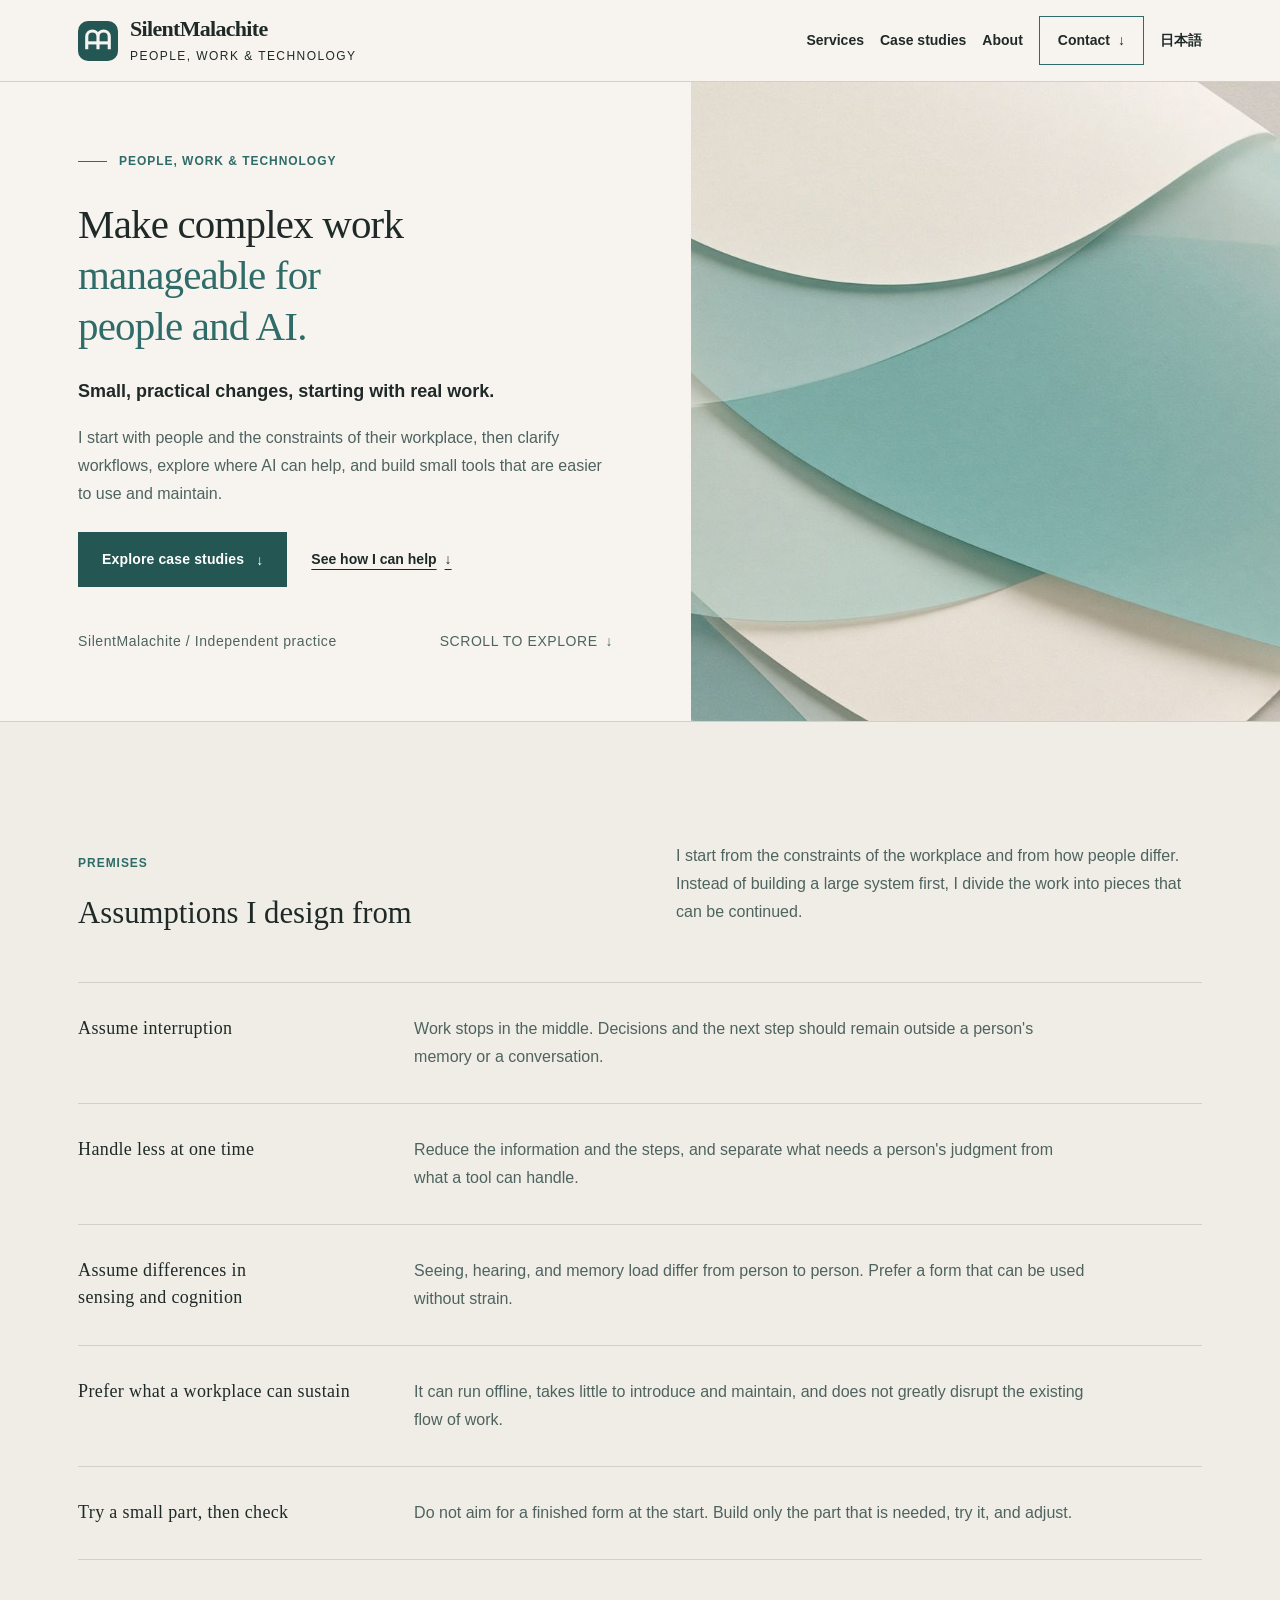
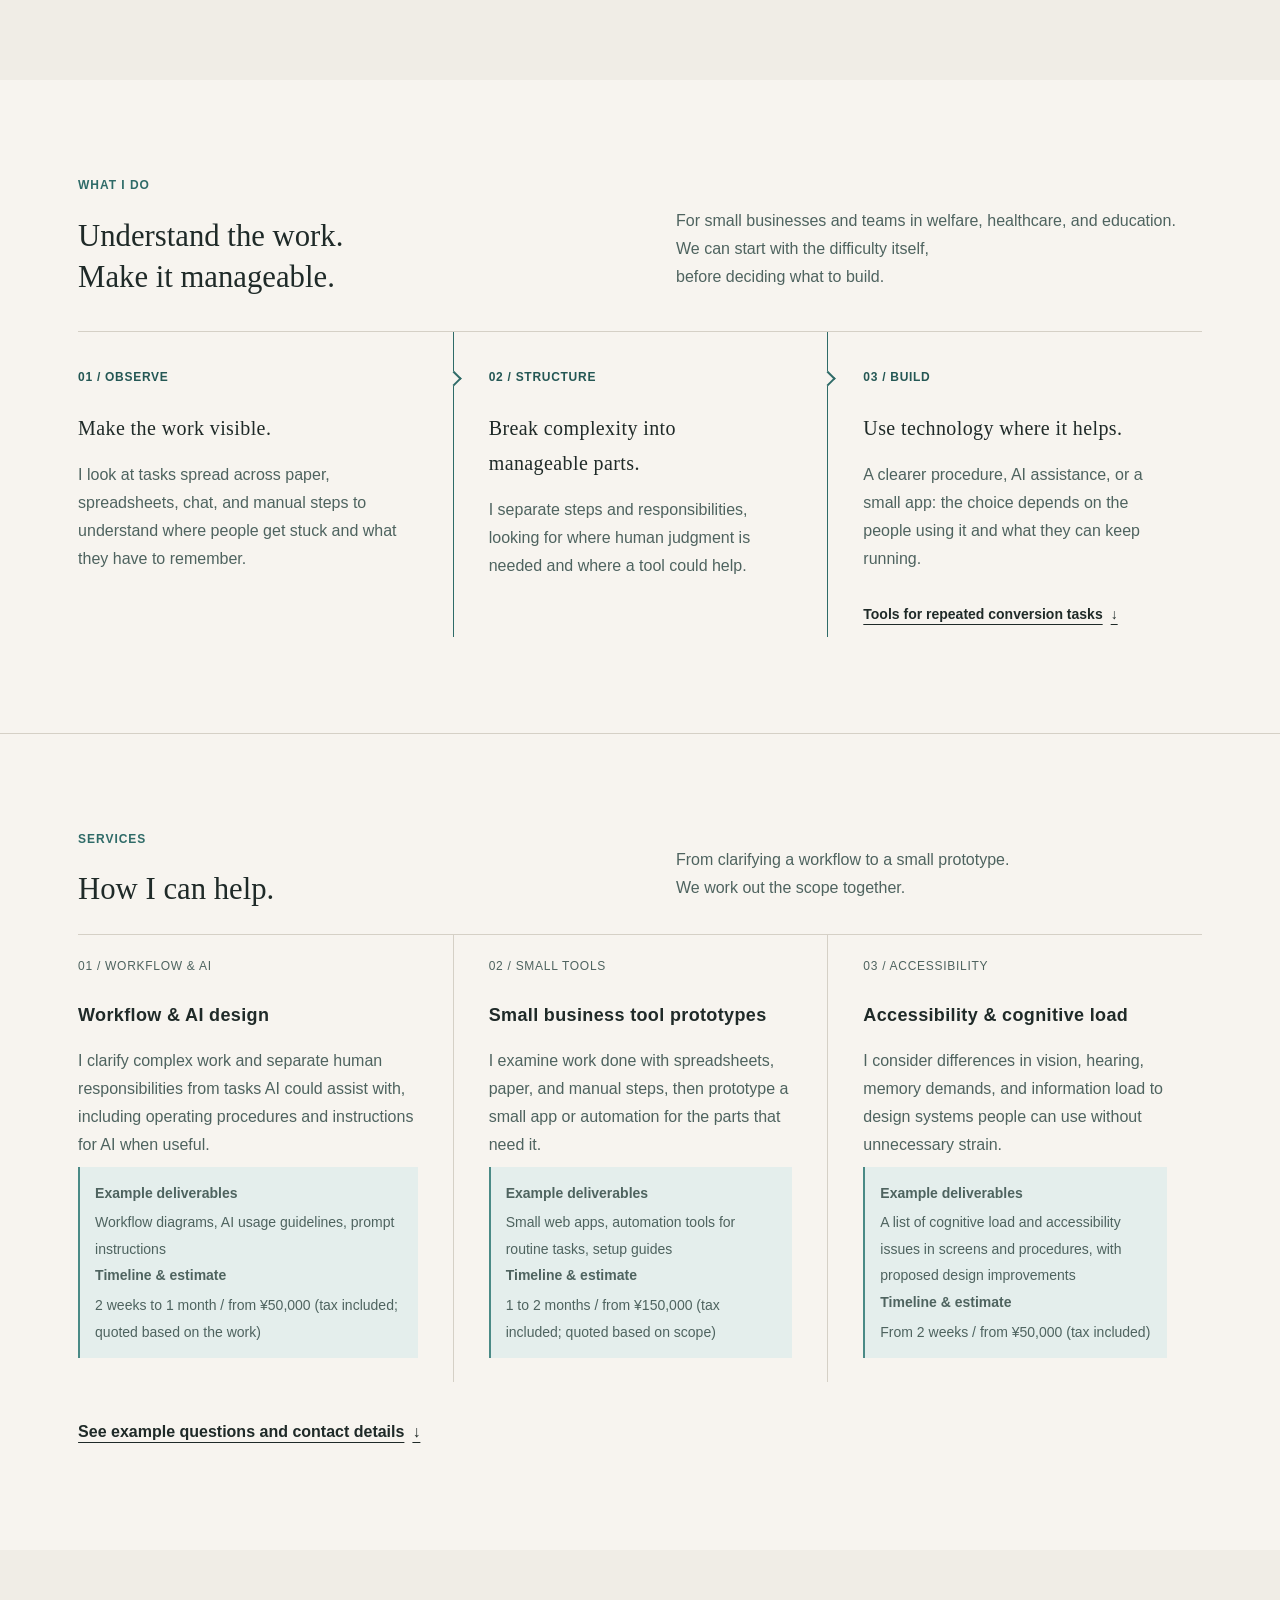
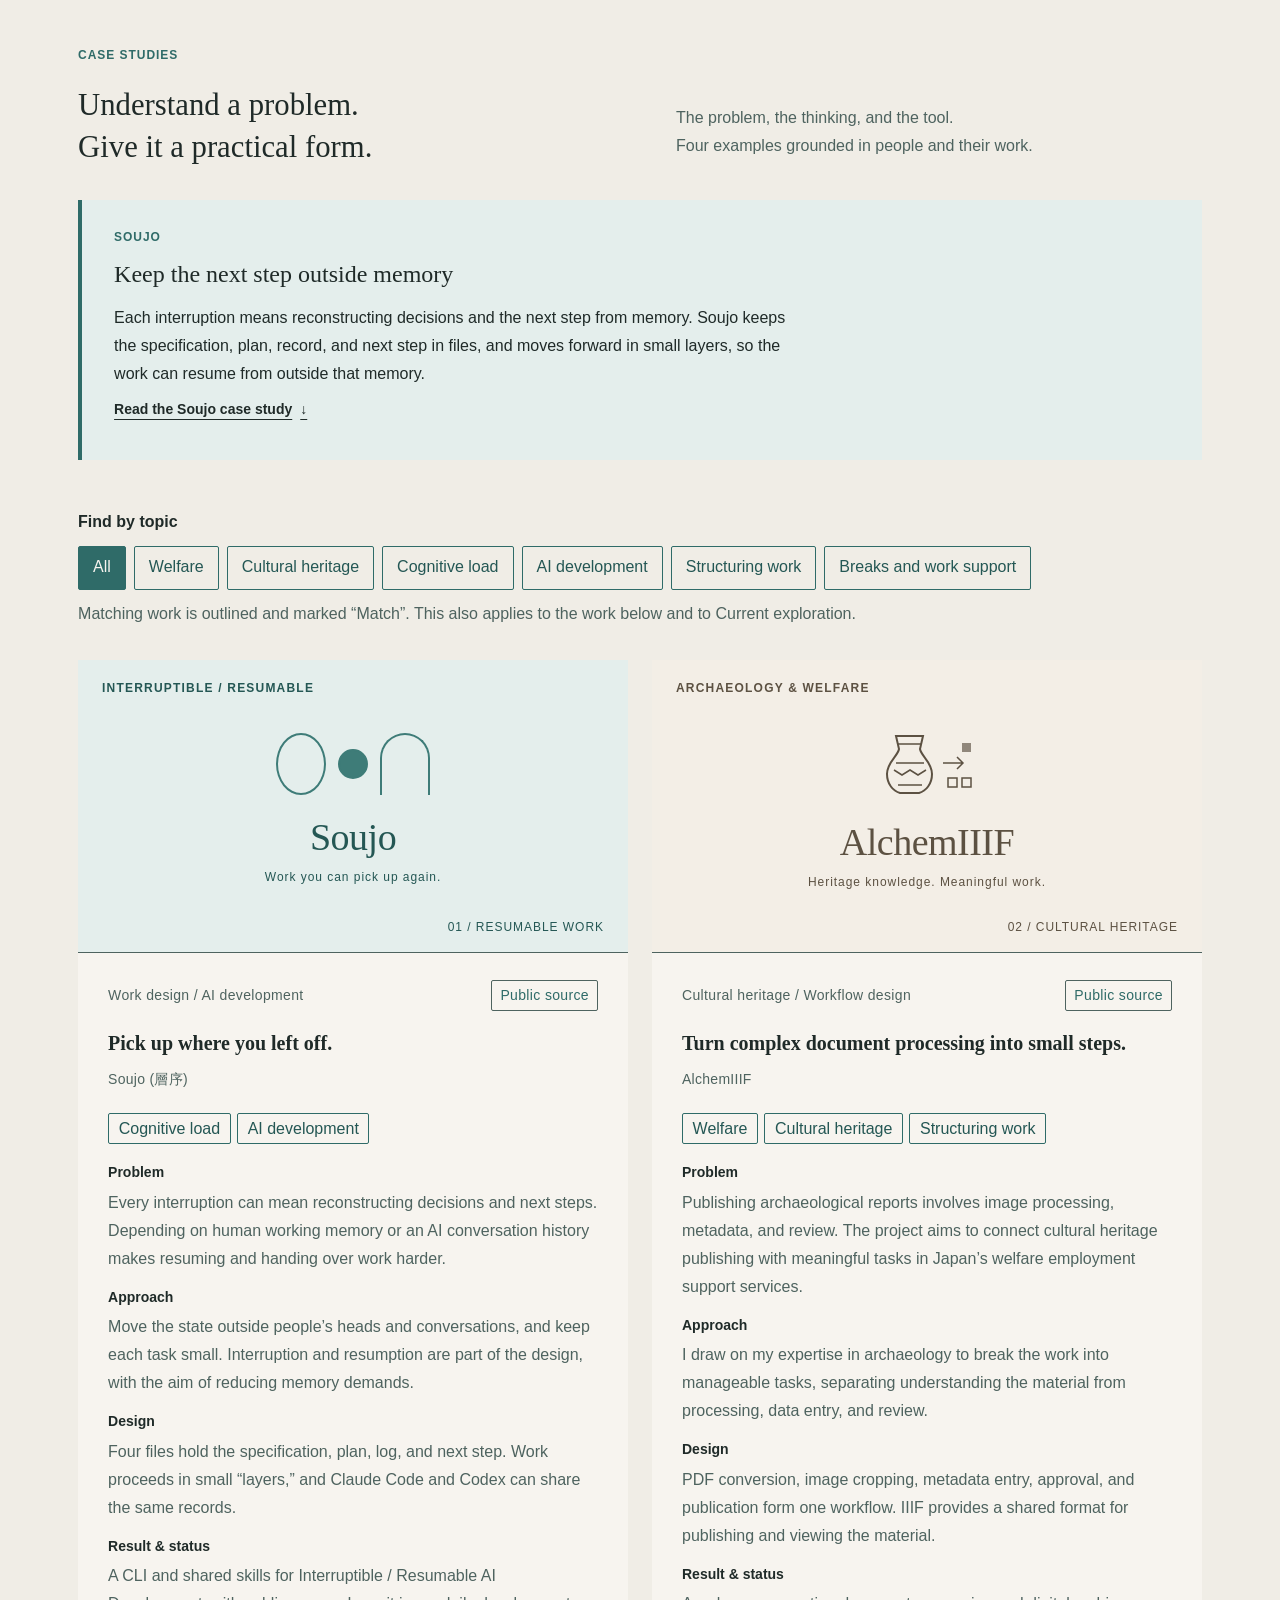
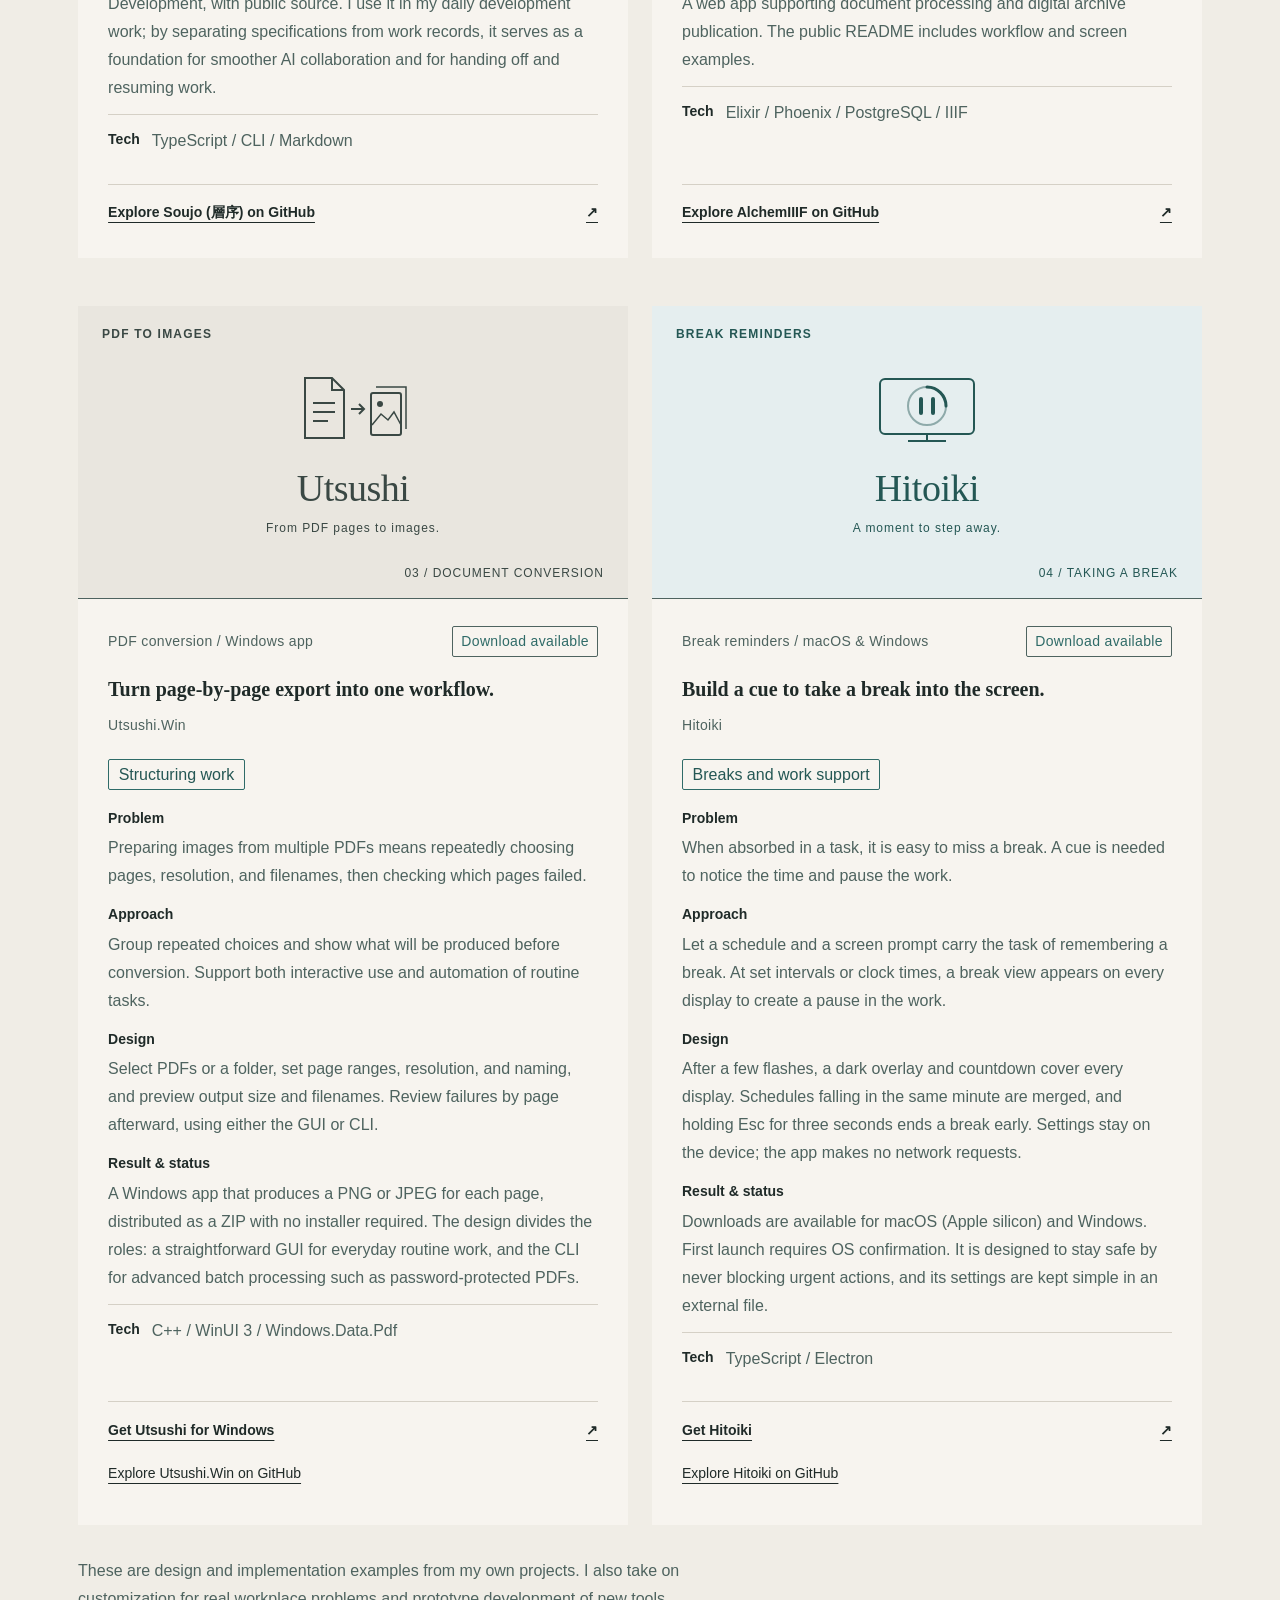
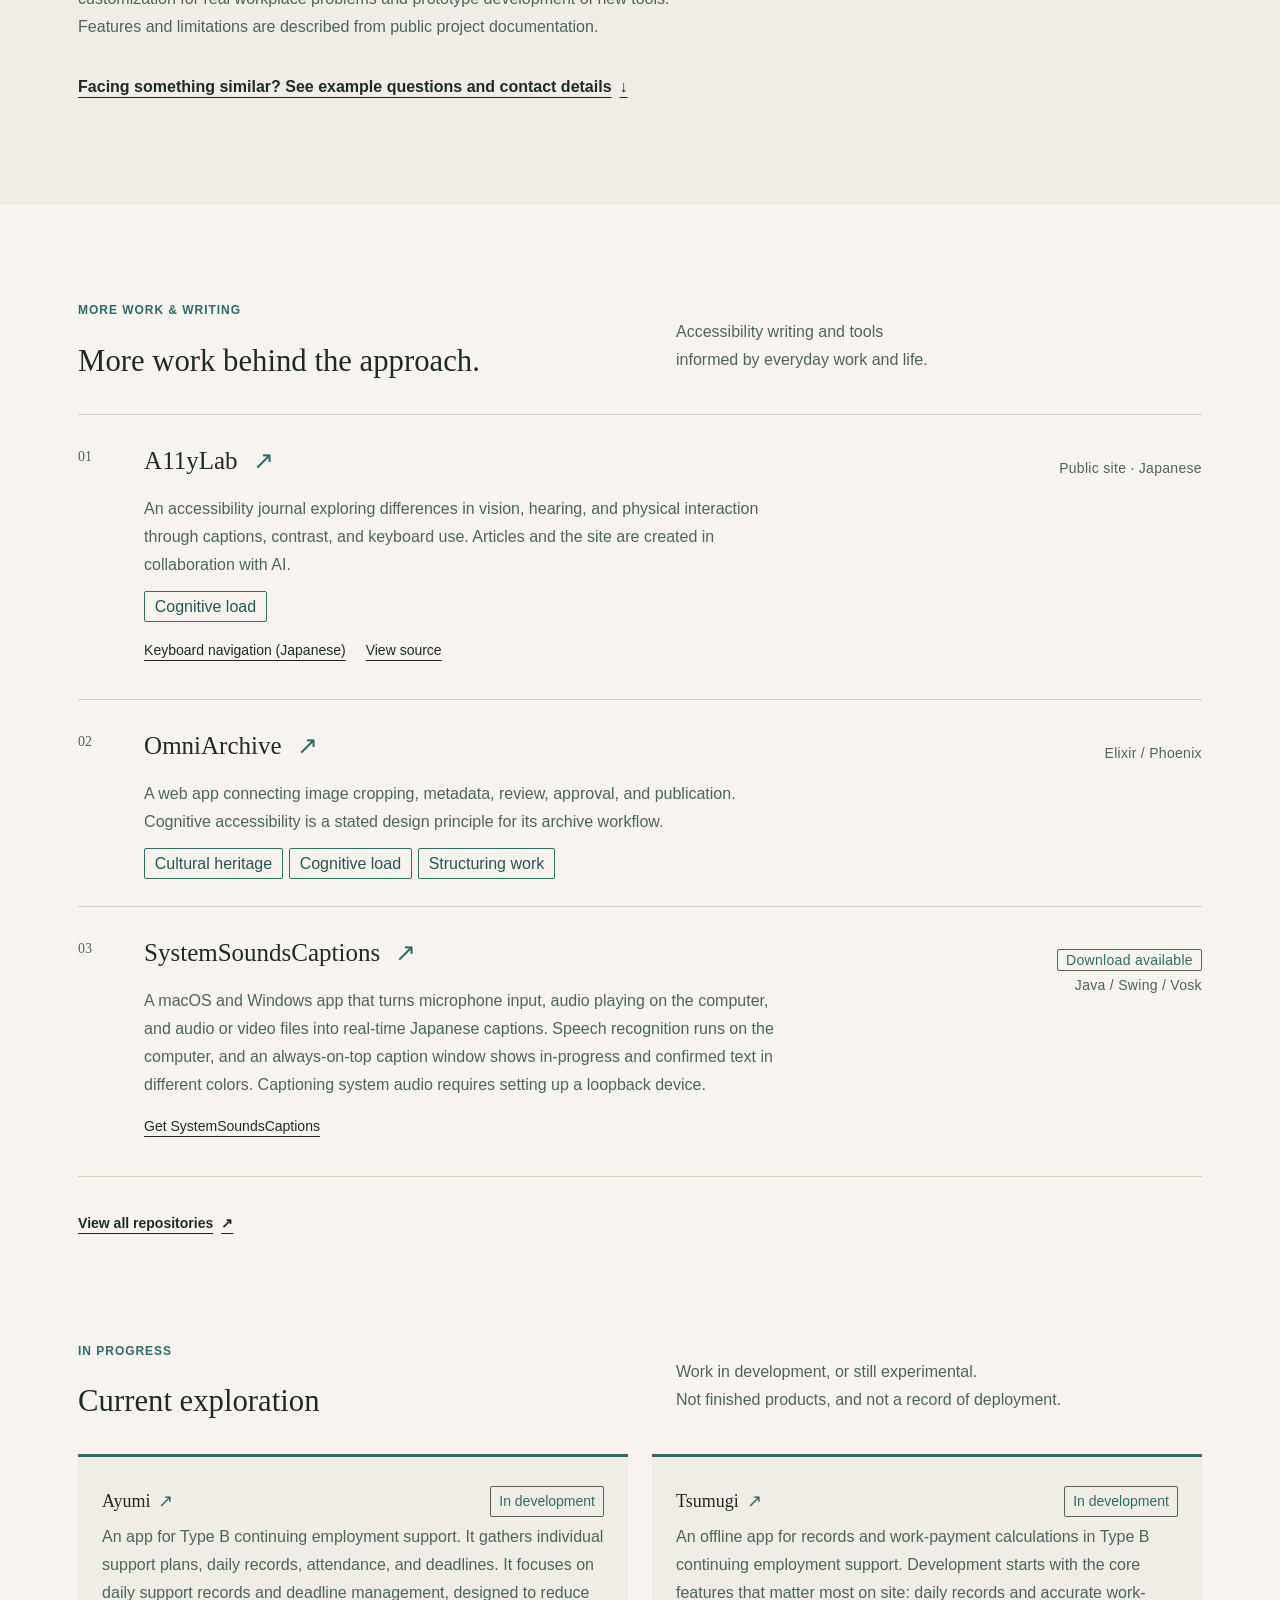
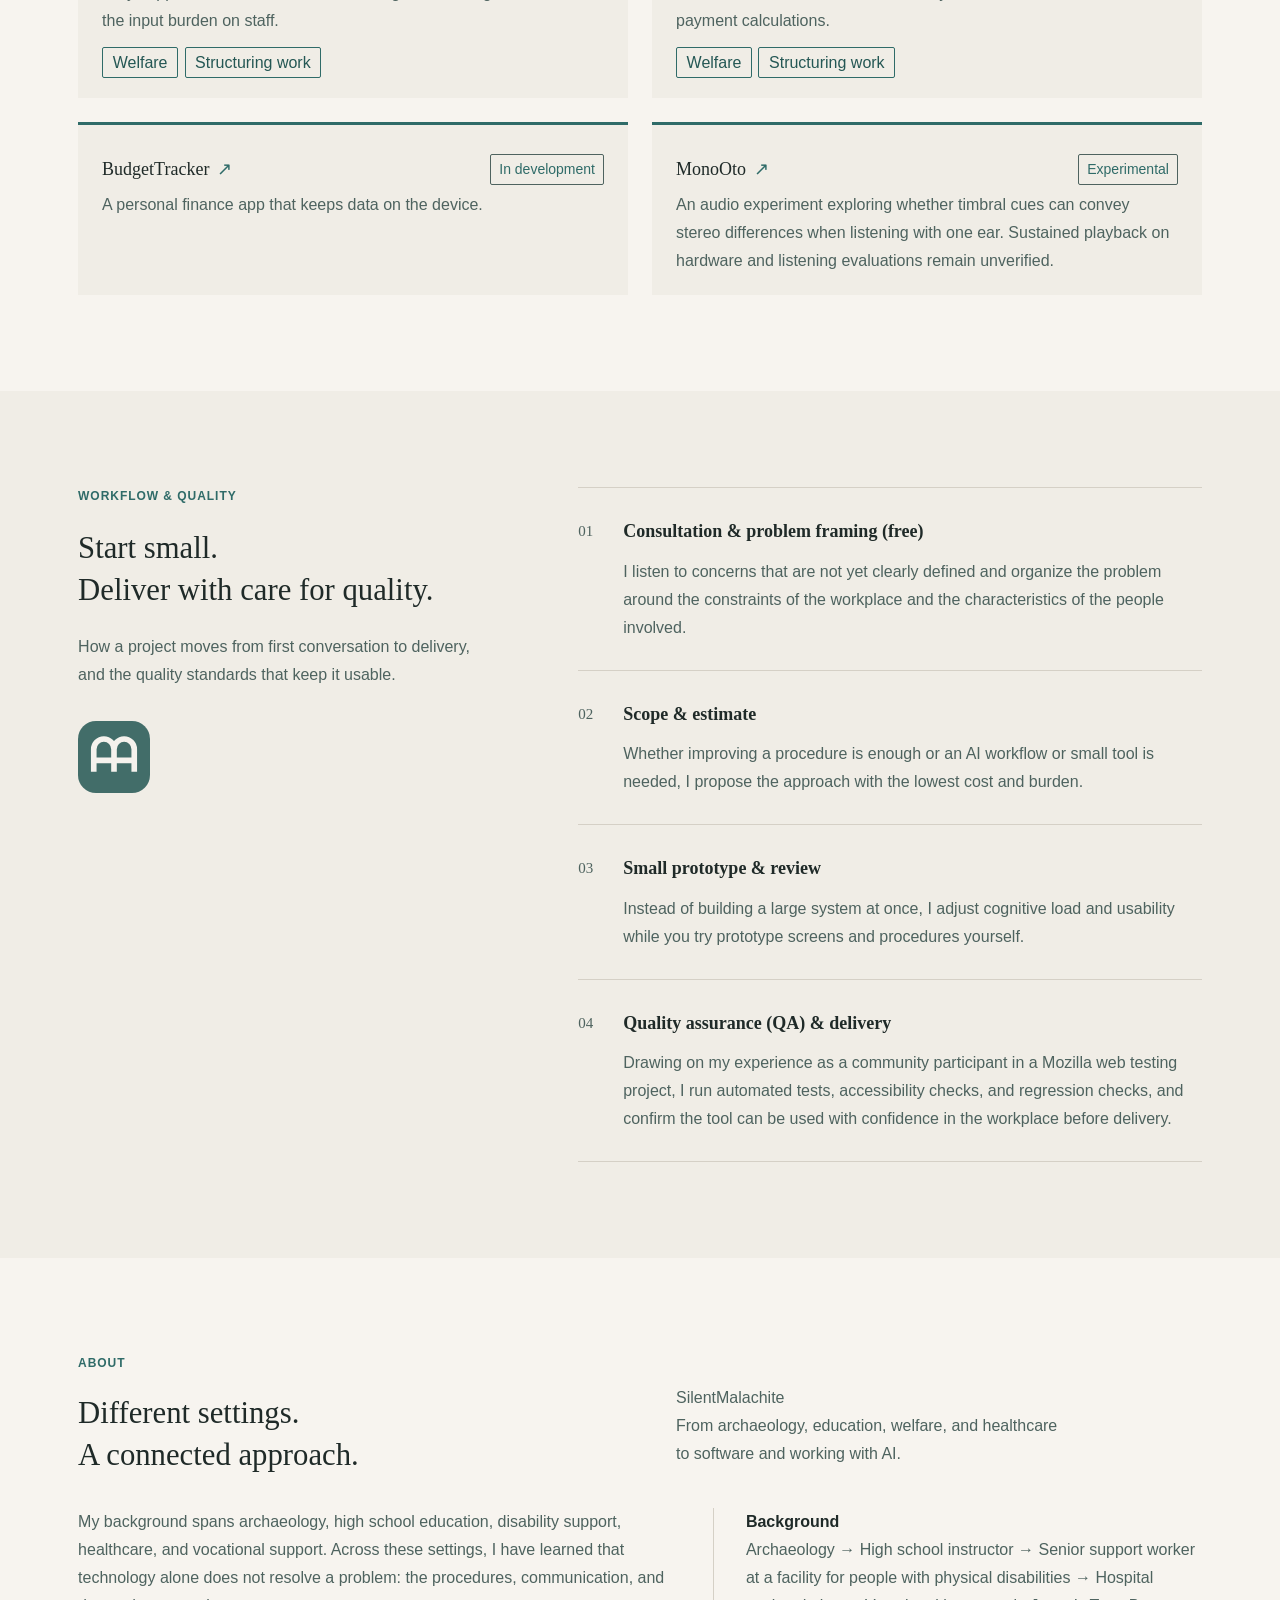
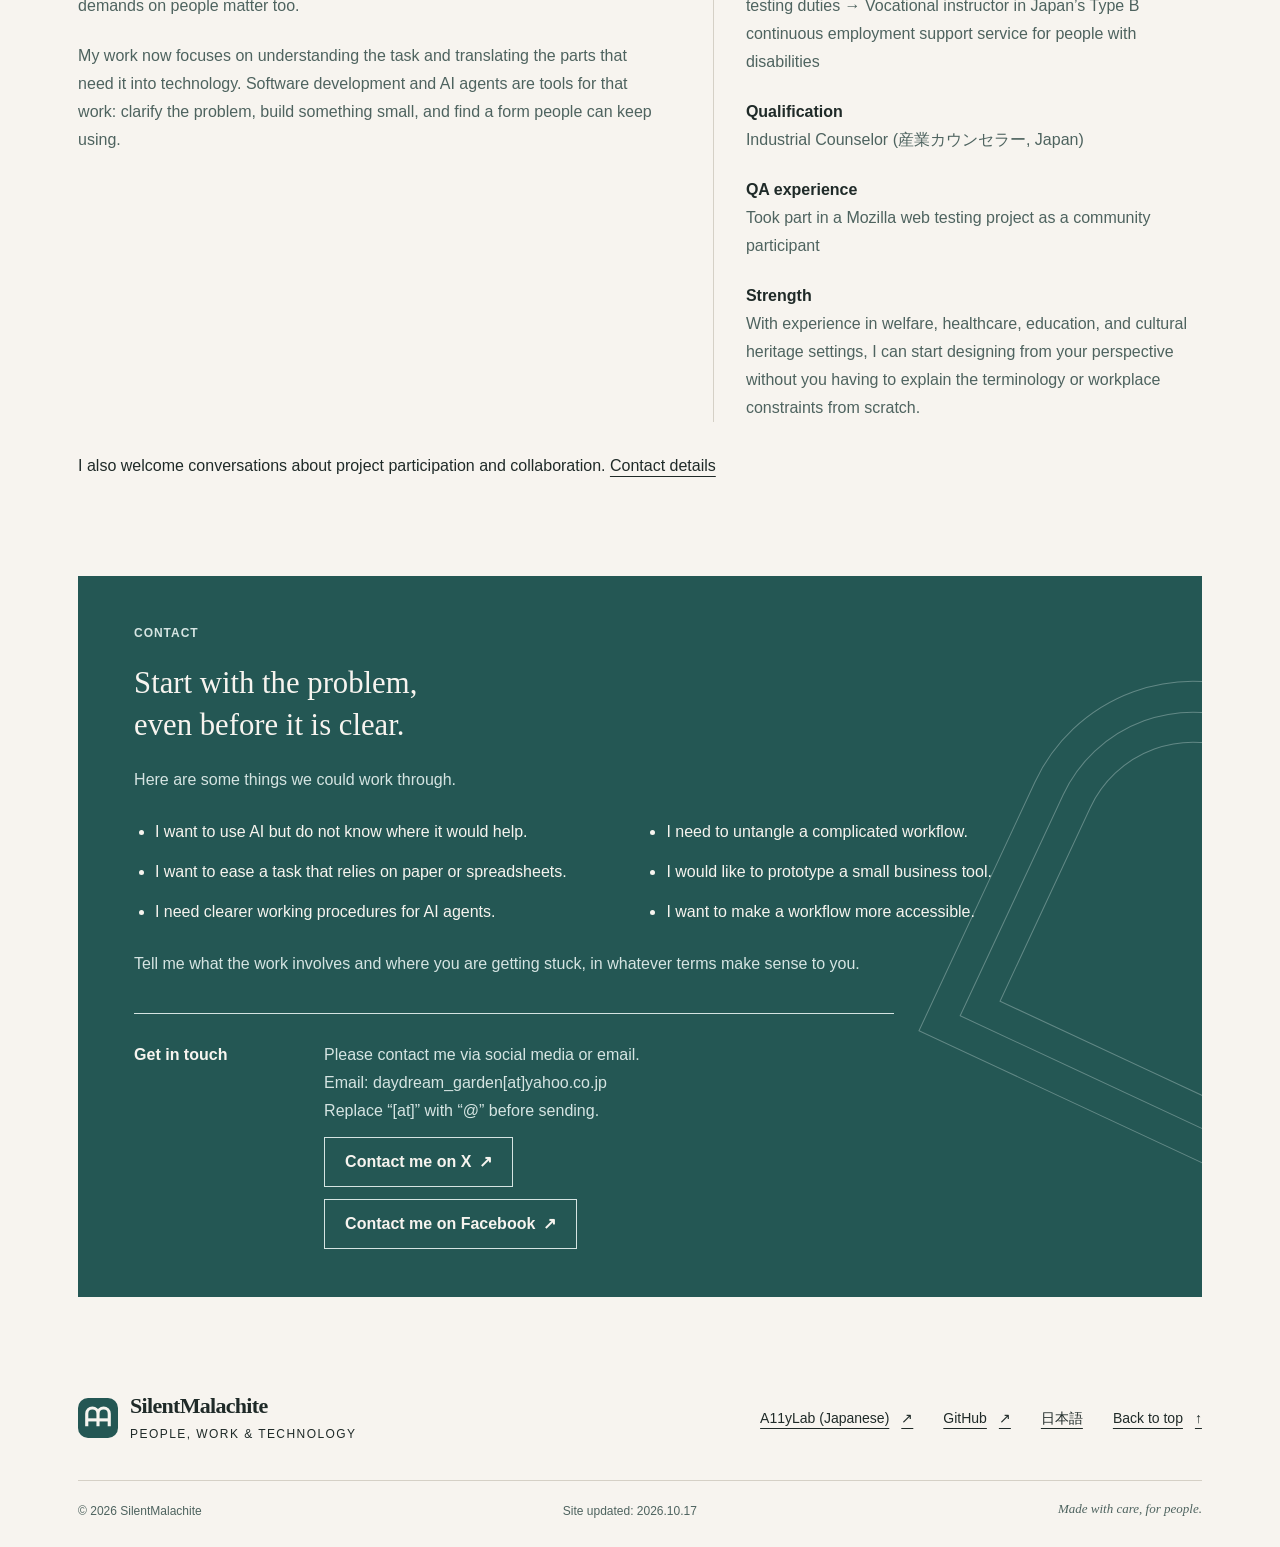
==== site/en/index.html @ 75adfb45 "refactor: Describe case study limits as scope and design choices - Reword Soujo, Utsushi.Win, Hitoik" ====
<!doctype html>
<html lang="en">
<head>
  <meta charset="utf-8">
  <meta name="viewport" content="width=device-width, initial-scale=1">
  <title>SilentMalachite | Workflow design, AI &amp; small software tools</title>
  <meta name="description" content="Making complex work manageable for people and AI. Workflow design, practical AI use, and small software prototypes, grounded in the people doing the work.">
  <meta name="theme-color" content="#2F6B68">
  <link rel="canonical" href="https://silentmalachite.github.io/Portfolio/en/">
  <link rel="alternate" hreflang="ja" href="https://silentmalachite.github.io/Portfolio/">
  <link rel="alternate" hreflang="en" href="https://silentmalachite.github.io/Portfolio/en/">
  <link rel="alternate" hreflang="x-default" href="https://silentmalachite.github.io/Portfolio/">
  <meta property="og:type" content="website">
  <meta property="og:locale" content="en_US">
  <meta property="og:title" content="SilentMalachite | Workflow design, AI &amp; small software tools">
  <meta property="og:description" content="Making complex work manageable for people and AI. Workflow design, practical AI use, and small software prototypes, grounded in the people doing the work.">
  <meta property="og:url" content="https://silentmalachite.github.io/Portfolio/en/">
  <meta property="og:image" content="https://silentmalachite.github.io/Portfolio/assets/ogp-en.png">
  <meta property="og:image:width" content="1200">
  <meta property="og:image:height" content="630">
  <meta property="og:image:alt" content="Make complex work manageable for people and AI. SilentMalachite and connected teal pathways.">
  <meta name="twitter:card" content="summary_large_image">
  <link rel="icon" type="image/svg+xml" href="../assets/favicon.svg">
  <link rel="stylesheet" href="../assets/styles.css?v=20261017-hero">
</head>
<body>
  <a class="skip-link" href="#main">Skip to main content</a>
  <header class="site-header" id="top">
    <a class="brand" href="#top" aria-label="SilentMalachite — back to top">
      <img src="../assets/favicon.svg" width="40" height="40" alt="">
      <span>SilentMalachite<span class="brand-caption">PEOPLE, WORK &amp; TECHNOLOGY</span></span>
    </a>
    <nav aria-label="Main navigation">
      <a href="#services">Services</a>
      <a href="#projects">Case studies</a>
      <a href="#about">About</a>
      <a class="nav-contact" href="#contact">Contact <span aria-hidden="true">↓</span></a>
      <a class="language-link" href="../index.html" lang="ja" hreflang="ja">日本語</a>
    </nav>
  </header>

  <main id="main">
    <section class="hero" aria-labelledby="hero-title">
      <div class="hero-content">
        <p class="eyebrow"><span class="small-line"></span> PEOPLE, WORK &amp; TECHNOLOGY</p>
        <h1 id="hero-title">Make complex work<br><span>manageable for<br>people and AI.</span></h1>
        <p class="hero-lead">Small, practical changes, starting with real work.</p>
        <p class="hero-description">I start with people and the constraints of their workplace, then clarify workflows, explore where AI can help, and build small tools that are easier to use and maintain.</p>
        <div class="hero-actions"><a class="button button-dark" href="#projects">Explore case studies <span aria-hidden="true">↓</span></a><a class="text-link" href="#services">See how I can help <span aria-hidden="true">↓</span></a></div>
        <div class="hero-bottom"><span>SilentMalachite / Independent practice</span><a href="#premises">SCROLL TO EXPLORE <span aria-hidden="true">↓</span></a></div>
      </div>
      <div class="hero-art">
        <picture>
          <source media="(max-width: 800px)" srcset="../assets/paper-2-mobile.jpg" width="1152" height="864">
          <img src="../assets/paper-2.jpg" width="1152" height="1728" alt="">
        </picture>
      </div>
    </section>

    <section class="premises section-wrap" id="premises" aria-labelledby="premises-title">
      <div class="section-intro">
        <div><p class="eyebrow">PREMISES</p><h2 id="premises-title">Assumptions I design from</h2></div>
        <p class="section-description">I start from the constraints of the workplace and from how people differ.<br>Instead of building a large system first, I divide the work into pieces that can be continued.</p>
      </div>
      <ul class="premise-list">
        <li><h3>Assume interruption</h3><p>Work stops in the middle. Decisions and the next step should remain outside a person's memory or a conversation.</p></li>
        <li><h3>Handle less at one time</h3><p>Reduce the information and the steps, and separate what needs a person's judgment from what a tool can handle.</p></li>
        <li><h3>Assume differences in sensing and cognition</h3><p>Seeing, hearing, and memory load differ from person to person. Prefer a form that can be used without strain.</p></li>
        <li><h3>Prefer what a workplace can sustain</h3><p>It can run offline, takes little to introduce and maintain, and does not greatly disrupt the existing flow of work.</p></li>
        <li><h3>Try a small part, then check</h3><p>Do not aim for a finished form at the start. Build only the part that is needed, try it, and adjust.</p></li>
      </ul>
    </section>

    <section class="strengths section-wrap" id="strengths" aria-labelledby="strengths-title">
      <div class="section-intro">
        <div><p class="eyebrow">WHAT I DO</p><h2 id="strengths-title">Understand the work.<br>Make it manageable.</h2></div>
        <p class="section-description">For small businesses and teams in welfare, healthcare, and education.<br>We can start with the difficulty itself,<br>before deciding what to build.</p>
      </div>
      <div class="strength-grid process-steps">
        <article><span class="item-number">01 / OBSERVE</span><h3>Make the work visible.</h3><p>I look at tasks spread across paper, spreadsheets, chat, and manual steps to understand where people get stuck and what they have to remember.</p></article>
        <article><span class="item-number">02 / STRUCTURE</span><h3>Break complexity into manageable parts.</h3><p>I separate steps and responsibilities, looking for where human judgment is needed and where a tool could help.</p></article>
        <article><span class="item-number">03 / BUILD</span><h3>Use technology where it helps.</h3><p>A clearer procedure, AI assistance, or a small app: the choice depends on the people using it and what they can keep running.</p><a class="text-link" href="#project-utsushi">Tools for repeated conversion tasks <span aria-hidden="true">↓</span></a></article>
      </div>
    </section>

    <section class="services strengths section-wrap" id="services" aria-labelledby="services-title">
      <div class="section-intro">
        <div><p class="eyebrow">SERVICES</p><h2 id="services-title">How I can help.</h2></div>
        <p class="section-description">From clarifying a workflow to a small prototype.<br>We work out the scope together.</p>
      </div>
      <div class="strength-grid">
        <article><span class="item-number">01 / WORKFLOW &amp; AI</span><h3>Workflow &amp; AI design</h3><p>I clarify complex work and separate human responsibilities from tasks AI could assist with, including operating procedures and instructions for AI when useful.</p><dl class="project-note"><div><dt>Example deliverables</dt><dd>Workflow diagrams, AI usage guidelines, prompt instructions</dd></div><div><dt>Timeline &amp; estimate</dt><dd>2 weeks to 1 month / from ¥50,000 (tax included; quoted based on the work)</dd></div></dl></article>
        <article><span class="item-number">02 / SMALL TOOLS</span><h3>Small business tool prototypes</h3><p>I examine work done with spreadsheets, paper, and manual steps, then prototype a small app or automation for the parts that need it.</p><dl class="project-note"><div><dt>Example deliverables</dt><dd>Small web apps, automation tools for routine tasks, setup guides</dd></div><div><dt>Timeline &amp; estimate</dt><dd>1 to 2 months / from ¥150,000 (tax included; quoted based on scope)</dd></div></dl></article>
        <article><span class="item-number">03 / ACCESSIBILITY</span><h3>Accessibility &amp; cognitive load</h3><p>I consider differences in vision, hearing, memory demands, and information load to design systems people can use without unnecessary strain.</p><dl class="project-note"><div><dt>Example deliverables</dt><dd>A list of cognitive load and accessibility issues in screens and procedures, with proposed design improvements</dd></div><div><dt>Timeline &amp; estimate</dt><dd>From 2 weeks / from ¥50,000 (tax included)</dd></div></dl></article>
      </div>
      <a class="text-link service-contact" href="#contact">See example questions and contact details <span aria-hidden="true">↓</span></a>
    </section>

    <section class="projects section-wrap" id="projects" aria-labelledby="projects-title">
      <div class="section-intro">
        <div><p class="eyebrow">CASE STUDIES</p><h2 id="projects-title">Understand a problem.<br>Give it a practical form.</h2></div>
        <p class="section-description">The problem, the thinking, and the tool.<br>Four examples grounded in people and their work.</p>
      </div>
      <aside class="soujo-feature" aria-labelledby="soujo-highlight-title">
        <p class="eyebrow">SOUJO</p>
        <h3 id="soujo-highlight-title">Keep the next step outside memory</h3>
        <p>Each interruption means reconstructing decisions and the next step from memory. Soujo keeps the specification, plan, record, and next step in files, and moves forward in small layers, so the work can resume from outside that memory.</p>
        <a class="text-link" href="#project-soujo">Read the Soujo case study <span aria-hidden="true">↓</span></a>
      </aside>
      <div class="project-filter" data-project-filter hidden>
        <p class="filter-label" id="filter-label">Find by topic</p>
        <div class="filter-controls" role="group" aria-labelledby="filter-label">
          <button type="button" aria-pressed="true" data-filter="all">All</button>
          <button type="button" aria-pressed="false" data-filter="welfare">Welfare</button>
          <button type="button" aria-pressed="false" data-filter="heritage">Cultural heritage</button>
          <button type="button" aria-pressed="false" data-filter="cognitive">Cognitive load</button>
          <button type="button" aria-pressed="false" data-filter="ai">AI development</button>
          <button type="button" aria-pressed="false" data-filter="workflow">Structuring work</button>
          <button type="button" aria-pressed="false" data-filter="break">Breaks and work support</button>
        </div>
        <p class="filter-note">Matching work is outlined and marked “Match”. This also applies to the work below and to Current exploration.</p>
        <p class="filter-status" data-filter-status aria-live="polite"></p>
      </div>
      <div class="project-grid">
        <article class="project-card" id="project-soujo" data-tags="cognitive ai">
          <div class="project-art art-a11y" aria-hidden="true">
            <span class="project-kicker">INTERRUPTIBLE / RESUMABLE</span>
            <div class="a11y-symbol"><span></span><span></span><span></span></div>
            <span class="project-wordmark">Soujo<span>Work you can pick up again.</span></span>
            <span class="art-corner">01 / RESUMABLE WORK</span>
          </div>
          <div class="project-body">
            <div class="project-meta"><span>Work design / AI development</span><span class="status">Public source</span></div>
            <h3>Pick up where you left off.</h3><p class="project-name">Soujo (層序)</p>
            <ul class="tag-list" aria-label="Topics"><li>Cognitive load</li><li>AI development</li></ul>
            <dl class="case-details">
              <div><dt>Problem</dt><dd>Every interruption can mean reconstructing decisions and next steps. Depending on human working memory or an AI conversation history makes resuming and handing over work harder.</dd></div>
              <div><dt>Approach</dt><dd>Move the state outside people’s heads and conversations, and keep each task small. Interruption and resumption are part of the design, with the aim of reducing memory demands.</dd></div>
              <div><dt>Design</dt><dd>Four files hold the specification, plan, log, and next step. Work proceeds in small “layers,” and Claude Code and Codex can share the same records.</dd></div>
              <div><dt>Result &amp; status</dt><dd>A CLI and shared skills for Interruptible / Resumable AI Development, with public source. I use it in my daily development work; by separating specifications from work records, it serves as a foundation for smoother AI collaboration and for handing off and resuming work.</dd></div>
              <div><dt>Tech</dt><dd>TypeScript / CLI / Markdown</dd></div>
            </dl>
            <a class="project-link" href="https://github.com/SilentMalachite/Soujo">Explore Soujo (層序) on GitHub <span aria-hidden="true">↗</span></a>

          </div>
        </article>

        <article class="project-card" id="project-alchemiiif" data-tags="welfare heritage workflow">
          <div class="project-art art-alchemiiif" aria-hidden="true">
            <span class="project-kicker">ARCHAEOLOGY &amp; WELFARE</span>
            <svg class="heritage-symbol" width="112" height="74" viewBox="0 0 112 74" fill="none">
              <path d="M25 9h27l-3 13c1 7 12 13 12 25 0 10-6 17-13 19H29c-7-2-13-9-13-19 0-12 11-18 12-25z" stroke="currentColor" stroke-width="2"/>
              <path d="M26 17h25M25 36h28M23 43l8 5 8-5 8 5 8-5M27 58h24" stroke="currentColor" stroke-width="1.5"/>
              <path d="M72 36h20m-6-6 6 6-6 6" stroke="currentColor" stroke-width="1.5"/>
              <rect x="77" y="51" width="9" height="9" stroke="currentColor" stroke-width="1.5"/>
              <rect x="91" y="51" width="9" height="9" stroke="currentColor" stroke-width="1.5"/>
              <rect x="91" y="16" width="9" height="9" fill="currentColor" opacity=".65"/>
            </svg>
            <span class="project-wordmark">AlchemIIIF<span>Heritage knowledge. Meaningful work.</span></span>
            <span class="art-corner">02 / CULTURAL HERITAGE</span>
          </div>
          <div class="project-body">
            <div class="project-meta"><span>Cultural heritage / Workflow design</span><span class="status">Public source</span></div>
            <h3>Turn complex document processing into small steps.</h3><p class="project-name">AlchemIIIF</p>
            <ul class="tag-list" aria-label="Topics"><li>Welfare</li><li>Cultural heritage</li><li>Structuring work</li></ul>
            <dl class="case-details">
              <div><dt>Problem</dt><dd>Publishing archaeological reports involves image processing, metadata, and review. The project aims to connect cultural heritage publishing with meaningful tasks in Japan’s welfare employment support services.</dd></div>
              <div><dt>Approach</dt><dd>I draw on my expertise in archaeology to break the work into manageable tasks, separating understanding the material from processing, data entry, and review.</dd></div>
              <div><dt>Design</dt><dd>PDF conversion, image cropping, metadata entry, approval, and publication form one workflow. IIIF provides a shared format for publishing and viewing the material.</dd></div>
              <div><dt>Result &amp; status</dt><dd>A web app supporting document processing and digital archive publication. The public README includes workflow and screen examples.</dd></div>
              <div><dt>Tech</dt><dd>Elixir / Phoenix / PostgreSQL / IIIF</dd></div>
            </dl>
            <a class="project-link" href="https://github.com/SilentMalachite/AlchemIIIF">Explore AlchemIIIF on GitHub <span aria-hidden="true">↗</span></a>

          </div>
        </article>

        <article class="project-card" id="project-utsushi" data-tags="workflow">
          <div class="project-art art-archive" aria-hidden="true">
            <span class="project-kicker">PDF TO IMAGES</span>
            <svg width="112" height="74" viewBox="0 0 112 74" fill="none"><path d="M8 5h27l12 12v48H8zM35 5v12h12M16 30h22M16 39h22M16 48h15" stroke="currentColor" stroke-width="2"/><path d="M54 36h13m-5-5 5 5-5 5" stroke="currentColor" stroke-width="2"/><rect x="74" y="20" width="30" height="42" rx="2" stroke="currentColor" stroke-width="2"/><path d="M79 14h30v42M75 52l9-11 7 6 6-8 7 13" stroke="currentColor" stroke-width="1.5"/><circle cx="83" cy="31" r="3" fill="currentColor"/></svg>
            <span class="project-wordmark">Utsushi<span>From PDF pages to images.</span></span>
            <span class="art-corner">03 / DOCUMENT CONVERSION</span>
          </div>
          <div class="project-body">
            <div class="project-meta"><span>PDF conversion / Windows app</span><span class="status">Download available</span></div>
            <h3>Turn page-by-page export into one workflow.</h3><p class="project-name">Utsushi.Win</p>
            <ul class="tag-list" aria-label="Topics"><li>Structuring work</li></ul>
            <dl class="case-details">
              <div><dt>Problem</dt><dd>Preparing images from multiple PDFs means repeatedly choosing pages, resolution, and filenames, then checking which pages failed.</dd></div>
              <div><dt>Approach</dt><dd>Group repeated choices and show what will be produced before conversion. Support both interactive use and automation of routine tasks.</dd></div>
              <div><dt>Design</dt><dd>Select PDFs or a folder, set page ranges, resolution, and naming, and preview output size and filenames. Review failures by page afterward, using either the GUI or CLI.</dd></div>
              <div><dt>Result &amp; status</dt><dd>A Windows app that produces a PNG or JPEG for each page, distributed as a ZIP with no installer required. The design divides the roles: a straightforward GUI for everyday routine work, and the CLI for advanced batch processing such as password-protected PDFs.</dd></div>
              <div><dt>Tech</dt><dd>C++ / WinUI 3 / Windows.Data.Pdf</dd></div>
            </dl>
            <a class="project-link" href="https://github.com/SilentMalachite/Utsushi.Win/releases">Get Utsushi for Windows <span aria-hidden="true">↗</span></a>
            <div class="project-sub-links"><a href="https://github.com/SilentMalachite/Utsushi.Win">Explore Utsushi.Win on GitHub</a></div>
          </div>
        </article>

        <article class="project-card" id="project-hitoiki" data-tags="break">
          <div class="project-art art-summary" id="project-katachi" aria-hidden="true">
            <span class="project-kicker">BREAK REMINDERS</span>
            <svg width="112" height="74" viewBox="0 0 112 74" fill="none"><rect x="9" y="6" width="94" height="55" rx="5" stroke="currentColor" stroke-width="2"/><path d="M56 61v7M37 68h38" stroke="currentColor" stroke-width="2"/><circle cx="56" cy="33" r="19" stroke="currentColor" stroke-width="2" opacity=".45"/><path d="M56 14a19 19 0 0 1 19 19" stroke="currentColor" stroke-width="3" stroke-linecap="round"/><path d="M50 26v14M62 26v14" stroke="currentColor" stroke-width="4" stroke-linecap="round"/></svg>
            <span class="project-wordmark">Hitoiki<span>A moment to step away.</span></span>
            <span class="art-corner">04 / TAKING A BREAK</span>
          </div>
          <div class="project-body">
            <div class="project-meta"><span>Break reminders / macOS &amp; Windows</span><span class="status">Download available</span></div>
            <h3>Build a cue to take a break into the screen.</h3><p class="project-name">Hitoiki</p>
            <ul class="tag-list" aria-label="Topics"><li>Breaks and work support</li></ul>
            <dl class="case-details">
              <div><dt>Problem</dt><dd>When absorbed in a task, it is easy to miss a break. A cue is needed to notice the time and pause the work.</dd></div>
              <div><dt>Approach</dt><dd>Let a schedule and a screen prompt carry the task of remembering a break. At set intervals or clock times, a break view appears on every display to create a pause in the work.</dd></div>
              <div><dt>Design</dt><dd>After a few flashes, a dark overlay and countdown cover every display. Schedules falling in the same minute are merged, and holding Esc for three seconds ends a break early. Settings stay on the device; the app makes no network requests.</dd></div>
              <div><dt>Result &amp; status</dt><dd>Downloads are available for macOS (Apple silicon) and Windows. First launch requires OS confirmation. It is designed to stay safe by never blocking urgent actions, and its settings are kept simple in an external file.</dd></div>
              <div><dt>Tech</dt><dd>TypeScript / Electron</dd></div>
            </dl>
            <a class="project-link" href="https://github.com/SilentMalachite/hitoiki/releases">Get Hitoiki <span aria-hidden="true">↗</span></a>
            <div class="project-sub-links"><a href="https://github.com/SilentMalachite/hitoiki">Explore Hitoiki on GitHub</a></div>
          </div>
        </article>
      </div>
      <p class="filter-empty" data-filter-empty="projects" hidden>No case studies match this topic.</p>
      <p class="case-context">These are design and implementation examples from my own projects. I also take on customization for real workplace problems and prototype development of new tools. Features and limitations are described from public project documentation.</p>
      <a class="text-link case-contact" href="#contact">Facing something similar? See example questions and contact details <span aria-hidden="true">↓</span></a>
    </section>

    <section class="engineering section-wrap" id="engineering" aria-labelledby="engineering-title">
      <div class="section-intro compact-intro"><div><p class="eyebrow">MORE WORK &amp; WRITING</p><h2 id="engineering-title">More work behind the approach.</h2></div><p class="section-description">Accessibility writing and tools<br>informed by everyday work and life.</p></div>
      <div class="engineering-list">
        <article id="project-a11ylab" data-tags="cognitive"><span class="engineering-number">01</span><div><h3><a href="https://silentmalachite.github.io/A11yLab/">A11yLab <span aria-hidden="true">↗</span></a></h3><p>An accessibility journal exploring differences in vision, hearing, and physical interaction through captions, contrast, and keyboard use. Articles and the site are created in collaboration with AI.</p><ul class="tag-list" aria-label="Topics"><li>Cognitive load</li></ul><div class="project-sub-links"><a href="https://silentmalachite.github.io/A11yLab/physical/2026-01-02-keyboard-nav/" hreflang="ja">Keyboard navigation (Japanese)</a><a href="https://github.com/SilentMalachite/A11yLab">View source</a></div></div><span class="tech-label">Public site · Japanese</span></article>
        <article id="project-omniarchive" data-tags="heritage cognitive workflow"><span class="engineering-number">02</span><div><h3><a href="https://github.com/SilentMalachite/OmniArchive">OmniArchive <span aria-hidden="true">↗</span></a></h3><p>A web app connecting image cropping, metadata, review, approval, and publication. Cognitive accessibility is a stated design principle for its archive workflow.</p><ul class="tag-list" aria-label="Topics"><li>Cultural heritage</li><li>Cognitive load</li><li>Structuring work</li></ul></div><span class="tech-label">Elixir / Phoenix</span></article>
        <article id="project-systemsoundscaptions"><span class="engineering-number" id="project-summarytalk">03</span><div><h3><a href="https://github.com/SilentMalachite/SystemSoundsCaptions">System<wbr>Sounds<wbr>Captions <span aria-hidden="true">↗</span></a></h3><p>A macOS and Windows app that turns microphone input, audio playing on the computer, and audio or video files into real-time Japanese captions. Speech recognition runs on the computer, and an always-on-top caption window shows in-progress and confirmed text in different colors. Captioning system audio requires setting up a loopback device.</p><div class="project-sub-links"><a href="https://github.com/SilentMalachite/SystemSoundsCaptions/releases">Get SystemSoundsCaptions</a></div></div><span class="tech-label"><span class="status">Download available</span><br>Java / Swing / Vosk</span></article>
      </div>
      <p class="filter-empty" data-filter-empty="engineering" hidden>No items match this topic.</p>
      <a class="text-link all-repos" href="https://github.com/SilentMalachite?tab=repositories">View all repositories <span aria-hidden="true">↗</span></a>
    </section>

    <section class="exploring section-wrap" id="exploring" aria-labelledby="exploring-title">
      <div class="section-intro compact-intro">
        <div><p class="eyebrow">IN PROGRESS</p><h2 id="exploring-title">Current exploration</h2></div>
        <p class="section-description">Work in development, or still experimental.<br>Not finished products, and not a record of deployment.</p>
      </div>
      <div class="exploring-list">
        <article data-tags="welfare workflow">
          <div class="exploring-heading"><h3><a href="https://github.com/SilentMalachite/Ayumi">Ayumi <span aria-hidden="true">↗</span></a></h3><span class="status">In development</span></div>
          <p>An app for Type B continuing employment support. It gathers individual support plans, daily records, attendance, and deadlines. It focuses on daily support records and deadline management, designed to reduce the input burden on staff.</p>
          <ul class="tag-list" aria-label="Topics"><li>Welfare</li><li>Structuring work</li></ul>
        </article>
        <article id="project-tsumugi" data-tags="welfare workflow">
          <div class="exploring-heading"><h3><a href="https://github.com/SilentMalachite/Tsumugi">Tsumugi <span aria-hidden="true">↗</span></a></h3><span class="status">In development</span></div>
          <p>An offline app for records and work-payment calculations in Type B continuing employment support. Development starts with the core features that matter most on site: daily records and accurate work-payment calculations.</p>
          <ul class="tag-list" aria-label="Topics"><li>Welfare</li><li>Structuring work</li></ul>
        </article>
        <article>
          <div class="exploring-heading"><h3><a href="https://github.com/SilentMalachite/BudgetTracker">BudgetTracker <span aria-hidden="true">↗</span></a></h3><span class="status">In development</span></div>
          <p>A personal finance app that keeps data on the device.</p>
        </article>
        <article>
          <div class="exploring-heading"><h3><a href="https://github.com/SilentMalachite/MonoOto">MonoOto <span aria-hidden="true">↗</span></a></h3><span class="status">Experimental</span></div>
          <p>An audio experiment exploring whether timbral cues can convey stereo differences when listening with one ear. Sustained playback on hardware and listening evaluations remain unverified.</p>
        </article>
      </div>
      <p class="filter-empty" data-filter-empty="exploring" hidden>No items match this topic.</p>
    </section>

    <section class="approach section-wrap" id="approach" aria-labelledby="approach-title">
      <div class="approach-heading"><p class="eyebrow">WORKFLOW &amp; QUALITY</p><h2 id="approach-title">Start small.<br>Deliver with care for quality.</h2><p>How a project moves from first conversation to delivery,<br>and the quality standards that keep it usable.</p><img src="../assets/favicon.svg" width="72" height="72" alt="" loading="lazy"></div>
      <div class="approach-list">
        <article><span>01</span><div><h3>Consultation &amp; problem framing (free)</h3><p>I listen to concerns that are not yet clearly defined and organize the problem around the constraints of the workplace and the characteristics of the people involved.</p></div></article>
        <article><span>02</span><div><h3>Scope &amp; estimate</h3><p>Whether improving a procedure is enough or an AI workflow or small tool is needed, I propose the approach with the lowest cost and burden.</p></div></article>
        <article><span>03</span><div><h3>Small prototype &amp; review</h3><p>Instead of building a large system at once, I adjust cognitive load and usability while you try prototype screens and procedures yourself.</p></div></article>
        <article><span>04</span><div><h3>Quality assurance (QA) &amp; delivery</h3><p>Drawing on my experience as a community participant in a Mozilla web testing project, I run automated tests, accessibility checks, and regression checks, and confirm the tool can be used with confidence in the workplace before delivery.</p></div></article>
      </div>
    </section>

    <section class="about section-wrap" id="about" aria-labelledby="about-title">
      <div class="section-intro">
        <div><p class="eyebrow">ABOUT</p><h2 id="about-title">Different settings.<br>A connected approach.</h2></div>
        <p class="section-description">SilentMalachite<br>From archaeology, education, welfare, and healthcare<br>to software and working with AI.</p>
      </div>
      <div class="about-story">
        <div><p>My background spans archaeology, high school education, disability support, healthcare, and vocational support. Across these settings, I have learned that technology alone does not resolve a problem: the procedures, communication, and demands on people matter too.</p><p>My work now focuses on understanding the task and translating the parts that need it into technology. Software development and AI agents are tools for that work: clarify the problem, build something small, and find a form people can keep using.</p></div>
        <div class="about-background"><p><strong>Background</strong><br>Archaeology → High school instructor → Senior support worker at a facility for people with physical disabilities → Hospital testing duties → Vocational instructor in Japan’s Type B continuous employment support service for people with disabilities</p><p><strong>Qualification</strong><br>Industrial Counselor (産業カウンセラー, Japan)</p><p><strong>QA experience</strong><br>Took part in a Mozilla web testing project as a community participant</p><p><strong>Strength</strong><br>With experience in welfare, healthcare, education, and cultural heritage settings, I can start designing from your perspective without you having to explain the terminology or workplace constraints from scratch.</p></div>
      </div>
      <p class="about-collaboration">I also welcome conversations about project participation and collaboration. <a href="#contact">Contact details</a></p>
    </section>

    <section class="recruiting section-wrap" id="contact" aria-labelledby="contact-title">
      <span id="recruiting" class="legacy-anchor" aria-hidden="true"></span>
      <div class="recruiting-panel">
        <p class="eyebrow">CONTACT</p>
        <h2 id="contact-title">Start with the problem,<br>even before it is clear.</h2>
        <p class="recruiting-lead">Here are some things we could work through.</p>
        <ul class="contact-examples"><li>I want to use AI but do not know where it would help.</li><li>I need to untangle a complicated workflow.</li><li>I want to ease a task that relies on paper or spreadsheets.</li><li>I would like to prototype a small business tool.</li><li>I need clearer working procedures for AI agents.</li><li>I want to make a workflow more accessible.</li></ul>
        <p>Tell me what the work involves and where you are getting stuck, in whatever terms make sense to you.</p>
        <div class="recruiting-contact">
          <span class="contact-label">Get in touch</span>
          <p>Please contact me via social media or email.<br>Email: daydream_garden[at]<wbr>yahoo.co.jp<br>Replace “[at]” with “@” before sending.</p>
          <a href="https://x.com/h_mosa">Contact me on X <span aria-hidden="true">↗</span></a>
          <a href="https://www.facebook.com/annaka.hiroshi">Contact me on Facebook <span aria-hidden="true">↗</span></a>
        </div>
        <div class="recruiting-decoration" aria-hidden="true"></div>
      </div>
    </section>
  </main>

  <footer class="site-footer section-wrap">
    <div class="footer-top"><a class="brand" href="#top"><img src="../assets/favicon.svg" width="40" height="40" alt=""><span>SilentMalachite<span class="brand-caption">PEOPLE, WORK &amp; TECHNOLOGY</span></span></a><div><a href="https://silentmalachite.github.io/A11yLab/" hreflang="ja">A11yLab (Japanese) <span aria-hidden="true">↗</span></a><a href="https://github.com/SilentMalachite">GitHub <span aria-hidden="true">↗</span></a><a class="language-link" href="../index.html" lang="ja" hreflang="ja">日本語</a><a href="#top">Back to top <span aria-hidden="true">↑</span></a></div></div>
    <div class="footer-bottom"><small>© 2026 SilentMalachite</small><small>Site updated: <time datetime="2026-10-17">2026.10.17</time></small><span>Made with care, for people.</span></div>
  </footer>
  <script src="../assets/filter.js?v=20261017-hero" defer></script>
</body>
</html>
---- site/assets/styles.css ----
@charset "UTF-8";
:root {
  --paper:#F7F4EF;
  --surface:#F0EDE6;
  --ink:#1F2A28;
  --muted:#4E635F;
  --accent:#2F6B68;
  --accent-strong:#245754;
  --accent-mid:#4A8A86;
  --accent-soft:#E4EEEC;
  --line:#D5D0C6;
  --focus:#8C5A0C;
  --focus-on-dark:#F3E6C8;
  --panel-text:#F7F4EF;
  --panel-muted:#D5E4E2;
  --accent-hover:#1E4A47;
  /* 旧名は上のパレットを指す。 */
  --green:var(--accent-strong);
  --green-hover:var(--accent-hover);
  --sage:var(--surface);
  --lime:var(--panel-muted);
  --serif:"Yu Mincho","Hiragino Mincho ProN","Noto Serif CJK JP",serif;
  --sans:-apple-system,BlinkMacSystemFont,"Hiragino Kaku Gothic ProN","Yu Gothic",Meiryo,sans-serif;
  --approach-bg:var(--surface);
  --approach-text:var(--muted);
  --hero-field:var(--surface);
  --space-3xs:0.25rem;
  --space-2xs:0.5rem;
  --space-xs:0.75rem;
  --space-sm:1rem;
  --space-md:1.5rem;
  --space-lg:2rem;
  --space-xl:3rem;
  --space-2xl:4.5rem;
  --space-3xl:6rem;
  --gutter:max(6.1vw,24px);
  --content-max:1400px;
  --text-xs:0.75rem;
  --text-sm:0.875rem;
  --text-md:1rem;
  --text-lg:1.125rem;
  --text-xl:1.25rem;
  --text-2xl:1.5rem;
  --h2:clamp(1.75rem,2.4vw,2.5rem);
  --h1:clamp(2rem,3.2vw,3.375rem);
  --leading-body:1.75;
  --leading-heading:1.5;
}

* {
  box-sizing:border-box;
}

html {
  scroll-padding-top:32px;
}

html:lang(en) {
  --serif:Georgia,"Times New Roman",serif;
}

@media(min-width:1600px) {
  :root {
    --gutter:max(calc((100vw - var(--content-max))/2),6vw);
  }
}

body {
  margin:0;
  background:var(--paper);
  color:var(--ink);
  font:var(--text-md)/var(--leading-body) var(--sans);
  -webkit-font-smoothing:antialiased;
  overflow-wrap:anywhere;
}

a {
  color:inherit;
  text-underline-offset:5px;
  text-decoration-thickness:1px;
}

a:hover {
  text-decoration-thickness:2px;
}

a:focus-visible {
  outline:3px solid var(--focus);
  outline-offset:6px;
  border-radius:2px;
}

.recruiting-panel a:focus-visible {
  outline-color:var(--focus-on-dark);
}

img {
  max-width:100%;
  height:auto;
  display:block;
}

h1,h2,h3,p {
  margin:0;
}

h1,h2,h3 {
  text-wrap:balance;
}

/* 日本語の見出しは語句の途中で改行しない。句読点と<wbr>で折り返し、収まらない場合だけ本文と同じく任意の位置で折り返す。 */
:lang(ja) :is(h1,h2,h3,.hero-lead) {
  word-break:keep-all;
  word-break:auto-phrase;
}

::selection {
  background:var(--accent-soft);
  color:var(--ink);
}

.skip-link {
  position:fixed;
  top:12px;
  left:16px;
  z-index:10;
  max-width:calc(100vw - 32px);
  background:var(--green);
  color:#fff;
  padding:12px 24px;
  white-space:normal;
  transform:translateY(-150%);
}

.skip-link:focus {
  transform:translateY(0);
}

.section-wrap {
  padding-left:var(--gutter);
  padding-right:var(--gutter);
}

.site-header {
  flex-wrap:wrap;
  padding-block:var(--space-sm);
  padding-inline:var(--gutter);
  display:flex;
  justify-content:space-between;
  align-items:center;
  gap:28px;
  border-bottom:1px solid var(--line);
}

.brand {
  display:inline-flex;
  align-items:center;
  gap:12px;
  text-decoration:none;
  font-family:Georgia,serif;
  font-size:1.375rem;
  font-weight:600;
  line-height:1.2;
  letter-spacing:-.7px;
  flex-shrink:1;
  max-width:100%;
  min-width:0;
}
.brand > span {
  min-width:0;
}

.brand img {
  flex-shrink:0;
}

.brand-caption {
  display:block;
  font:var(--text-xs)/1.5 var(--sans);
  letter-spacing:0.12em;
  margin-top:5px;
}

.site-header nav {
  display:flex;
  flex-wrap:wrap;
  align-items:center;
  gap:var(--space-sm);
  font-size:var(--text-sm);
  font-weight:600;
}

.site-header nav a {
  min-height:44px;
  display:inline-flex;
  align-items:center;
  text-decoration:none;
  white-space:normal;
}

.language-link {
  text-decoration:underline;
  text-underline-offset:5px;
}

:lang(en) .hero-lead {
  letter-spacing:0;
}

:lang(en) h1 {
  letter-spacing:-0.02em;
}

:lang(en) h2 {
  letter-spacing:0;
  line-height:1.35;
}

:lang(en) .eyebrow {
  letter-spacing:0.08em;
}

.site-header nav a:hover {
  color:var(--accent);
  text-decoration:underline;
}

.site-header nav .nav-contact {
  padding:11px 18px;
  border:1px solid var(--accent);
  gap:var(--space-2xs);
}

.nav-contact span {
  font-size:1em;
}

.hero {
  display:grid;
  grid-template-columns:minmax(0,1.08fr) minmax(0,0.92fr);
  min-height:640px;
  border-bottom:1px solid var(--line);
}

.hero-content {
  padding:70px var(--gutter) 26px;
  display:flex;
  align-items:flex-start;
  flex-direction:column;
}

.eyebrow {
  font-size:var(--text-xs);
  font-weight:600;
  line-height:1.6;
  letter-spacing:0.14em;
  color:var(--accent);
}

.hero .eyebrow {
  display:flex;
  gap:12px;
  align-items:center;
}

.small-line {
  width:29px;
  height:1px;
  background:var(--accent);
}

h1 {
  margin:27px 0 22px;
}

h1 span {
  color:var(--accent);
}

.hero-lead {
  font-size:var(--text-lg);
  font-weight:600;
  letter-spacing:0.01em;
  line-height:1.9;
}

.hero-description {
  font-size:var(--text-md);
  line-height:var(--leading-body);
  color:var(--muted);
  margin-top:16px;
}

.button {
  min-height:48px;
  display:inline-flex;
  align-items:center;
  justify-content:space-between;
  gap:12px;
  padding:15px 24px;
  text-decoration:none;
  font-size:var(--text-sm);
  font-weight:600;
  letter-spacing:0.01em;
}

.button-dark {
  background:var(--green);
  color:#fff;
  margin-top:28px;
}

.button-dark:hover {
  background:var(--green-hover);
  text-decoration:none;
}

.button span {
  font-size:1em;
  line-height:1;
}

.hero-bottom {
  margin-top:var(--space-lg);
  width:100%;
  display:flex;
  flex-wrap:wrap;
  align-items:center;
  justify-content:space-between;
  gap:var(--space-sm);
  font-size:var(--text-sm);
  color:var(--muted);
  letter-spacing:0.04em;
}

.hero-bottom a {
  text-decoration:none;
  display:flex;
  align-items:center;
  gap:var(--space-2xs);
  min-height:44px;
  min-width:0;
  font-size:var(--text-sm);
}

.hero-bottom a span {
  font-size:1em;
}

.hero-art {
  position:relative;
  background:var(--hero-field);
  overflow:hidden;
}

/* 幅800px以下は、表示範囲だけを切り出した軽い画像に替わる。どちらも枠いっぱいに置く。 */
.hero-art picture,
.hero-art img {
  position:absolute;
  inset:0;
  width:100%;
  height:100%;
  max-width:none;
  object-fit:cover;
  object-position:center 40%;
}

.premises {
  background:var(--surface);
  padding-block:calc(var(--space-3xl) + var(--space-md));
}

.premise-list {
  list-style:none;
  margin:var(--space-xl) 0 0;
  padding:0;
  border-top:1px solid var(--line);
}

.premise-list li {
  display:grid;
  grid-template-columns:minmax(0,18rem) minmax(0,42rem);
  gap:var(--space-sm) var(--space-xl);
  align-items:baseline;
  padding-block:var(--space-lg);
  border-bottom:1px solid var(--line);
}

.premise-list h3 {
  font-family:var(--serif);
  font-size:var(--text-lg);
  font-weight:500;
  letter-spacing:0.02em;
  line-height:var(--leading-heading);
}

.premise-list p {
  max-width:42rem;
  color:var(--muted);
}

.strengths {
  padding-block:var(--space-3xl);
}

.section-intro {
  display:flex;
  flex-wrap:wrap;
  justify-content:space-between;
  align-items:flex-end;
  gap:40px;
  margin-bottom:var(--space-lg);
}

.section-intro>div {
  min-width:0;
  flex:1 1 18rem;
}

.section-intro .eyebrow {
  margin-bottom:20px;
}

h2 {
  font:500 var(--h2)/var(--leading-heading) var(--serif);
  letter-spacing:0.02em;
}

.section-description {
  font-size:var(--text-md);
  line-height:var(--leading-body);
  color:var(--muted);
  padding-bottom:8px;
  min-width:0;
  flex:1 1 16rem;
  max-width:36rem;
}

.strength-grid {
  display:grid;
  grid-template-columns:repeat(3,minmax(0,1fr));
  border-top:1px solid var(--line);
}

.strength-grid article {
  padding:30px 35px 0 0;
}

.strength-grid article+article {
  border-left:1px solid var(--line);
  padding-left:35px;
}

.process-steps article {
  position:relative;
}

.process-steps .item-number {
  color:var(--accent-strong);
  font-weight:600;
}

.process-steps article+article {
  border-left-color:var(--accent);
}

.process-steps article+article::before {
  content:"";
  position:absolute;
  left:0;
  top:2.6rem;
  width:0.55rem;
  height:0.55rem;
  border-top:2px solid var(--accent);
  border-right:2px solid var(--accent);
  background:var(--paper);
  transform:translate(-50%,0) rotate(45deg);
}

.item-number {
  font-size:var(--text-xs);
  letter-spacing:0.06em;
  color:var(--muted);
}

.strength-grid h3 {
  letter-spacing:.02em;
  margin:21px 0 15px;
}

.strengths:not(.services) .strength-grid h3 {
  font-family:var(--serif);
  font-size:var(--text-xl);
  font-weight:500;
}

.services .strength-grid h3 {
  font-family:var(--sans);
  font-size:var(--text-lg);
  font-weight:600;
}

.strength-grid p {
  font-size:var(--text-md);
  color:var(--muted);
  line-height:var(--leading-body);
}

.text-link {
  display:inline-flex;
  align-items:center;
  gap:var(--space-2xs);
  font-size:var(--text-sm);
  font-weight:600;
  min-height:44px;
}

.strength-grid .text-link {
  margin-top:20px;
}

.text-link span {
  font-size:1em;
}

.projects {
  background:var(--sage);
  padding-block:var(--space-3xl);
}

.soujo-feature {
  background:var(--accent-soft);
  border-left:4px solid var(--accent);
  padding:28px 32px;
  margin-bottom:var(--space-xl);
}

.soujo-feature h3 {
  font:500 var(--text-2xl)/var(--leading-heading) var(--serif);
  margin:8px 0 12px;
}

.soujo-feature > p:not(.eyebrow) {
  max-width:42rem;
  line-height:var(--leading-body);
}

.project-filter {
  margin-bottom:var(--space-lg);
}

.filter-label {
  margin-bottom:10px;
  font-size:var(--text-md);
  font-weight:600;
}

.filter-controls {
  display:flex;
  flex-wrap:wrap;
  gap:8px;
}

.filter-controls button {
  appearance:none;
  min-height:44px;
  max-width:100%;
  padding:8px 14px;
  border:1px solid var(--accent);
  border-radius:2px;
  background:transparent;
  color:var(--accent-strong);
  font:inherit;
  font-size:1rem;
  line-height:1.4;
  white-space:normal;
  cursor:pointer;
}

.filter-controls button[aria-pressed="true"] {
  background:var(--accent);
  color:var(--panel-text);
}

.filter-controls button:focus-visible {
  outline:3px solid var(--focus);
  outline-offset:3px;
}

.filter-note,
.filter-status {
  margin-top:10px;
  color:var(--muted);
  line-height:var(--leading-body);
}

.filter-status:empty {
  margin-top:0;
}

.filter-empty {
  margin-top:var(--space-md);
}

.tag-list {
  display:flex;
  flex-wrap:wrap;
  gap:0.4rem;
  margin:0.75rem 0 0;
  padding:0;
  list-style:none;
}

.tag-list li {
  margin:0;
  padding:0.1rem 0.6rem;
  border:1px solid var(--accent);
  border-radius:2px;
  color:var(--accent-strong);
  font-size:1rem;
  line-height:1.6;
}

.project-name:has(+ .tag-list) {
  margin-bottom:10px;
}

.project-body .tag-list {
  margin-bottom:16px;
}

.project-grid {
  display:grid;
  grid-template-columns:repeat(2,minmax(0,1fr));
  gap:var(--space-xl) var(--space-md);
}

.project-card {
  min-width:0;
  background:var(--paper);
  display:flex;
  flex-direction:column;
  scroll-margin-top:32px;
}

/* 上下のラベル分の余白を確保し、副題が折り返しても図版内で重ならないようにする。 */
.project-art {
  min-height:292px;
  padding:52px 24px 44px;
  position:relative;
  overflow:hidden;
  display:flex;
  align-items:center;
  justify-content:center;
  flex-direction:column;
}

/* 図版内の文字も装飾として埋もれないよう12px以上にする。 */
.project-kicker {
  position:absolute;
  top:20px;
  left:24px;
  right:24px;
  font-size:var(--text-xs);
  letter-spacing:0.1em;
  line-height:1.4;
  font-weight:600;
}

.project-wordmark {
  font:38px/1.2 Georgia,serif;
  letter-spacing:-.5px;
  text-align:center;
  z-index:1;
  margin-top:19px;
}

.project-wordmark>span {
  display:block;
  font:var(--text-xs)/1.6 var(--sans);
  letter-spacing:0.08em;
  margin-top:8px;
}

.art-corner {
  position:absolute;
  bottom:16px;
  right:24px;
  font-size:var(--text-xs);
  letter-spacing:0.08em;
  line-height:1.4;
}

.art-a11y {
  background:#E4EEEC;
  color:#245754;
}

.a11y-symbol {
  display:flex;
  gap:9px;
  height:64px;
  align-items:center;
}

.a11y-symbol span {
  width:50px;
  height:62px;
  border:2px solid #3E7C78;
  border-radius:50%;
}

.a11y-symbol span:nth-child(2) {
  width:30px;
  height:30px;
  background:#3E7C78;
  margin:0 3px;
}

.a11y-symbol span:nth-child(3) {
  border-radius:32px 32px 0 0;
  border-bottom:0;
}

.art-summary {
  background:#E5EEEF;
  color:#245754;
}

.sound-symbol {
  height:64px;
  display:flex;
  align-items:center;
  gap:7px;
}

.sound-symbol span {
  display:block;
  width:4px;
  background:#3E7578;
  border-radius:4px;
  height:18px;
}

.sound-symbol span:nth-child(2n) {
  height:38px;
}

.sound-symbol span:nth-child(3n) {
  height:56px;
}

.sound-symbol b {
  font-weight:300;
  font-size:28px;
  margin:0 20px;
}

.sound-symbol i {
  width:54px;
  height:43px;
  border:2px solid #3E7578;
  border-radius:9px;
  position:relative;
}

.sound-symbol i:after {
  content:"";
  position:absolute;
  width:27px;
  height:8px;
  left:11px;
  top:12px;
  border-block:2px solid #3E7578;
}

.art-alchemiiif {
  background:#F3EEE6;
  color:#5C5142;
}

.heritage-symbol {
  width:112px;
  height:74px;
  color:#5C5142;
}

.art-archive {
  background:#E9E6DF;
  color:#3A4844;
}

.archive-symbol {
  display:flex;
  align-items:flex-end;
  gap:8px;
  height:64px;
}

.archive-symbol i {
  height:60px;
  width:23px;
  border:2px solid #4E605C;
  border-radius:3px;
  position:relative;
}

.archive-symbol i:after {
  content:"";
  width:11px;
  height:4px;
  border-block:1px solid #4E605C;
  position:absolute;
  left:4px;
  top:40px;
}

.archive-symbol i:nth-child(2) {
  height:54px;
}

.archive-symbol i:last-child {
  transform:rotate(-16deg);
  transform-origin:bottom left;
  margin-left:12px;
  background:#D5E4E2;
}

.project-body {
  padding:27px 30px 30px;
  display:flex;
  flex-direction:column;
  flex:1;
  border-top:1px solid var(--muted);
}

.project-meta {
  display:flex;
  justify-content:space-between;
  flex-wrap:wrap;
  gap:10px;
  align-items:center;
  font-size:var(--text-sm);
  letter-spacing:.025em;
  color:var(--muted);
  margin-bottom:16px;
}

.status {
  font-size:var(--text-sm);
  max-width:100%;
  padding:2px 8px;
  border:1px solid var(--muted);
  border-radius:2px;
  white-space:normal;
  font-weight:400;
  line-height:1.8;
  color:var(--accent);
}

.project-body h3 {
  font:600 var(--text-xl)/1.6 var(--serif);
}

.project-name {
  font-size:var(--text-sm);
  color:var(--muted);
  letter-spacing:0.02em;
  margin:8px 0 20px;
}

.project-body>p:not(.project-name) {
  font-size:13px;
  line-height:2.05;
  color:var(--muted);
  margin-bottom:12px;
}

.project-note {
  margin:8px 0 24px;
  padding:13px 15px;
  border-left:2px solid var(--accent-mid);
  background:var(--accent-soft);
  font-size:14px;
  line-height:1.9;
  color:var(--muted);
}

.project-note dt {
  font-weight:650;
  margin-bottom:3px;
}

.project-note dd {
  margin:0;
}

.project-link {
  display:flex;
  justify-content:space-between;
  align-items:center;
  gap:14px;
  font-size:var(--text-sm);
  font-weight:600;
  padding:15px 0 3px;
  border-top:1px solid var(--line);
  margin-top:auto;
  min-height:44px;
}

.project-link>span {
  font-size:1em;
  flex-shrink:0;
}

.project-sub-links {
  display:flex;
  gap:20px;
  flex-wrap:wrap;
  font-size:var(--text-sm);
  padding-top:6px;
}

.project-sub-links a {
  display:inline-flex;
  align-items:center;
  min-height:44px;
}

.engineering {
  padding-block:var(--space-3xl);
}

.engineering-list {
  border-top:1px solid var(--line);
}

.engineering-list article {
  display:grid;
  grid-template-columns:42px minmax(0,1fr) 245px;
  gap:24px;
  border-bottom:1px solid var(--line);
  padding:27px 0;
}

.engineering-number {
  font-family:Georgia,serif;
  font-size:14px;
  color:var(--muted);
  margin-top:3px;
}

.engineering-list article > div {
  min-width:0;
}

.engineering-list h3 {
  font:25px/1.5 Georgia,serif;
  margin-bottom:8px;
  text-wrap:wrap;
}

.engineering-list h3 a {
  display:inline-block;
  max-width:100%;
  text-decoration:none;
  min-height:44px;
  line-height:1.4;
}

.engineering-list h3 a:hover {
  text-decoration:underline;
}

.engineering-list h3 span {
  font-family:var(--sans);
  font-size:1em;
  color:var(--accent);
  margin-left:0.35em;
}

.engineering-list p {
  font-size:var(--text-md);
  color:var(--muted);
  max-width:40rem;
  line-height:var(--leading-body);
}

.tech-label {
  font-size:var(--text-sm);
  color:var(--muted);
  letter-spacing:.3px;
  text-align:right;
  margin-top:14px;
}

.related-work {
  display:grid;
  grid-template-columns:170px 1fr 1fr;
  gap:38px;
  margin-top:42px;
}

.related-work .eyebrow {
  margin-top:6px;
  font-size:var(--text-xs);
  letter-spacing:0.08em;
}

.related-work h3 {
  font-size:15px;
  font-weight:500;
  margin-bottom:7px;
  display:flex;
  align-items:center;
  gap:13px;
  flex-wrap:wrap;
}

.related-work h3 a {
  min-height:44px;
  display:inline-flex;
  align-items:center;
  gap:9px;
}

.related-work p {
  font-size:12px;
  color:var(--muted);
  line-height:1.9;
}

.all-repos {
  margin-top:25px;
}

.exploring {
  padding-block:var(--space-3xl);
}

/* 同じ背景のセクションが続く箇所は、上下の余白が二重にならないようにする。 */
.engineering + .exploring,
.about + .recruiting {
  padding-top:0;
}

.exploring-list {
  display:grid;
  grid-template-columns:1fr 1fr;
  gap:var(--space-md);
}

.exploring-list article {
  min-width:0;
  background:var(--surface);
  border-top:3px solid var(--accent);
  padding:22px 24px 20px;
}

.exploring-heading {
  display:flex;
  flex-wrap:wrap;
  align-items:center;
  justify-content:space-between;
  gap:8px 16px;
}

.exploring-list h3 {
  font:500 var(--text-lg)/var(--leading-heading) var(--serif);
}

.exploring-list h3 a {
  display:inline-flex;
  align-items:center;
  gap:0.5rem;
  min-height:44px;
  text-decoration:none;
}

.exploring-list h3 a:hover {
  text-decoration:underline;
}

.exploring-list h3 span {
  color:var(--accent);
}

.exploring-list p {
  color:var(--muted);
  line-height:var(--leading-body);
}

/* 分野を選ぶと、該当する項目を枠・背景・「該当」の印で示す。該当しない項目も隠さない。
   各項目の display や背景より後に置き、複合セレクタで上書きする。 */
.project-card.is-highlighted,
.engineering-list article.is-highlighted,
.exploring-list article.is-highlighted {
  position:relative;
  background:var(--accent-soft);
  outline:3px solid var(--accent-strong);
}

.engineering-list article.is-highlighted {
  outline-offset:12px;
  box-shadow:0 0 0 12px var(--accent-soft);
  border-bottom-color:transparent;
}

.is-highlighted::before {
  content:"該当";
  position:absolute;
  top:0;
  right:16px;
  z-index:2;
  transform:translateY(-50%);
  padding:2px 10px;
  background:var(--accent-strong);
  color:var(--panel-text);
  font-size:var(--text-xs);
  font-weight:600;
  line-height:1.6;
  letter-spacing:0.04em;
}

:lang(en) .is-highlighted::before {
  content:"Match";
}

.engineering-list article.is-highlighted::before {
  top:-13px;
  right:0;
}

.tag-list li.is-current-tag {
  background:var(--accent-strong);
  border-color:var(--accent-strong);
  color:var(--panel-text);
  font-weight:600;
}

.approach {
  display:grid;
  grid-template-columns:1fr 1.45fr;
  gap:70px;
  padding-block:var(--space-3xl);
  background:var(--approach-bg);
}

.approach-heading h2 {
  margin:22px 0;
}

.approach-heading>p:not(.eyebrow) {
  font-size:var(--text-md);
  line-height:var(--leading-body);
  color:var(--muted);
}

.approach-heading img {
  margin-top:32px;
  opacity:.85;
}

.approach-list article {
  display:flex;
  gap:30px;
  padding:28px 0;
  border-top:1px solid var(--line);
}

.approach-list article:last-child {
  border-bottom:1px solid var(--line);
}

.approach-list article>span {
  flex:0 0 2ch;
  white-space:nowrap;
  font:15px/2 Georgia,serif;
  color:var(--muted);
}

.approach-list h3 {
  font-family:var(--serif);
  font-size:var(--text-lg);
  margin-bottom:10px;
  font-weight:600;
}

.approach-list p {
  font-size:var(--text-md);
  color:var(--approach-text);
  line-height:var(--leading-body);
}

.recruiting {
  padding-block:var(--space-3xl);
}

.recruiting-panel {
  background:var(--accent-strong);
  color:var(--panel-text);
  padding:48px 56px;
  position:relative;
  overflow:hidden;
}

.recruiting-panel>*:not(.recruiting-decoration) {
  position:relative;
  z-index:1;
}

.recruiting-panel .eyebrow {
  color:var(--panel-muted);
}

.recruiting-panel h2 {
  margin:20px 0;
}

.recruiting-panel>p:not(.eyebrow) {
  font-size:13px;
  line-height:2.1;
  color:var(--panel-muted);
}

.recruiting-panel .recruiting-lead {
  font-size:var(--text-md);
  margin-bottom:15px;
  color:var(--panel-text);
}

.recruiting-contact {
  border-top:1px solid var(--lime);
  margin-top:35px;
  padding-top:27px;
  display:grid;
  grid-template-columns:170px 1fr;
  gap:12px 20px;
  font-size:var(--text-md);
  max-width:760px;
}

.contact-label {
  font-size:var(--text-md);
  color:var(--panel-text);
  font-weight:600;
}

.recruiting-contact p {
  color:var(--panel-muted);
}

/* 相談の主導線なので、本文と同じ大きさの枠付きリンクにする。 */
.recruiting-contact a {
  grid-column:2;
  display:inline-flex;
  justify-self:start;
  align-items:center;
  min-height:48px;
  gap:var(--space-2xs);
  padding:10px 20px;
  border:1px solid var(--panel-muted);
  font-weight:600;
  text-decoration:none;
}

.recruiting-contact a:hover {
  background:var(--accent-hover);
  text-decoration:underline;
}

.recruiting-decoration {
  position:absolute;
  width:350px;
  height:450px;
  border:1px solid var(--panel-muted);
  border-radius:190px 190px 0 0;
  right:-145px;
  top:100px;
  transform:rotate(25deg);
  opacity:.35;
}

.recruiting-decoration:before,.recruiting-decoration:after {
  content:"";
  position:absolute;
  border:1px solid var(--panel-muted);
  inset:30px;
  border-radius:160px 160px 0 0;
}

.recruiting-decoration:after {
  inset:60px;
}

.site-footer {
  padding-bottom:25px;
}

.footer-top {
  display:flex;
  justify-content:space-between;
  align-items:center;
  gap:24px;
  padding-bottom:37px;
}

.footer-top>div {
  display:flex;
  gap:30px;
  font-size:var(--text-sm);
}

.footer-top>div a {
  display:inline-flex;
  align-items:center;
  gap:12px;
  min-height:44px;
}

.footer-bottom {
  border-top:1px solid var(--line);
  padding-top:20px;
  display:flex;
  justify-content:space-between;
  gap:20px;
  color:var(--muted);
  font-size:var(--text-xs);
}

.footer-bottom small {
  font-size:var(--text-xs);
}

.footer-bottom>span {
  font:italic 13px Georgia,serif;
}

/* 説明本文は画面幅にかかわらず16pxを保つ。 */
.hero-description,.section-description,.premise-list p,.strength-grid p,.soujo-feature>p:not(.eyebrow),.project-body>p:not(.project-name),.engineering-list p,.exploring-list p,.filter-note,.filter-status,.related-work p,.approach-list p,.approach-heading>p:not(.eyebrow),.recruiting-panel>p:not(.eyebrow),.recruiting-contact p {
  font-size:var(--text-md);
  line-height:var(--leading-body);
}

/* V2: reuse the existing panels and grids for services, cases, and background. */
.hero-content h1 {
  font-family:var(--serif);
  font-weight:500;
  font-size:var(--h1);
  line-height:1.5;
  letter-spacing:-0.02em;
}
:lang(en) .hero-content h1 {
  font-size:var(--h1);
  line-height:1.25;
}
.hero-actions {
  display:flex;
  flex-wrap:wrap;
  align-items:center;
  gap:12px 24px;
  margin-top:24px;
}
.hero-actions .button {
  margin-top:0;
}
.hero-actions .text-link {
  font-size:var(--text-sm);
  gap:var(--space-2xs);
}
.services {
  border-top:1px solid var(--line);
}
.services .section-intro {
  margin-bottom:var(--space-md);
}
.services .strength-grid article {
  padding-top:var(--space-sm);
}
.service-contact {
  margin-top:28px;
  font-size:var(--text-md);
}
/* 事例を読み終えた位置から、相談例と連絡先へ進めるようにする。 */
.case-contact {
  margin-top:var(--space-md);
  font-size:var(--text-md);
}
:lang(ja) .case-contact {
  word-break:keep-all;
  word-break:auto-phrase;
}
.case-details {
  margin:0 0 28px;
  font-size:var(--text-md);
  color:var(--muted);
}
.case-details>div+div {
  margin-top:var(--space-xs);
}
.case-details>div:last-child {
  display:flex;
  flex-wrap:wrap;
  gap:var(--space-3xs) var(--space-xs);
  border-top:1px solid var(--line);
  margin-top:var(--space-xs);
  padding-top:var(--space-xs);
}
.case-details dt {
  color:var(--ink);
  font-size:var(--text-sm);
  font-weight:650;
  margin-bottom:4px;
}
.case-details dd {
  margin:0;
}
.case-context {
  margin-top:var(--space-lg);
  max-width:72ch;
  font-size:var(--text-md);
  color:var(--muted);
}
.about {
  padding-block:var(--space-3xl);
}
.about-story {
  display:grid;
  grid-template-columns:minmax(0,1.2fr) minmax(0,1fr);
  gap:48px;
  color:var(--muted);
}
.about-story p+p {
  margin-top:22px;
}
.about-background {
  border-left:1px solid var(--line);
  padding-left:32px;
}
.about-background strong {
  color:var(--ink);
}
.about-collaboration {
  margin-top:30px;
}
.contact-examples {
  display:grid;
  grid-template-columns:repeat(2,minmax(0,1fr));
  gap:var(--space-xs) var(--space-lg);
  padding-left:1.3em;
  margin-block:24px;
}
.legacy-anchor {
  display:block;
}

@media(max-width:1100px) {
  .site-header nav {
    gap:var(--space-sm);
  }
  .site-header nav .nav-contact {
    gap:var(--space-2xs);
  }
  .brand {
    font-size:1.375rem;
  }
  .hero-content {
    padding-top:48px;
  }
  .strength-grid article {
    padding-right:23px;
  }
  .strength-grid article+article {
    padding-left:23px;
  }
  .project-body {
    padding-inline:24px;
  }
  .project-body h3 {
    font-size:var(--text-xl);
  }
  .engineering-list article {
    grid-template-columns:32px minmax(0,1fr) 170px;
  }
  .related-work {
    grid-template-columns:125px 1fr 1fr;
    gap:25px;
  }
  .approach {
    gap:45px;
  }
}

@media(max-width:800px) {
  .about-story { grid-template-columns:1fr; gap:28px; }
  .about-background { border-left:0; border-top:1px solid var(--line); padding:24px 0 0; }
  .contact-examples { grid-template-columns:1fr; }
  .about {
    padding-block:var(--space-2xl);
  }
  .site-header {
    flex-wrap:wrap;
    justify-content:center;
    padding-block:var(--space-sm);
    padding-inline:var(--gutter);
    gap:17px;
  }
  .site-header nav {
    width:100%;
    justify-content:center;
    gap:var(--space-sm);
    font-size:var(--text-sm);
  }
  .hero {
    grid-template-columns:1fr;
    min-height:0;
  }
  .hero-art {
    aspect-ratio:4 / 3;
    min-height:0;
  }
  .hero-content {
    padding-top:45px;
    padding-bottom:25px;
    padding-inline:var(--gutter);
  }
  .hero .small-line {
    width:16px;
  }
  h1 {
    margin-top:24px;
  }
  .hero-lead {
    font-size:var(--text-lg);
  }
  .desktop-break {
    display:none;
  }
  .section-wrap {
    padding-inline:var(--gutter);
  }
  .premises,.strengths,.projects,.engineering,.exploring,.approach,.about {
    padding-block:var(--space-2xl);
  }
  .premise-list li {
    gap:var(--space-sm) var(--space-lg);
    padding-block:var(--space-md);
  }
  .section-intro {
    gap:25px;
    margin-bottom:var(--space-lg);
  }
  .section-description {
    min-width:0;
  }
  .strength-grid article {
    padding-right:16px;
  }
  .strength-grid article+article {
    padding-left:16px;
  }
  .text-link {
    gap:var(--space-2xs);
  }
  .project-grid {
    gap:var(--space-xl) var(--space-md);
  }
  .project-art {
    min-height:230px;
  }
  .project-body {
    padding:22px 20px;
  }
  .project-meta {
    align-items:flex-start;
    flex-wrap:wrap;
    gap:6px;
  }
  .project-body h3 {
    font-size:var(--text-xl);
  }
  .project-wordmark {
    font-size:32px;
  }
  .project-kicker {
    left:20px;
    right:20px;
  }
  .project-link {
    font-size:var(--text-sm);
  }
  .exploring-list {
    grid-template-columns:1fr;
  }
  .engineering-list article {
    grid-template-columns:28px minmax(0,1fr);
    gap:5px 18px;
  }
  .tech-label {
    grid-column:2;
    text-align:left;
    margin-top:8px;
  }
  .related-work {
    grid-template-columns:1fr 1fr;
    gap:20px;
  }
  .related-work>.eyebrow {
    grid-column:1/-1;
  }
  .approach {
    grid-template-columns:1fr 1.45fr;
    gap:32px;
    padding-block:var(--space-2xl);
  }
  .approach-list article {
    gap:18px;
    padding-block:22px;
  }
  .recruiting {
    padding-block:var(--space-2xl);
  }
  .recruiting-panel {
    padding:32px 24px;
  }
  .recruiting-contact {
    grid-template-columns:1fr;
  }
  .recruiting-contact a {
    grid-column:1;
  }
  .footer-top {
    flex-wrap:wrap;
  }
  .footer-bottom {
    flex-wrap:wrap;
  }
  .footer-bottom>span {
    display:none;
  }
}

@media(max-width:600px) {
  .about { padding-block:var(--space-xl); }
  .site-header {
    justify-content:flex-start;
    padding-block:var(--space-sm);
    padding-inline:var(--gutter);
  }
  .brand {
    font-size:1.375rem;
  }
  .brand-caption {
    font-size:var(--text-xs);
    letter-spacing:0.12em;
  }
  .brand img {
    width:36px;
    height:36px;
  }
  .site-header nav {
    justify-content:space-between;
    gap:var(--space-sm);
    font-size:var(--text-sm);
  }
  .site-header nav .nav-contact {
    gap:var(--space-2xs);
  }
  .nav-contact span {
    font-size:1em;
  }
  .hero {
    grid-template-columns:1fr;
  }
  .hero-content {
    padding-top:38px;
    padding-bottom:26px;
    padding-inline:var(--gutter);
  }
  h1 {
    margin:25px 0 20px;
  }
  .hero-lead {
    font-size:var(--text-lg);
  }
  .hero-bottom {
    flex-direction:column;
    align-items:flex-start;
    gap:var(--space-2xs);
    font-size:var(--text-sm);
    letter-spacing:0.04em;
  }
  .hero-bottom a {
    font-size:var(--text-sm);
    min-height:44px;
    min-width:0;
  }
  .section-wrap {
    padding-inline:var(--gutter);
  }
  .section-intro {
    display:block;
  }
  .section-intro .eyebrow {
    margin-bottom:15px;
  }
  .section-description {
    margin-top:24px;
    min-width:0;
  }
  .strength-grid {
    grid-template-columns:1fr;
  }
  .strength-grid article,.strength-grid article+article {
    border-left:0;
    padding:24px 0;
  }
  .strength-grid article+article {
    border-top:1px solid var(--line);
  }
  .process-steps article+article {
    border-top-color:var(--accent);
  }
  .process-steps article+article::before {
    left:1.25rem;
    top:0;
    transform:translate(0,-50%) rotate(135deg);
  }
  .soujo-feature {
    padding:22px 20px;
  }
  .exploring-list {
    grid-template-columns:1fr;
  }
  .strength-grid article:last-child {
    padding-bottom:0;
  }
  .strength-grid h3 {
    margin:13px 0 12px;
  }
  .strength-grid .text-link {
    margin-top:12px;
  }
  .premises,.strengths,.projects,.engineering,.exploring,.approach,.about {
    padding-block:var(--space-xl);
  }
  .premise-list {
    margin-top:var(--space-lg);
  }
  .premise-list li {
    grid-template-columns:1fr;
    gap:var(--space-xs);
    padding-block:var(--space-md);
  }
  .project-grid {
    grid-template-columns:1fr;
    gap:var(--space-lg);
  }
  .project-art {
    min-height:252px;
  }
  .project-wordmark {
    font-size:36px;
  }
  .project-body {
    padding:24px;
  }
  .project-body h3 {
    font-size:var(--text-xl);
  }
  .project-meta {
    flex-wrap:wrap;
    font-size:var(--text-sm);
  }
  .project-note {
    font-size:14px;
  }
  .project-link {
    font-size:var(--text-sm);
  }
  .project-sub-links {
    font-size:var(--text-sm);
    gap:15px;
  }
  .engineering-list h3 {
    font-size:23px;
  }
  .related-work {
    grid-template-columns:1fr;
    gap:22px;
  }
  .related-work>.eyebrow {
    margin-bottom:0;
  }
  .approach {
    grid-template-columns:1fr;
    gap:32px;
    padding-block:var(--space-xl);
  }
  .approach-heading img {
    display:none;
  }
  .approach-heading h2 {
    margin:16px 0;
  }
  .recruiting {
    padding-block:var(--space-xl);
  }
  .recruiting-panel {
    padding:32px 24px;
  }
  .recruiting-contact {
    gap:12px;
    margin-top:28px;
  }
  .recruiting-contact a {
    padding-inline:16px;
  }
  .recruiting-decoration {
    opacity:.25;
  }
  .footer-top {
    gap:22px;
    padding-bottom:25px;
  }
  .footer-top>div {
    font-size:var(--text-sm);
    gap:22px;
    flex-wrap:wrap;
  }
  .footer-top .brand {
    font-size:1.375rem;
  }
  .footer-bottom {
    font-size:var(--text-xs);
    gap:10px;
    justify-content:flex-start;
  }
  .footer-bottom small {
    font-size:var(--text-xs);
  }
  .site-footer {
    padding-top:10px;
  }
}

@media(max-width:360px) {
  .site-header {
    padding-inline:var(--gutter);
  }
  .site-header nav {
    gap:var(--space-sm);
    font-size:var(--text-sm);
  }
  .site-header nav .nav-contact {
    gap:var(--space-2xs);
  }
  .section-wrap {
    padding-inline:var(--gutter);
  }
  .hero-content {
    padding-inline:var(--gutter);
  }
  .hero-bottom {
    gap:var(--space-2xs);
    letter-spacing:0.04em;
  }
  .project-body {
    padding-inline:20px;
  }
  .project-body h3 {
    font-size:var(--text-xl);
  }
  .project-meta {
    flex-wrap:wrap;
  }
  .recruiting-panel {
    padding-inline:24px;
  }
  .footer-top>div {
    gap:16px;
  }
}

/* メディアクエリ後も本文サイズの下限を維持する。 */
@media screen {
  .hero-description,.section-description,.premise-list p,.strength-grid p,.soujo-feature>p:not(.eyebrow),.project-body>p:not(.project-name),.engineering-list p,.exploring-list p,.filter-note,.filter-status,.related-work p,.approach-list p,.approach-heading>p:not(.eyebrow),.recruiting-panel>p:not(.eyebrow),.recruiting-contact p {
    font-size:var(--text-md);
    line-height:var(--leading-body);
  }
}

@media(prefers-reduced-motion:reduce) {
  *,*::before,*::after {
    scroll-behavior:auto!important;
    animation:none!important;
    transition:none!important;
  }
}

@media print {
  html { font-size:10pt; }
  .about-story,.contact-examples { display:block; }
  .about-background { border:0; padding:18px 0 0; }
  .case-details { font-size:10pt; }
  .case-details>div,.premise-list li,.strength-grid article,.approach-list article { break-inside:avoid; }
  .contact-examples { color:#111; }
  @page {
    margin:16mm;
  }
  body {
    font-size:10pt;
    background:#fff;
    color:#111;
  }
  .site-header {
    padding:0 0 16px;
    min-height:0;
  }
  .site-header nav,.skip-link,.hero-art,.hero-bottom,.project-art,.recruiting-decoration {
    display:none!important;
  }
  .section-wrap,.hero-content {
    padding:24px 0!important;
  }
  .hero {
    display:block;
    min-height:0;
  }
  .hero-content h1 {
    font-size:32pt;
  }
  .hero-description,.hero-lead {
    font-size:11pt;
  }
  .button {
    border:1px solid #333;
    color:#111;
    background:#fff;
    margin-top:15px;
  }
  .section-intro {
    margin-bottom:20px;
  }
  .strength-grid,.project-grid {
    display:block;
  }
  .strength-grid article,.strength-grid article+article {
    border:0;
    padding:10px 0;
  }
  .process-steps article+article::before {
    content:none;
  }
  .soujo-feature,
  .exploring-list article {
    break-inside:avoid;
  }
  .is-highlighted {
    outline:0!important;
    box-shadow:none!important;
  }
  .is-highlighted::before {
    content:none!important;
  }
  .tag-list li.is-current-tag {
    background:none;
    color:#111;
    font-weight:400;
  }
  .project-filter,
  .filter-empty {
    display:none!important;
  }
  .project-card {
    break-inside:avoid;
    margin-bottom:18px;
    border:1px solid #bbb;
  }
  .project-body {
    padding:16px;
  }
  .project-body>p:not(.project-name) {
    font-size:10pt;
  }
  .project-note {
    font-size:9pt;
  }
  .project-body h3 {
    font-size:16pt;
  }
  .premises,.projects,.approach {
    background:#fff;
  }
  .approach {
    display:block;
  }
  .approach-heading img {
    display:none;
  }
  .engineering-list article {
    grid-template-columns:25px 1fr;
    break-inside:avoid;
  }
  .tech-label {
    grid-column:2;
    text-align:left;
  }
  .related-work {
    display:block;
  }
  .related-work>div {
    margin-top:15px;
  }
  .recruiting-panel {
    background:#fff;
    color:#111;
    padding:20px;
    border:1px solid #999;
    break-inside:avoid;
  }
  .recruiting-panel h2 {
    font-size:24pt;
  }
  .recruiting-panel p,.recruiting-panel .eyebrow,.recruiting-panel .recruiting-lead,.contact-label {
    color:#111!important;
  }
  .recruiting-contact,
  .recruiting-contact a {
    border-color:#999;
  }
  .footer-top>div {
    display:none;
  }
  .footer-bottom {
    font-size:8pt;
  }
  a {
    color:#111;
    text-decoration:underline;
  }
  a[href^="https://"]::after {
    content:" (" attr(href) ")";
    font:8pt/1.5 var(--sans);
    word-break:break-all;
  }
  .brand::after {
    content:none!important;
  }
  .hero-description br {
    display:none;
  }
  .project-link {
    display:block;
  }
  h2,h3 {
    break-after:avoid;
  }
}
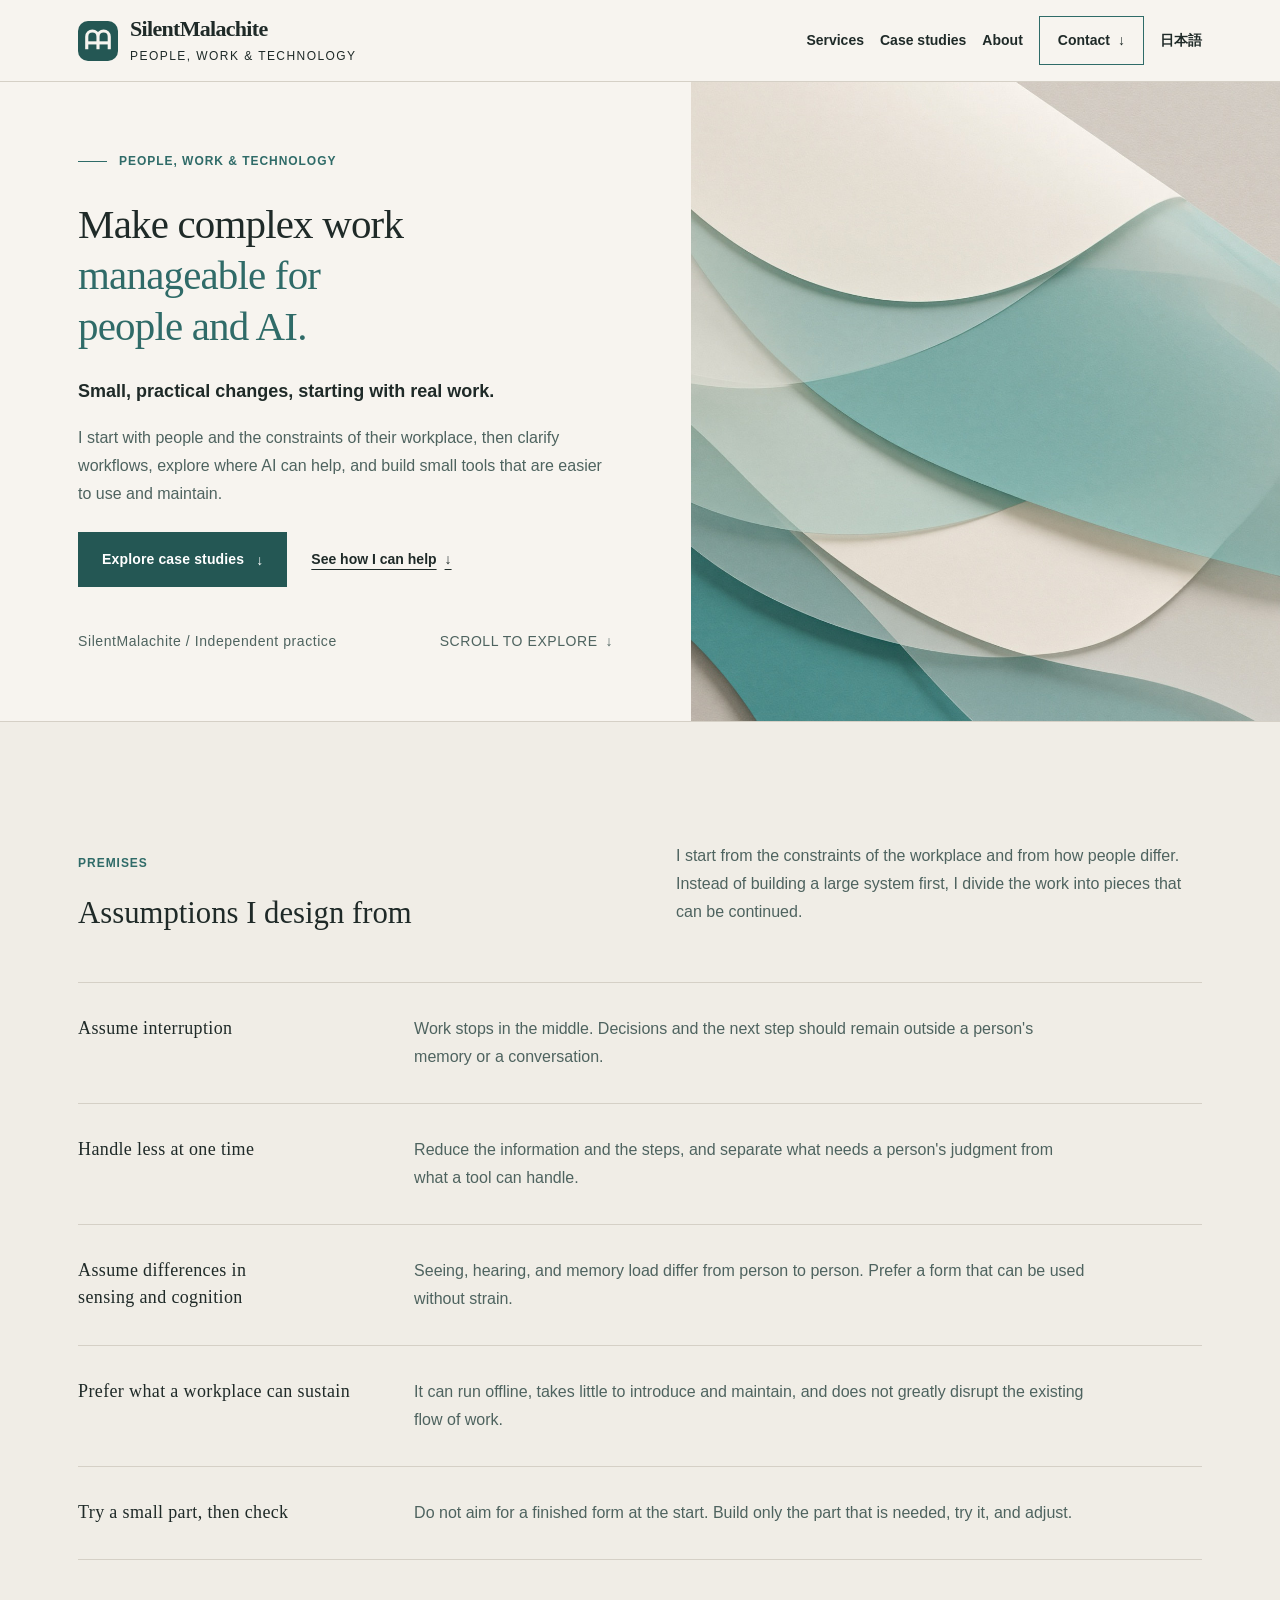
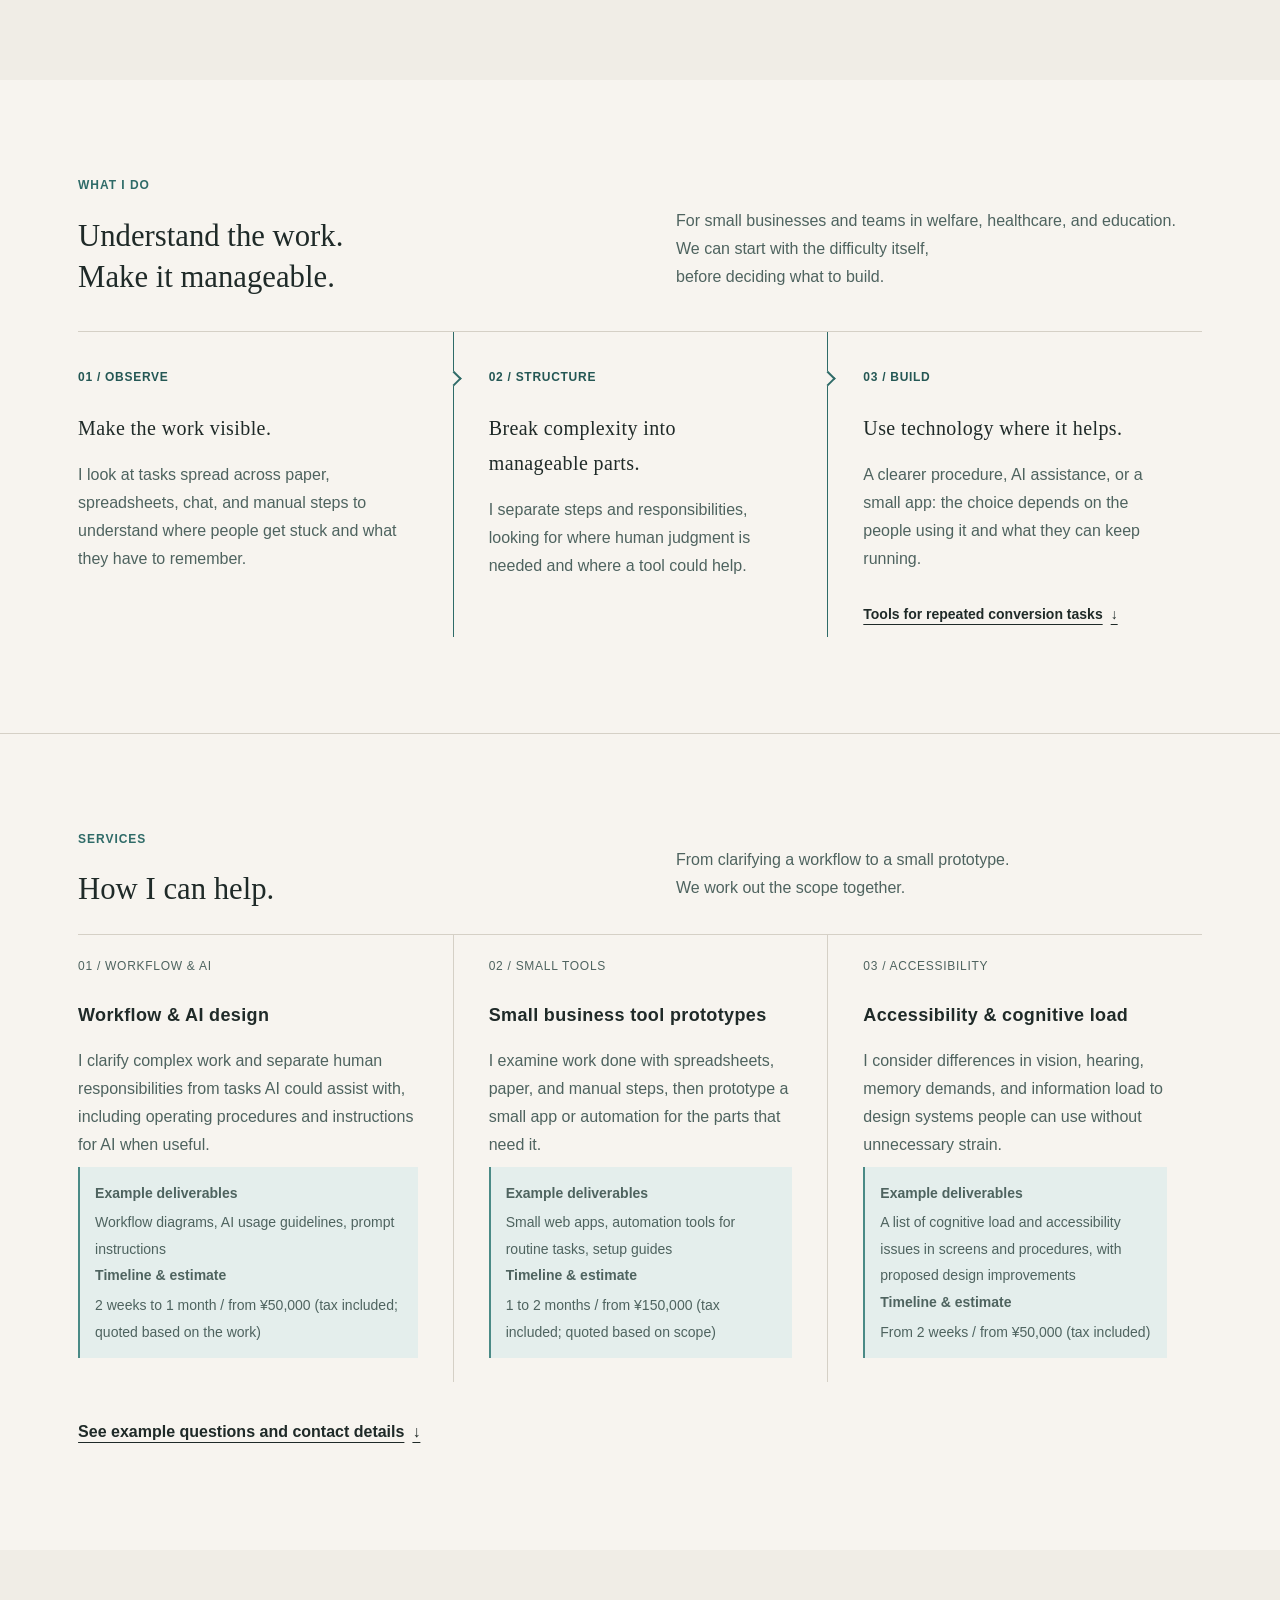
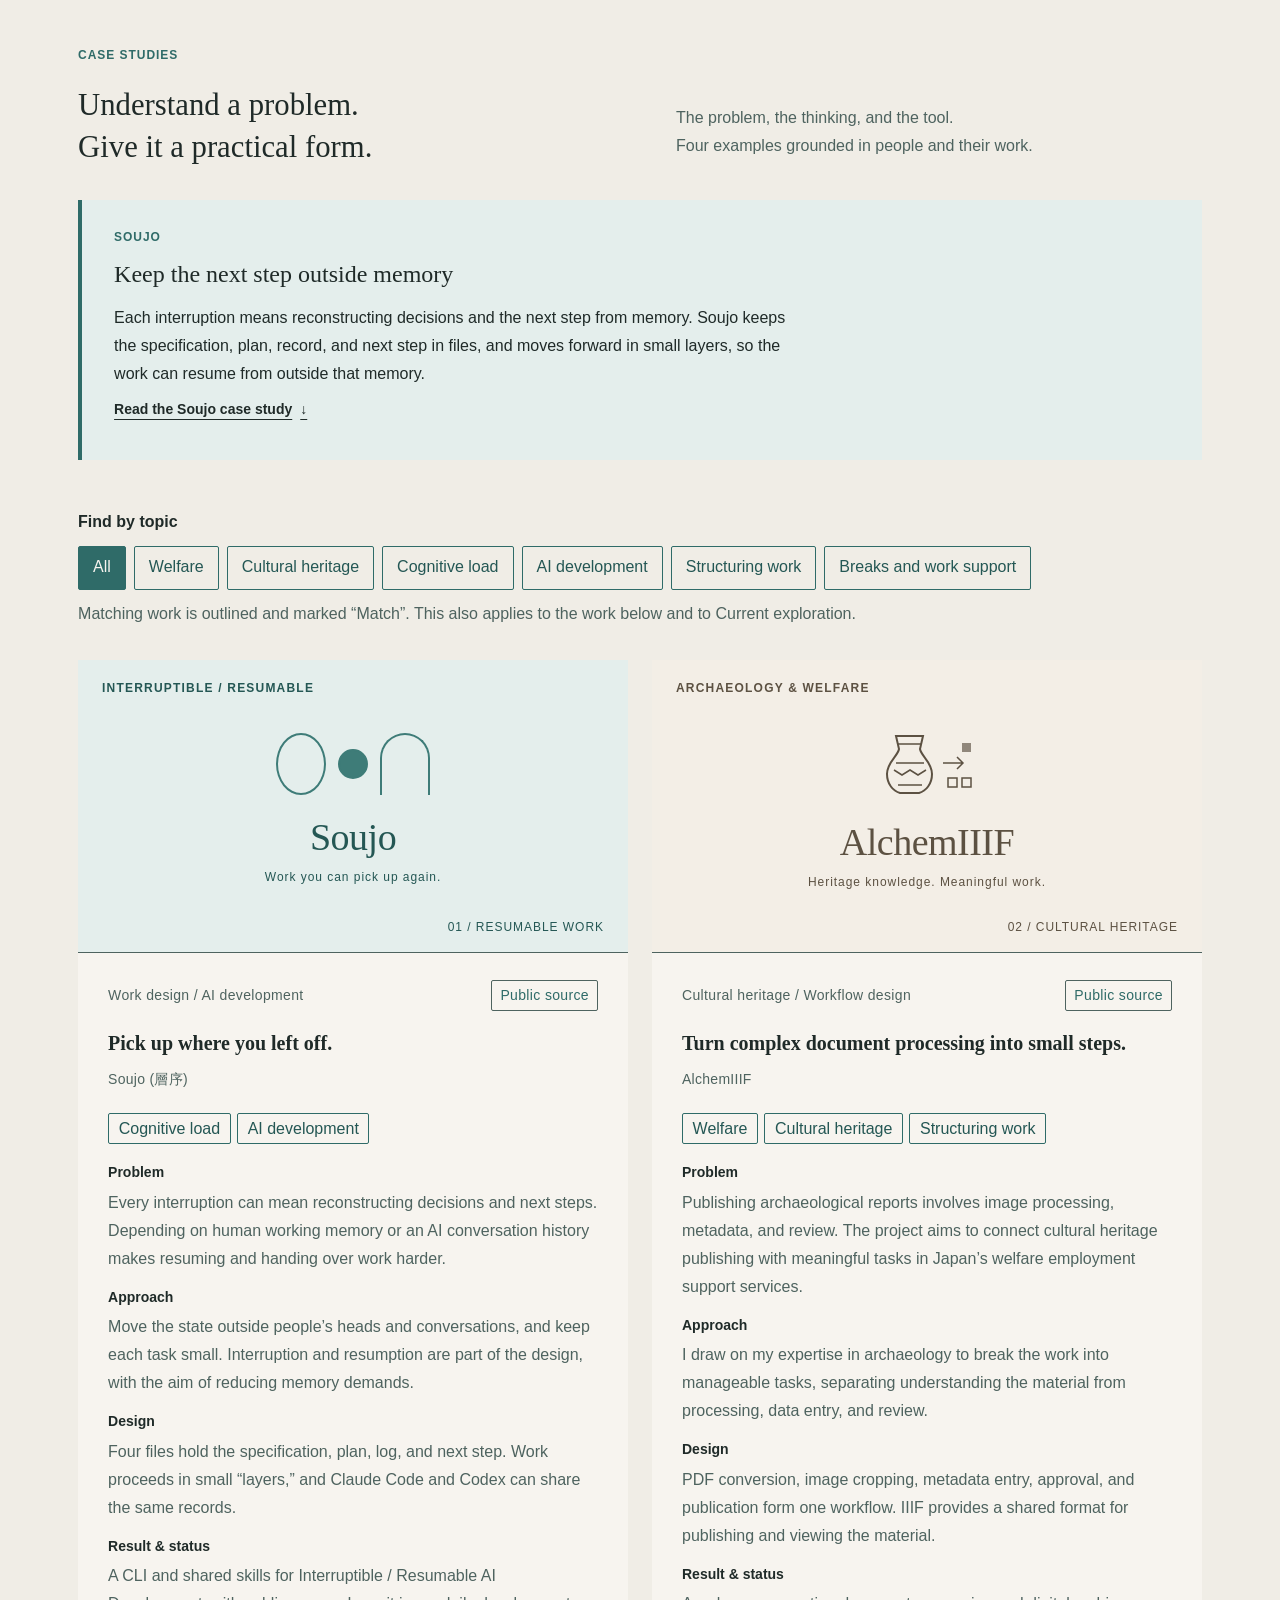
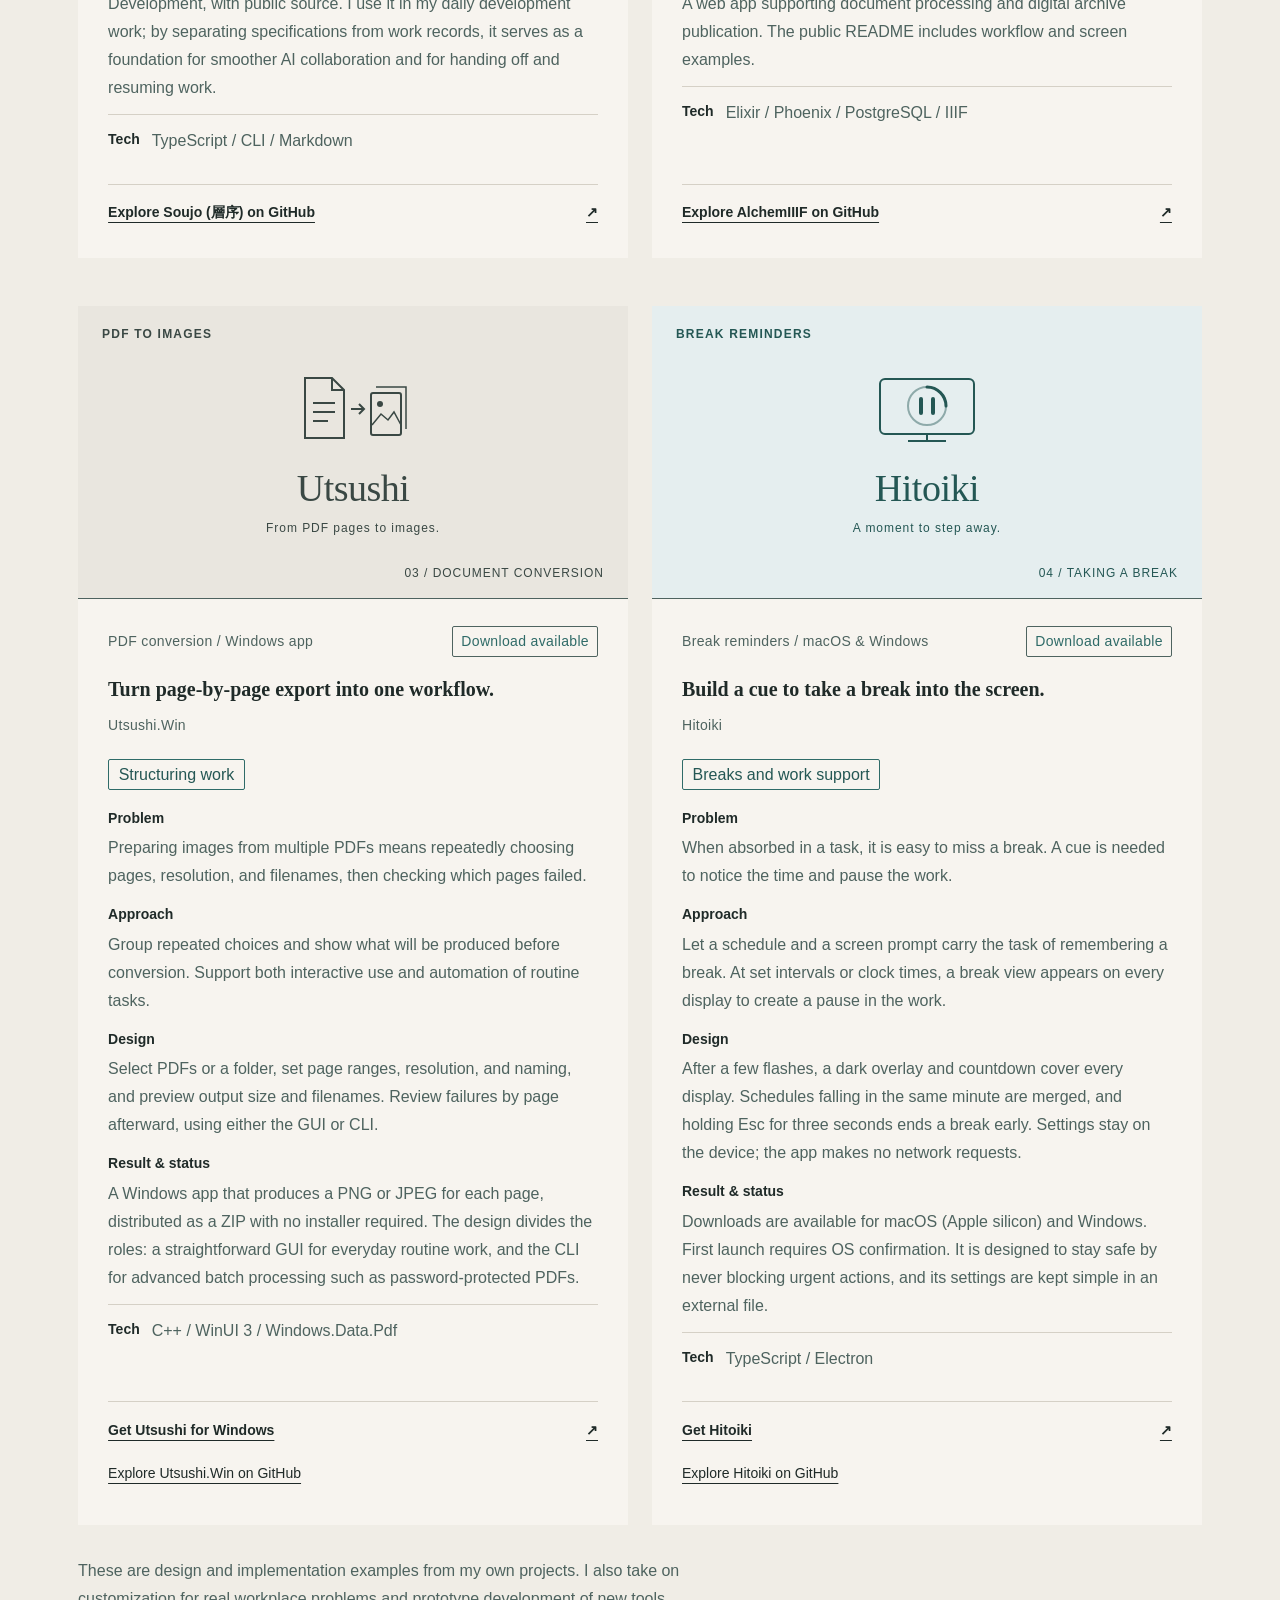
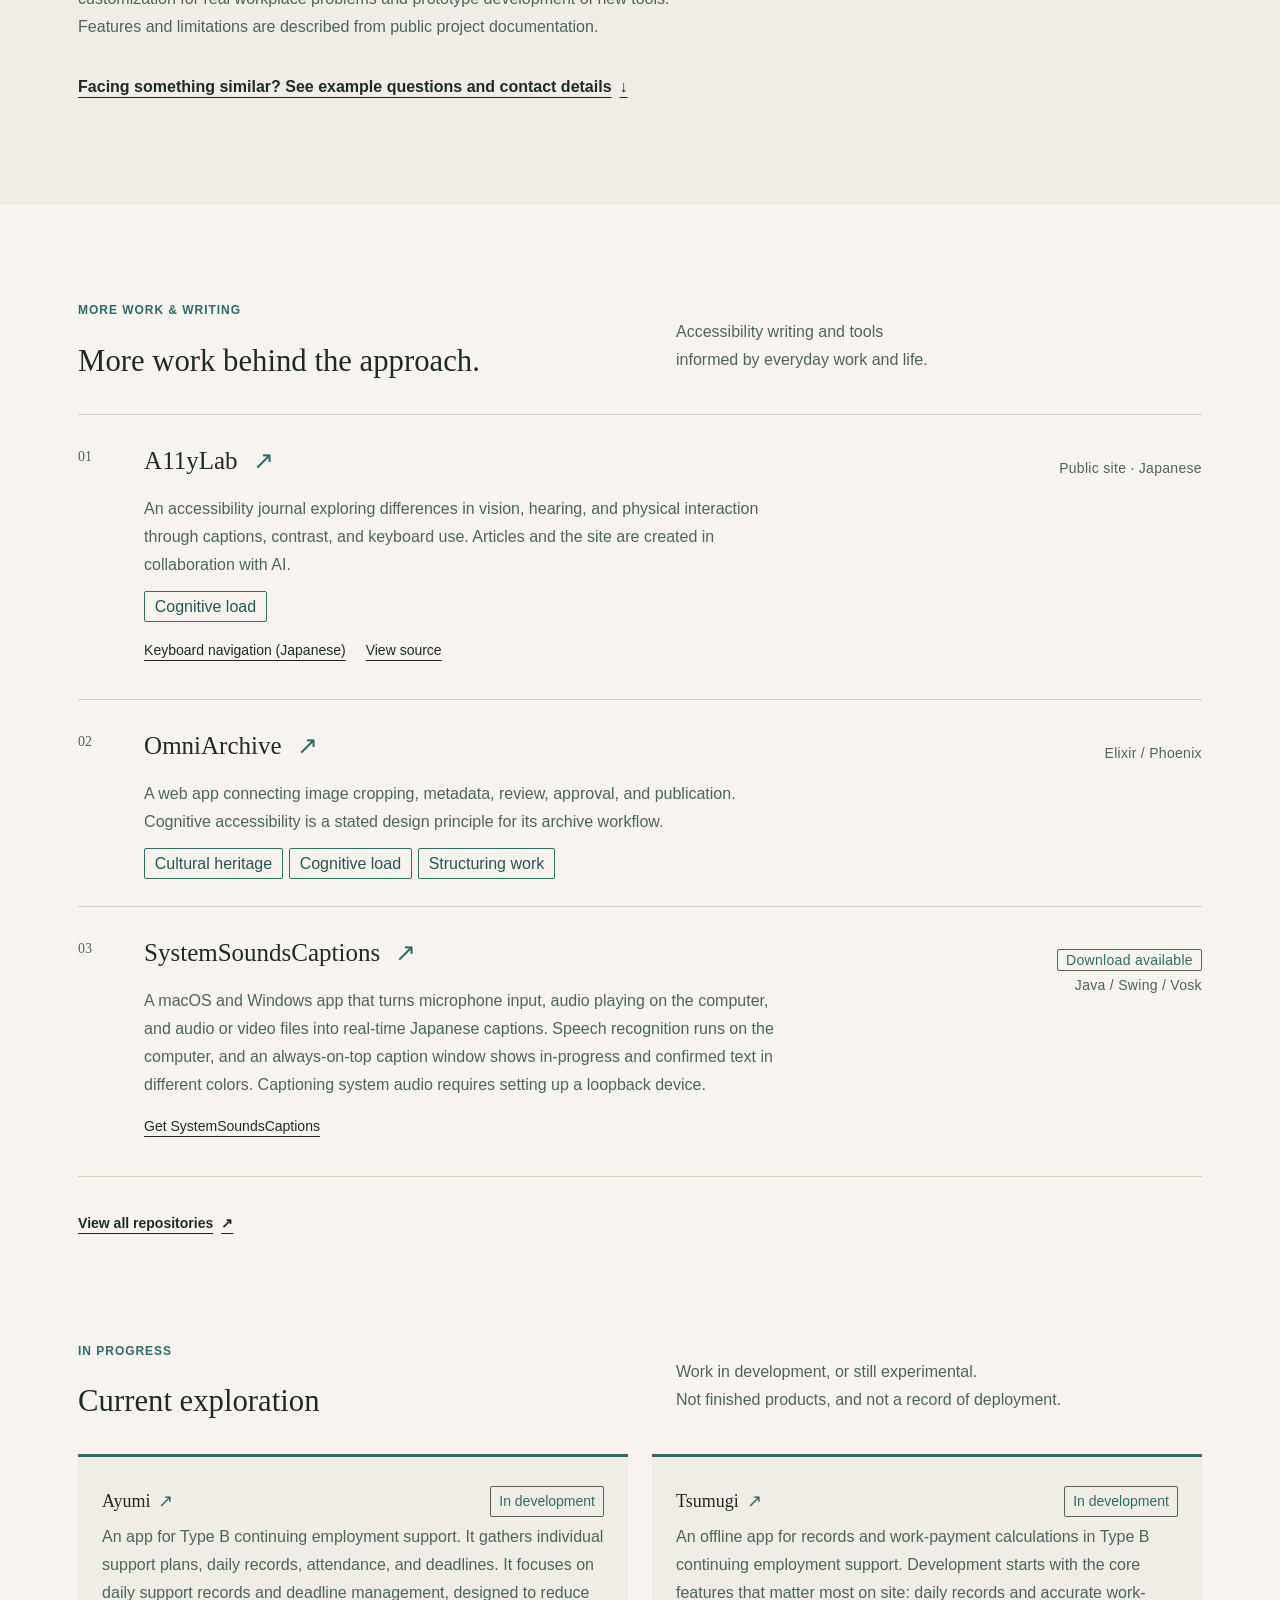
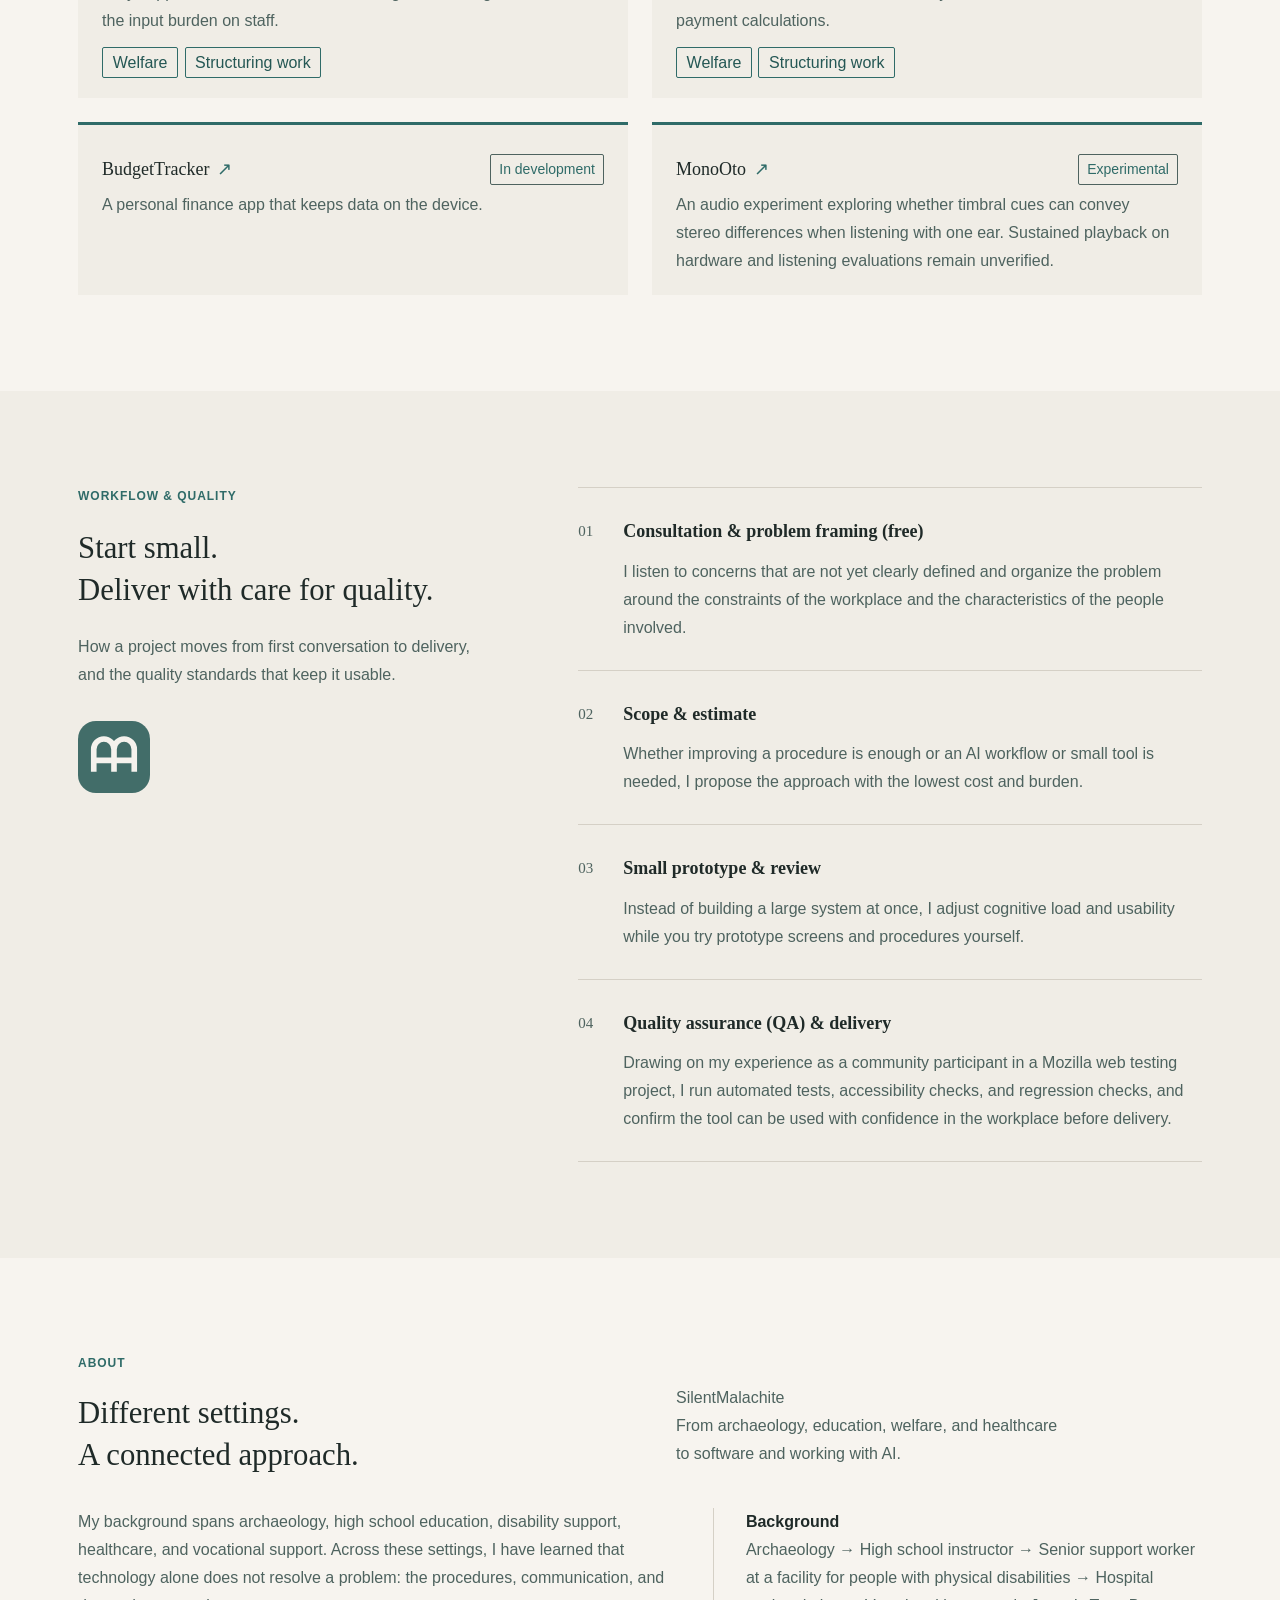
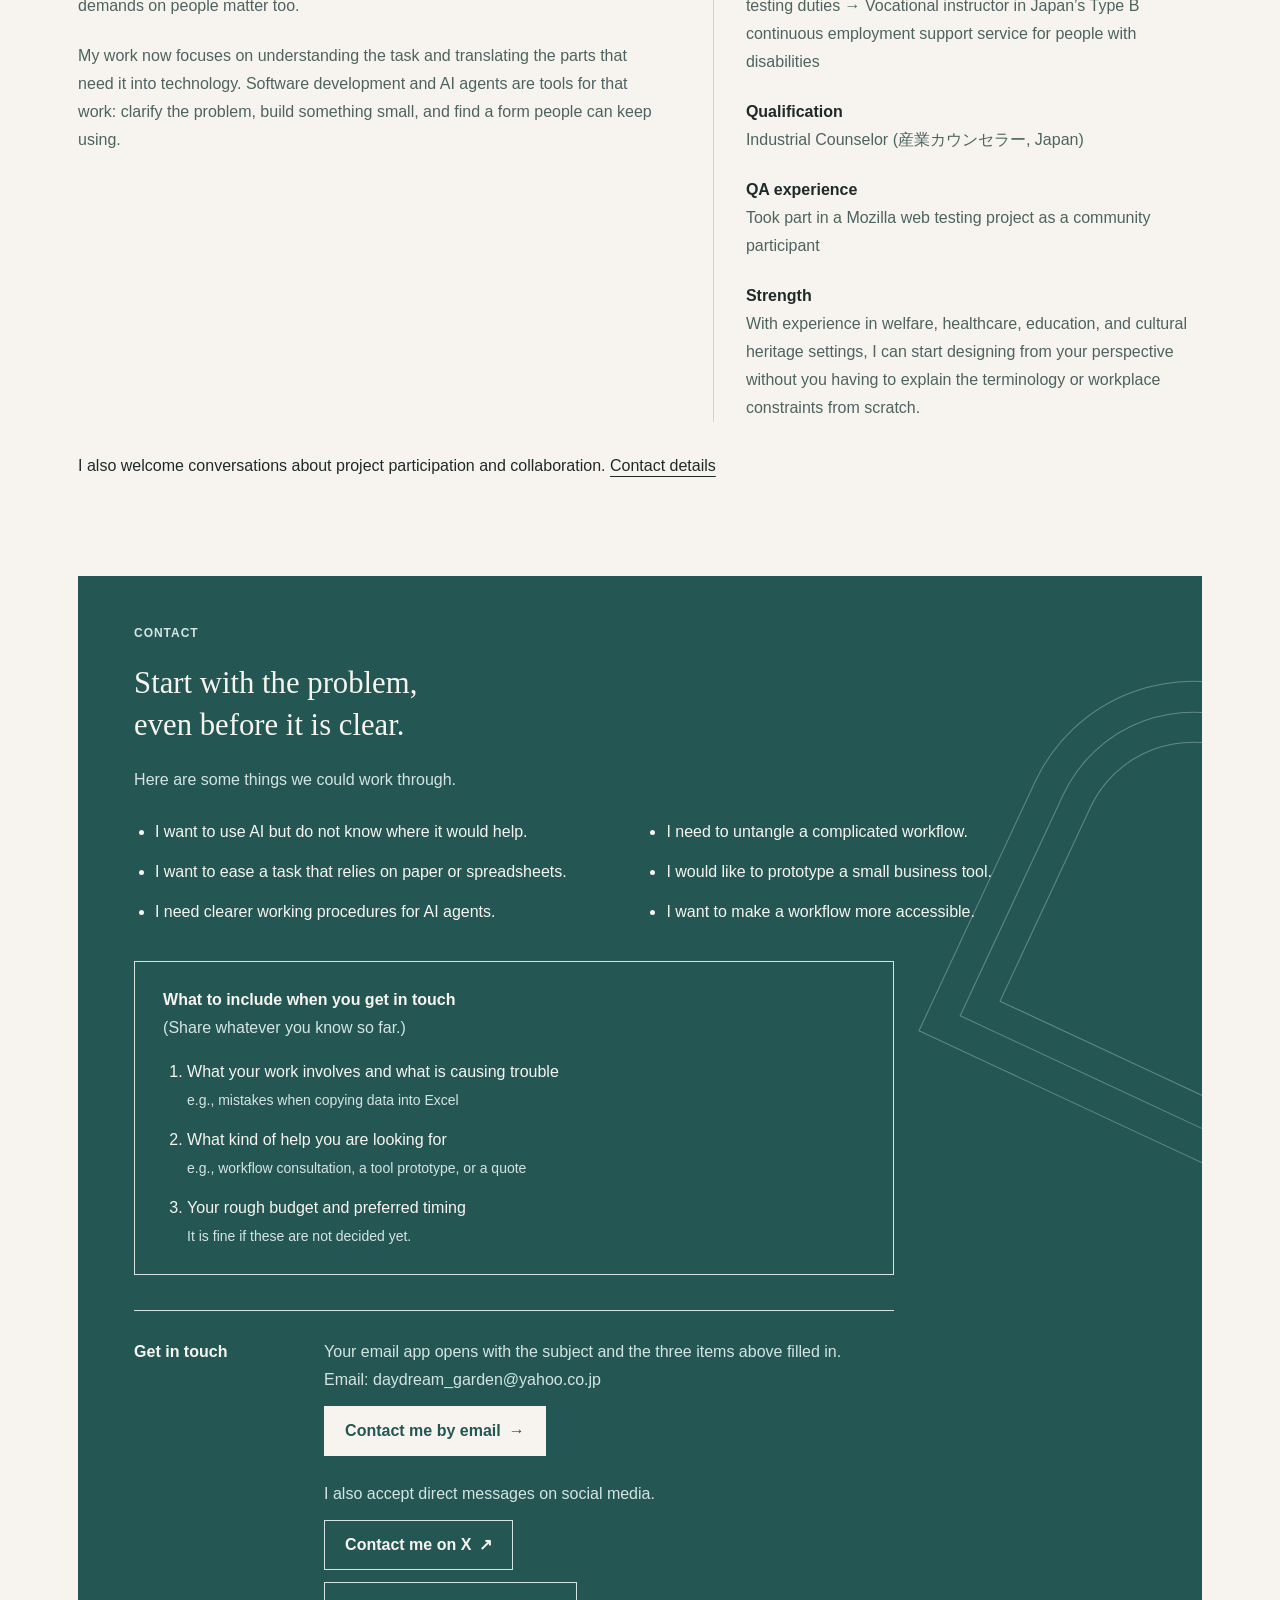
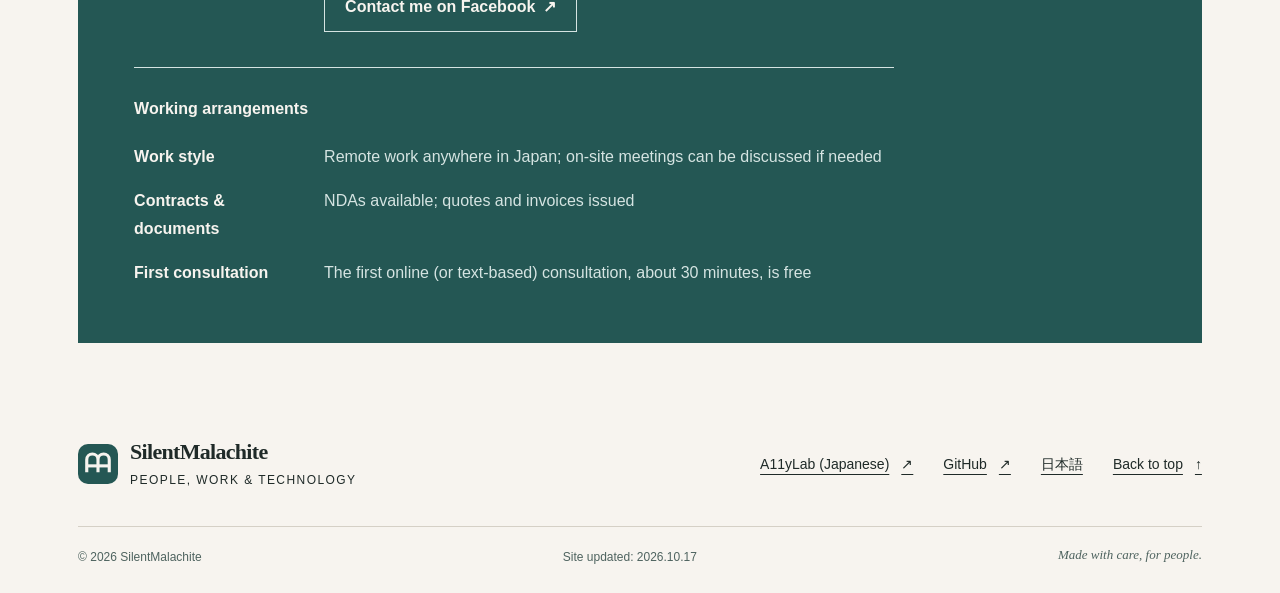
==== commit 68898dd1: "feat: Make contacting easier and state basic engagement terms - Add a three-item guide for what to i" ====
--- a/site/en/index.html
+++ b/site/en/index.html
@@ -21,7 +21,7 @@
   <meta property="og:image:alt" content="Make complex work manageable for people and AI. SilentMalachite and connected teal pathways.">
   <meta name="twitter:card" content="summary_large_image">
   <link rel="icon" type="image/svg+xml" href="../assets/favicon.svg">
-  <link rel="stylesheet" href="../assets/styles.css?v=20261017-hero">
+  <link rel="stylesheet" href="../assets/styles.css?v=20261017-contact">
 </head>
 <body>
   <a class="skip-link" href="#main">Skip to main content</a>
@@ -294,12 +294,30 @@
         <h2 id="contact-title">Start with the problem,<br>even before it is clear.</h2>
         <p class="recruiting-lead">Here are some things we could work through.</p>
         <ul class="contact-examples"><li>I want to use AI but do not know where it would help.</li><li>I need to untangle a complicated workflow.</li><li>I want to ease a task that relies on paper or spreadsheets.</li><li>I would like to prototype a small business tool.</li><li>I need clearer working procedures for AI agents.</li><li>I want to make a workflow more accessible.</li></ul>
-        <p>Tell me what the work involves and where you are getting stuck, in whatever terms make sense to you.</p>
+        <div class="contact-guide">
+          <h3>What to include when you get in touch<br><span>(Share whatever you know so far.)</span></h3>
+          <ol>
+            <li>What your work involves and what is causing trouble<br><span class="contact-example">e.g., mistakes when copying data into Excel</span></li>
+            <li>What kind of help you are looking for<br><span class="contact-example">e.g., workflow consultation, a tool prototype, or a quote</span></li>
+            <li>Your rough budget and preferred timing<br><span class="contact-example">It is fine if these are not decided yet.</span></li>
+          </ol>
+        </div>
         <div class="recruiting-contact">
           <span class="contact-label">Get in touch</span>
-          <p>Please contact me via social media or email.<br>Email: daydream_garden[at]<wbr>yahoo.co.jp<br>Replace “[at]” with “@” before sending.</p>
+          <p>Your email app opens with the subject and the three items above filled in.<br>Email: daydream_garden@<wbr>yahoo.co.jp</p>
+          <!-- TODO: Replace href with the form URL once it exists -->
+          <a class="contact-mail" href="mailto:daydream_garden@yahoo.co.jp?subject=Inquiry%20about%20workflow%20and%20development&amp;body=1.%20Current%20challenges:%0D%0A2.%20What%20you%20would%20like%20help%20with:%0D%0A3.%20Budget%20and%20timing:%0D%0A">Contact me by email <span aria-hidden="true">→</span></a>
+          <p class="contact-sns">I also accept direct messages on social media.</p>
           <a href="https://x.com/h_mosa">Contact me on X <span aria-hidden="true">↗</span></a>
           <a href="https://www.facebook.com/annaka.hiroshi">Contact me on Facebook <span aria-hidden="true">↗</span></a>
+        </div>
+        <div class="contact-terms">
+          <h3>Working arrangements</h3>
+          <dl>
+            <div><dt>Work style</dt><dd>Remote work anywhere in Japan; on-site meetings can be discussed if needed</dd></div>
+            <div><dt>Contracts &amp; documents</dt><dd>NDAs available; quotes and invoices issued</dd></div>
+            <div><dt>First consultation</dt><dd>The first online (or text-based) consultation, about 30 minutes, is free</dd></div>
+          </dl>
         </div>
         <div class="recruiting-decoration" aria-hidden="true"></div>
       </div>
--- a/site/assets/styles.css
+++ b/site/assets/styles.css
@@ -1269,6 +1269,86 @@
   text-decoration:underline;
 }
 
+/* メールを主な連絡手段とし、暗い面の上で明るいボタンにする。 */
+.recruiting-contact .contact-mail {
+  background:var(--panel-text);
+  border-color:var(--panel-text);
+  color:var(--accent-strong);
+}
+
+.recruiting-contact .contact-mail:hover {
+  background:#fff;
+  color:var(--accent-hover);
+}
+
+.recruiting-contact .contact-sns {
+  grid-column:2;
+  margin-top:12px;
+}
+
+/* 連絡前に伝える内容を先に示し、書き出しで迷わないようにする。 */
+.contact-guide {
+  margin-top:35px;
+  padding:24px 28px;
+  border:1px solid var(--panel-muted);
+  max-width:760px;
+}
+
+.contact-guide h3,.contact-terms h3 {
+  font-family:var(--sans);
+  font-size:var(--text-md);
+  font-weight:600;
+  color:var(--panel-text);
+}
+
+.contact-guide h3 span {
+  font-weight:400;
+  color:var(--panel-muted);
+}
+
+.contact-guide ol {
+  margin:16px 0 0;
+  padding-left:1.5em;
+  color:var(--panel-text);
+}
+
+.contact-guide li+li {
+  margin-top:12px;
+}
+
+.contact-example {
+  font-size:var(--text-sm);
+  color:var(--panel-muted);
+}
+
+.contact-terms {
+  border-top:1px solid var(--lime);
+  margin-top:35px;
+  padding-top:27px;
+  max-width:760px;
+}
+
+.contact-terms dl {
+  margin:12px 0 0;
+}
+
+.contact-terms dl>div {
+  display:grid;
+  grid-template-columns:170px 1fr;
+  gap:4px 20px;
+  padding-block:8px;
+}
+
+.contact-terms dt {
+  color:var(--panel-text);
+  font-weight:600;
+}
+
+.contact-terms dd {
+  margin:0;
+  color:var(--panel-muted);
+}
+
 .recruiting-decoration {
   position:absolute;
   width:350px;
@@ -1626,8 +1706,12 @@
   .recruiting-contact {
     grid-template-columns:1fr;
   }
-  .recruiting-contact a {
+  .recruiting-contact a,
+  .recruiting-contact .contact-sns {
     grid-column:1;
+  }
+  .contact-terms dl>div {
+    grid-template-columns:1fr;
   }
   .footer-top {
     flex-wrap:wrap;
@@ -1815,6 +1899,9 @@
   }
   .recruiting-contact a {
     padding-inline:16px;
+  }
+  .contact-guide {
+    padding:20px 18px;
   }
   .recruiting-decoration {
     opacity:.25;
@@ -2022,12 +2109,19 @@
   .recruiting-panel h2 {
     font-size:24pt;
   }
-  .recruiting-panel p,.recruiting-panel .eyebrow,.recruiting-panel .recruiting-lead,.contact-label {
+  .recruiting-panel p,.recruiting-panel .eyebrow,.recruiting-panel .recruiting-lead,.contact-label,
+  .contact-guide h3,.contact-guide h3 span,.contact-guide ol,.contact-example,.contact-terms h3,.contact-terms dt,.contact-terms dd {
     color:#111!important;
   }
   .recruiting-contact,
-  .recruiting-contact a {
+  .recruiting-contact a,
+  .contact-guide,
+  .contact-terms {
     border-color:#999;
+  }
+  .recruiting-contact .contact-mail {
+    background:#fff;
+    color:#111;
   }
   .footer-top>div {
     display:none;
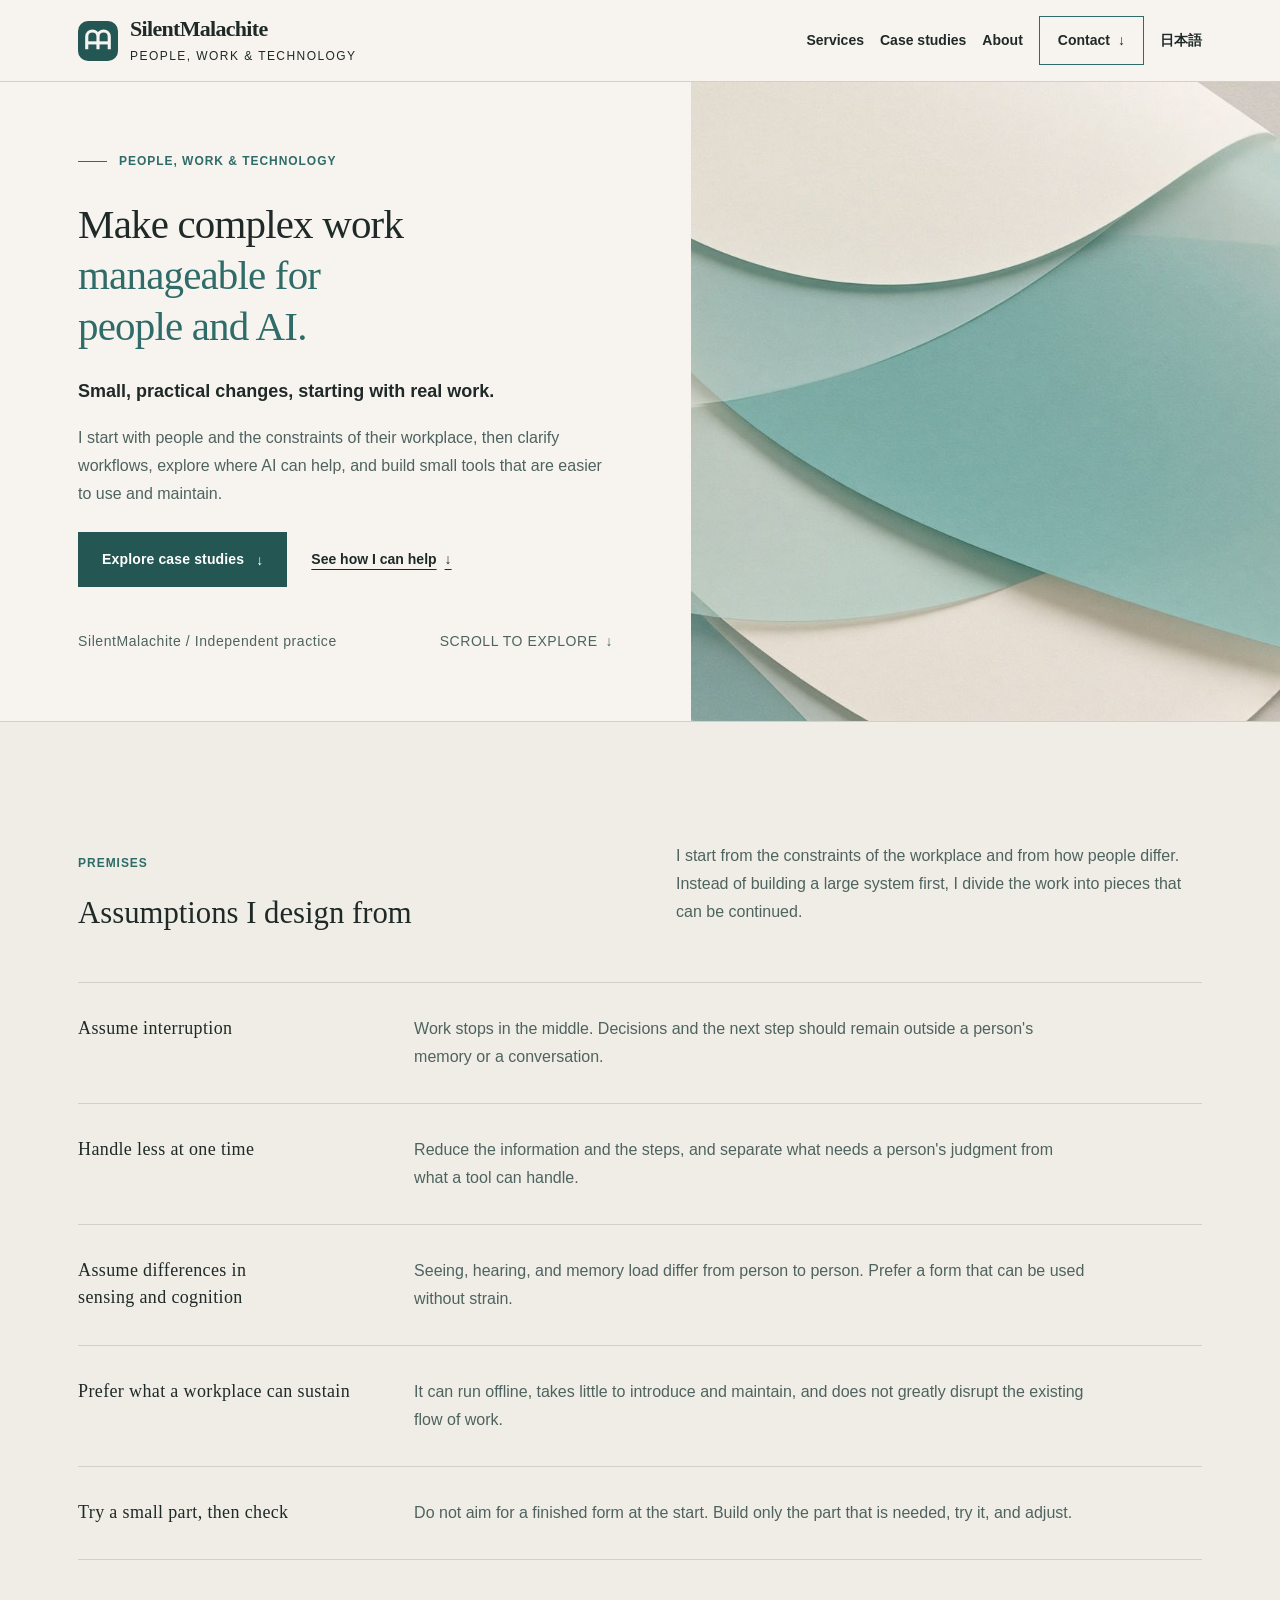
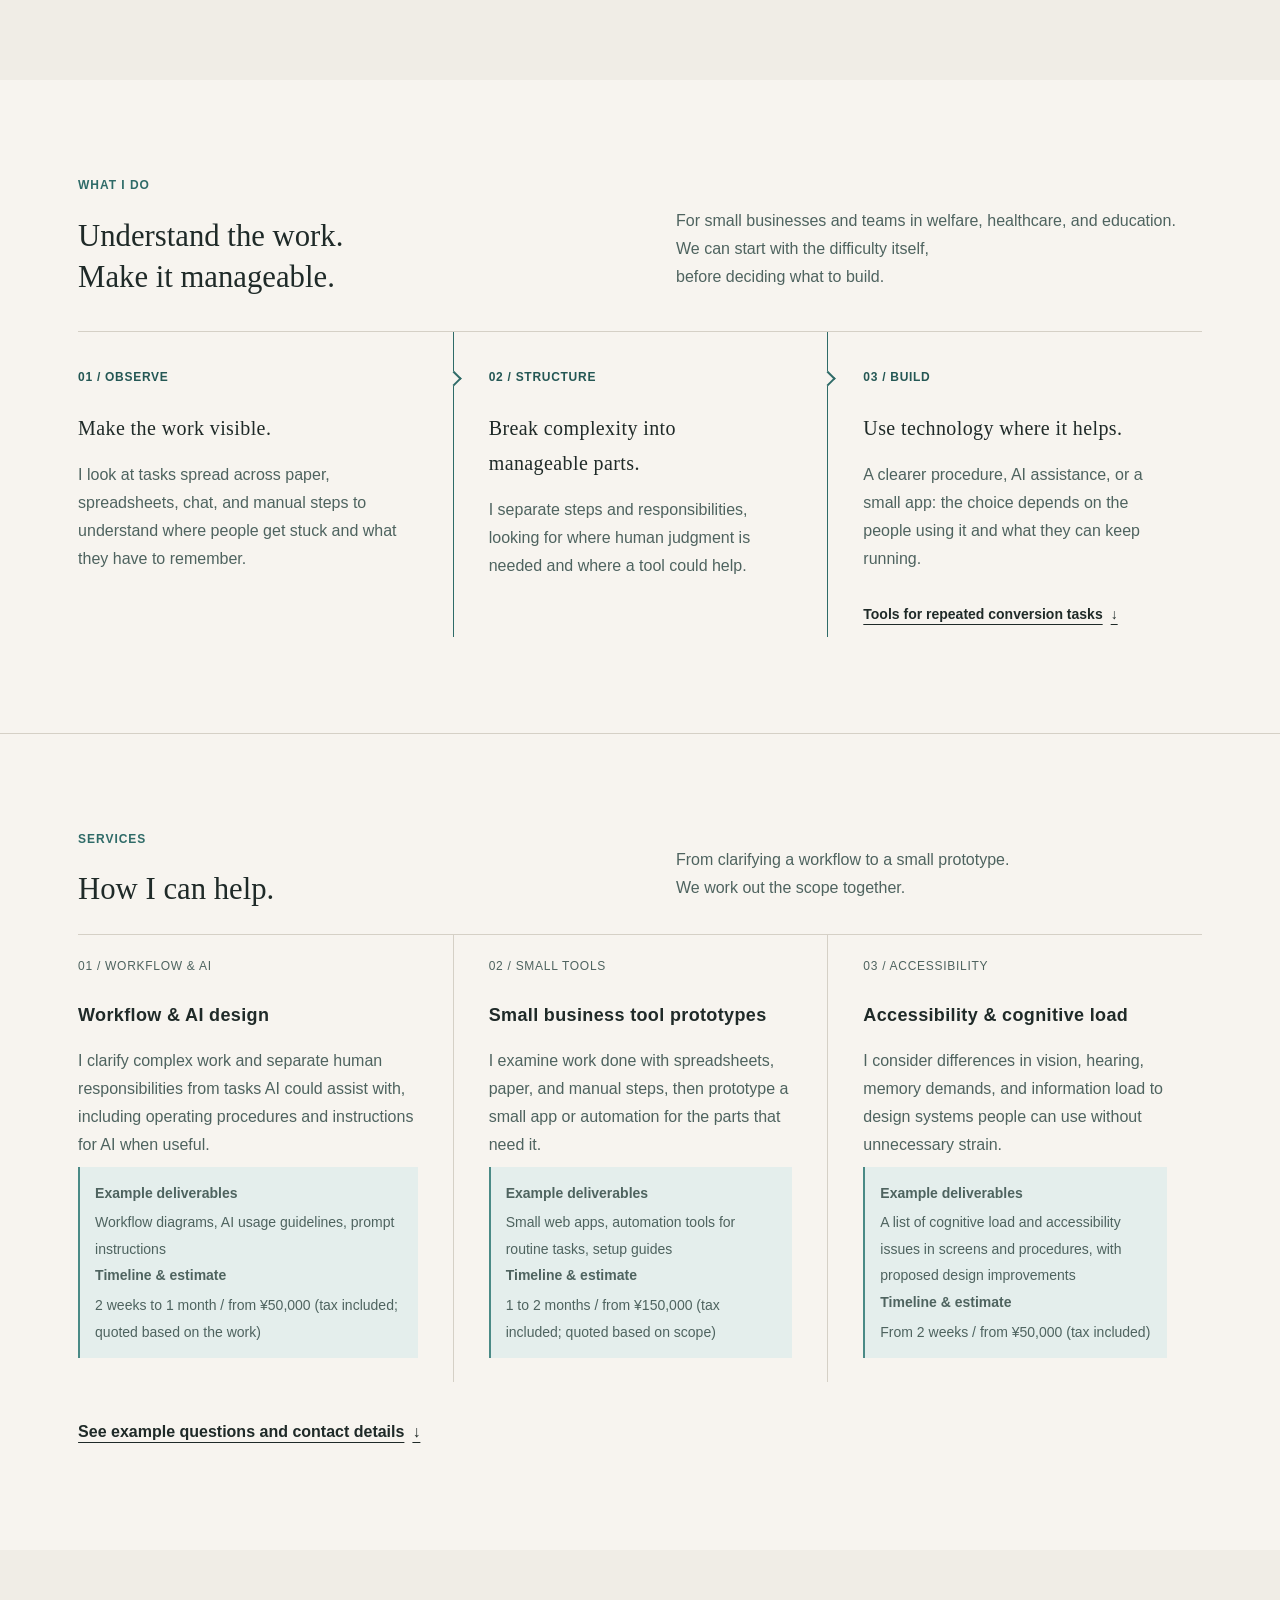
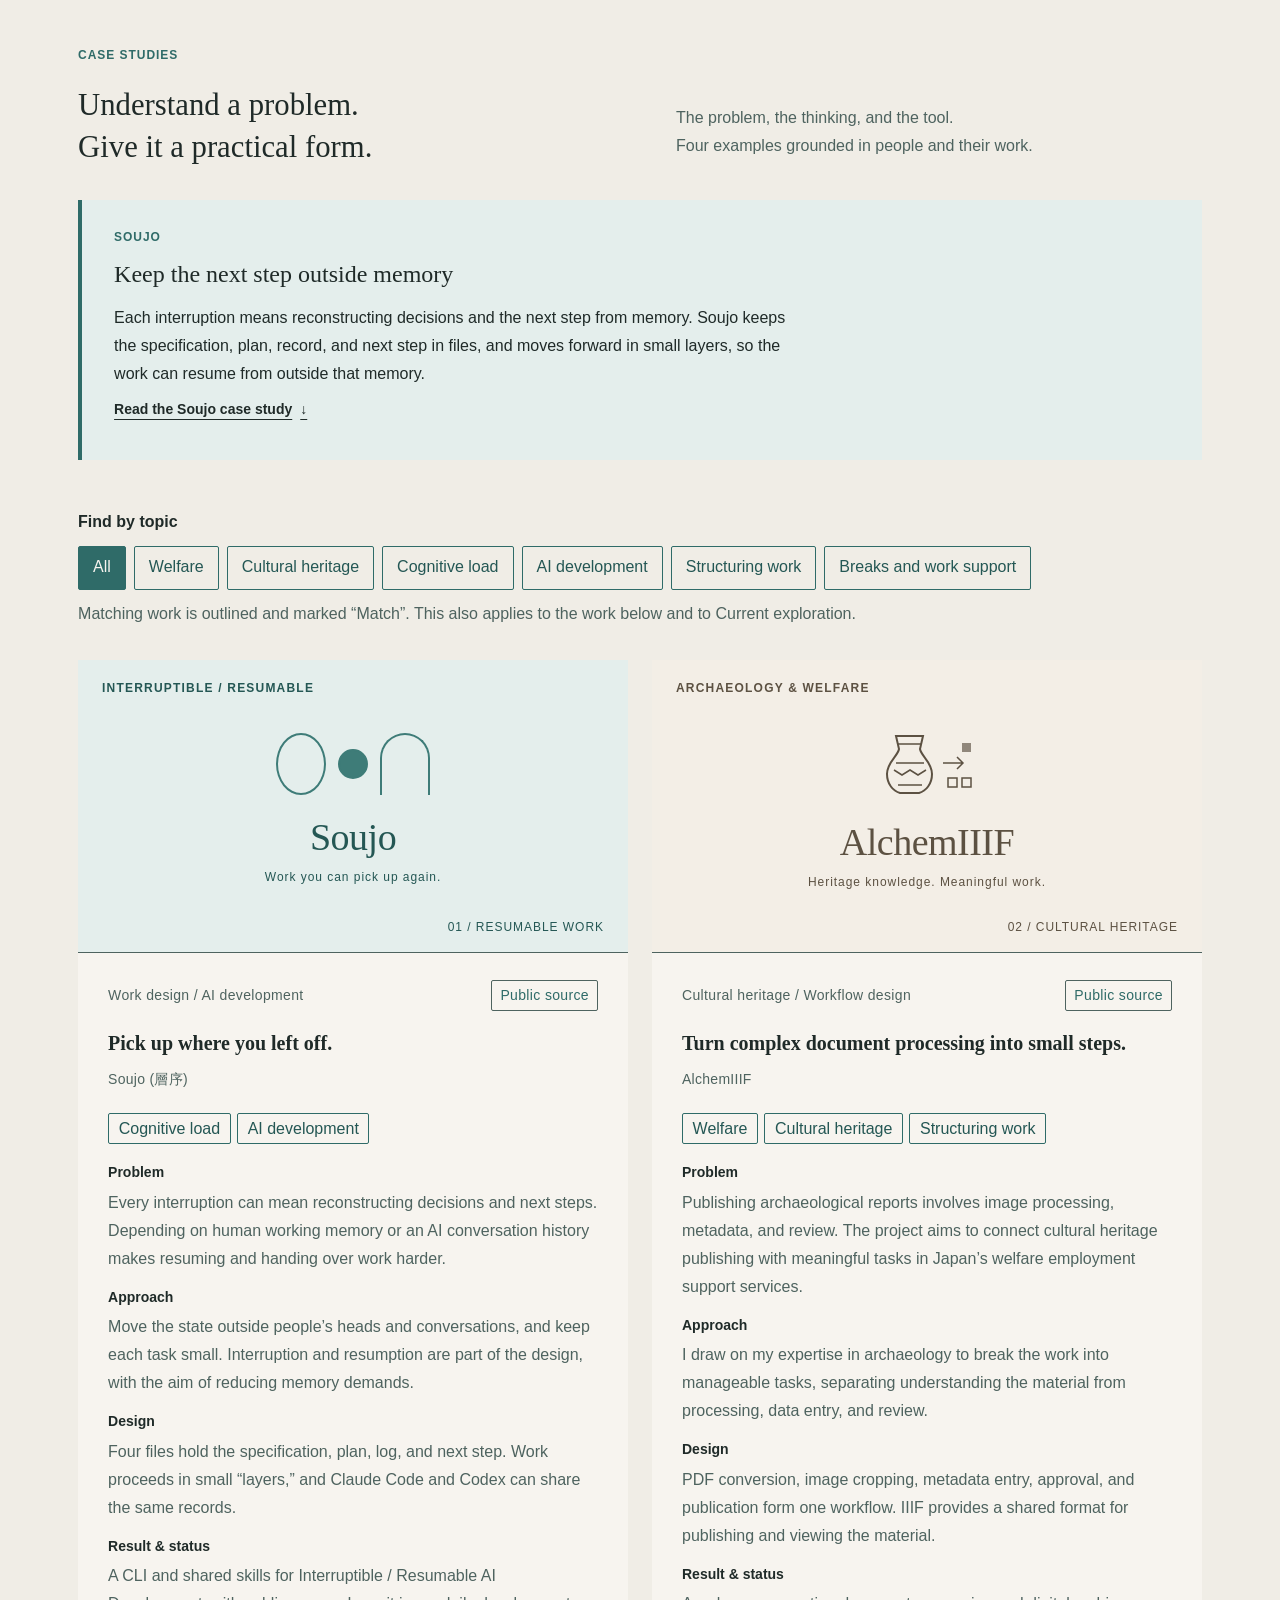
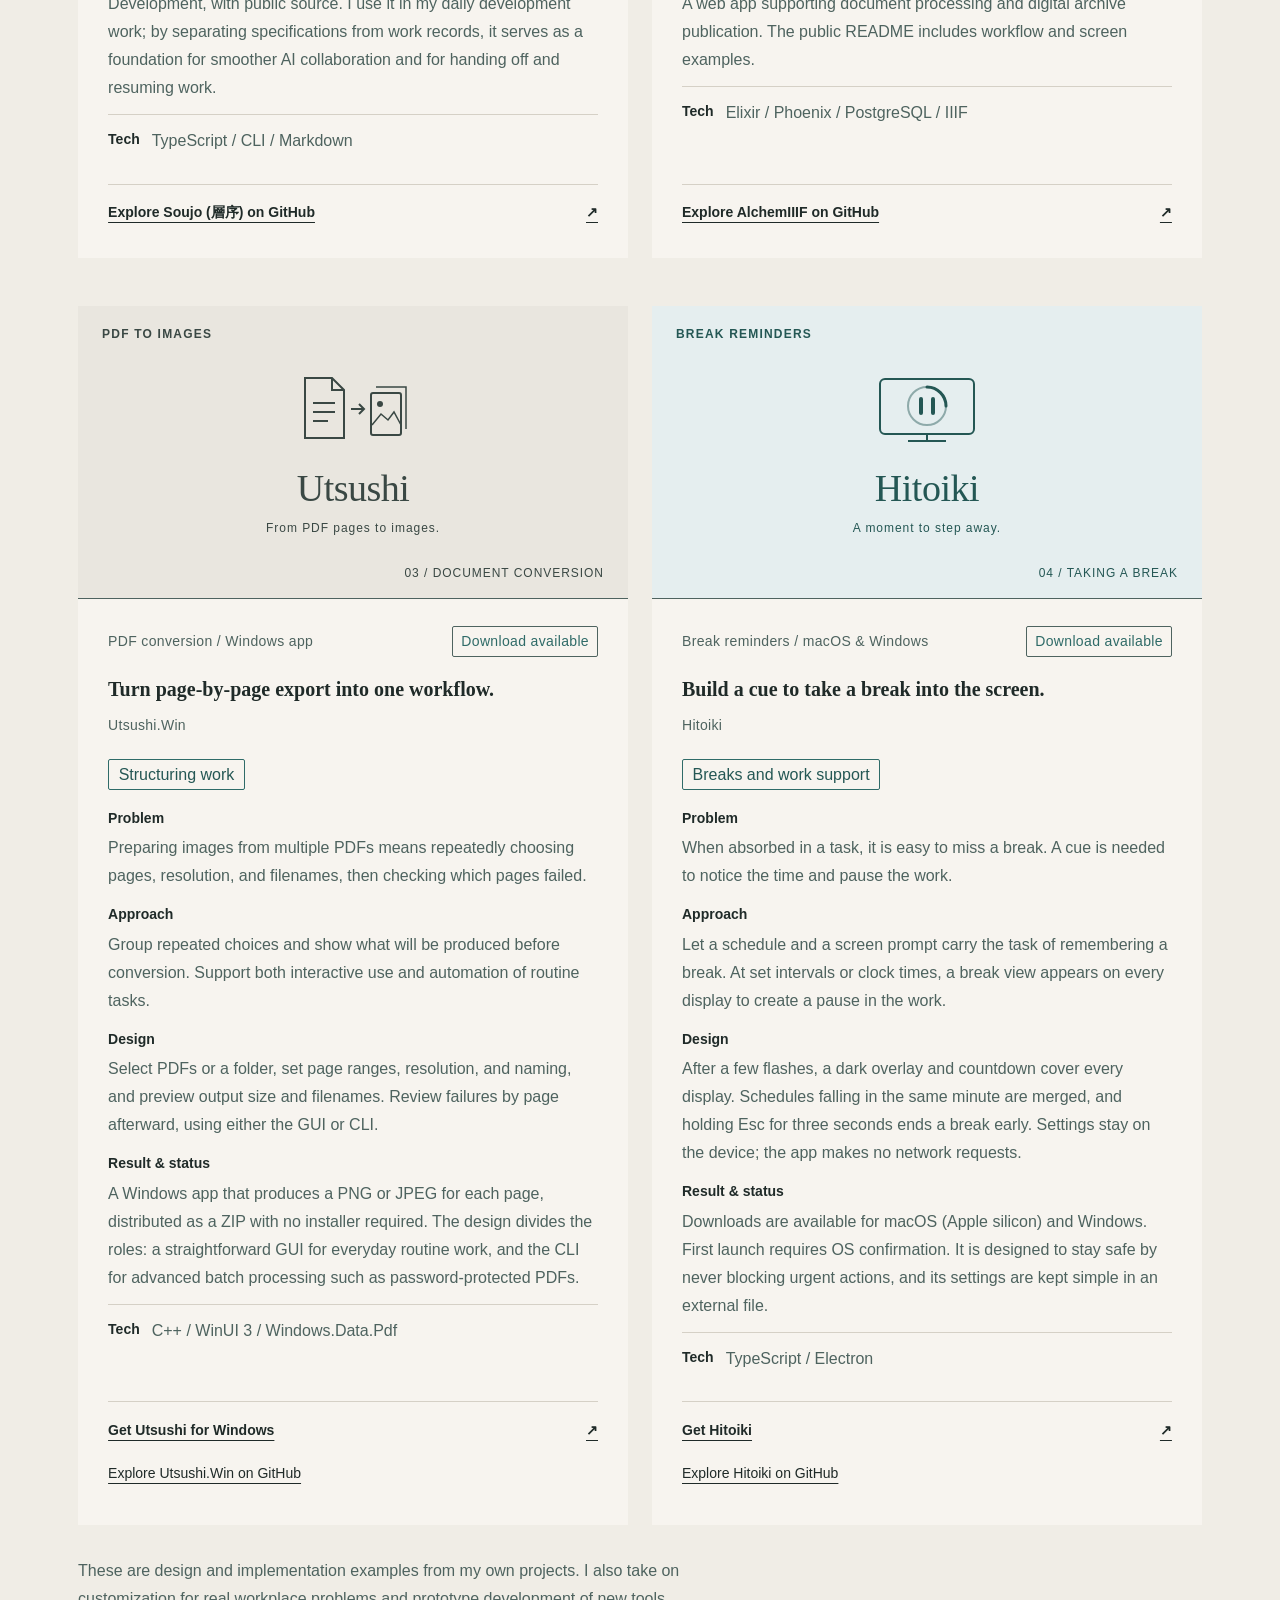
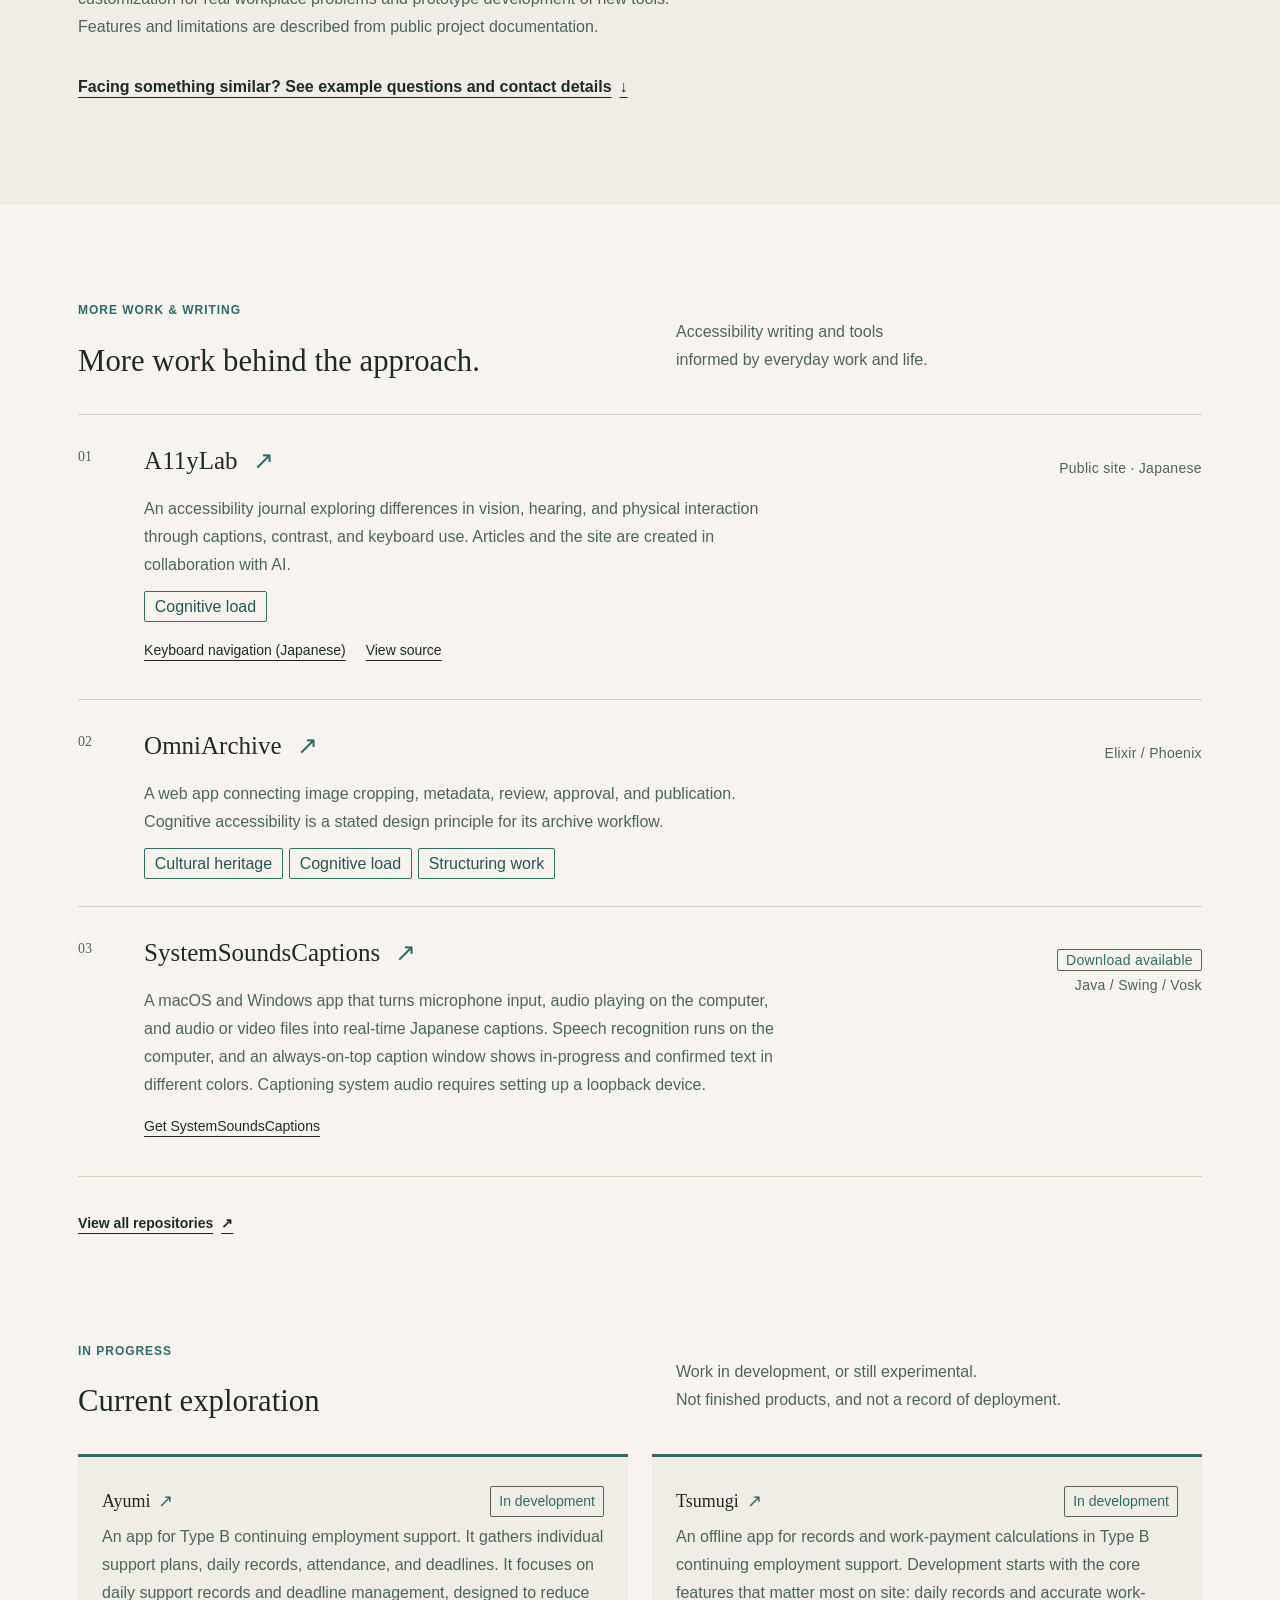
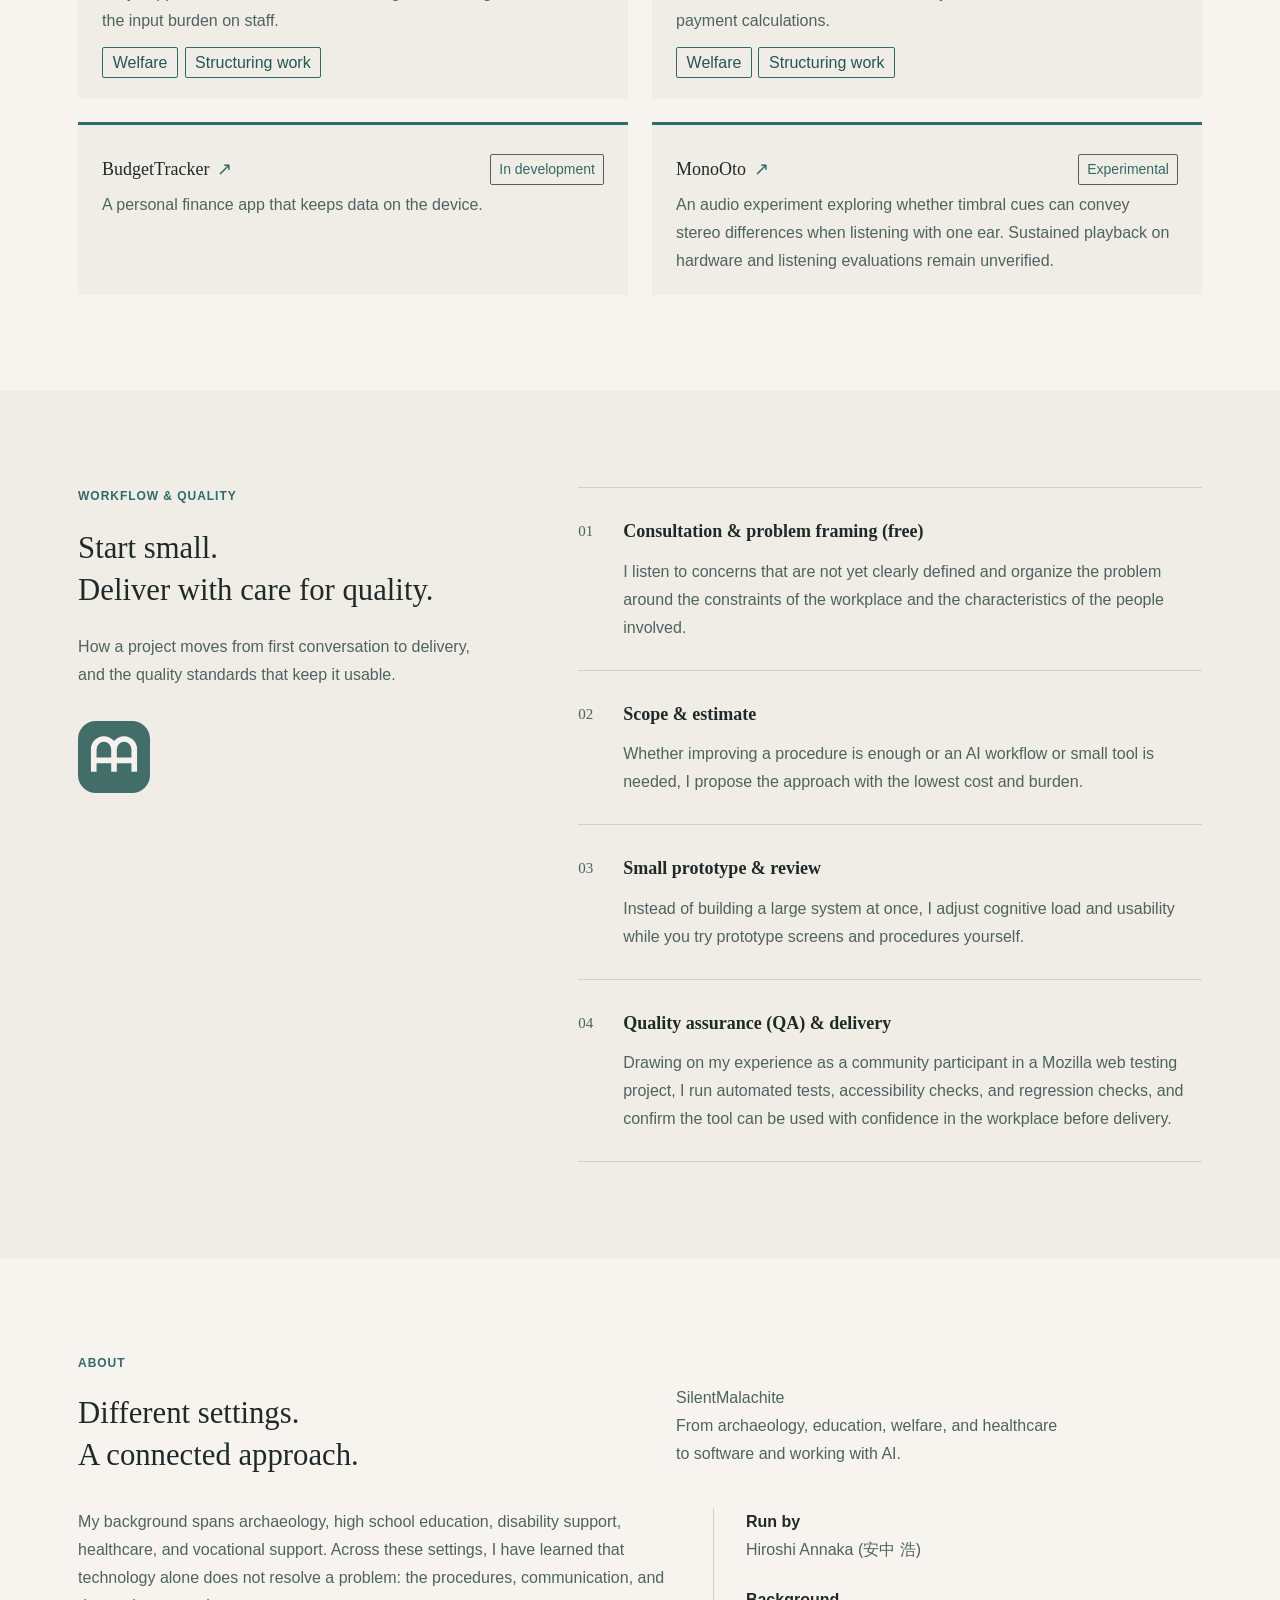
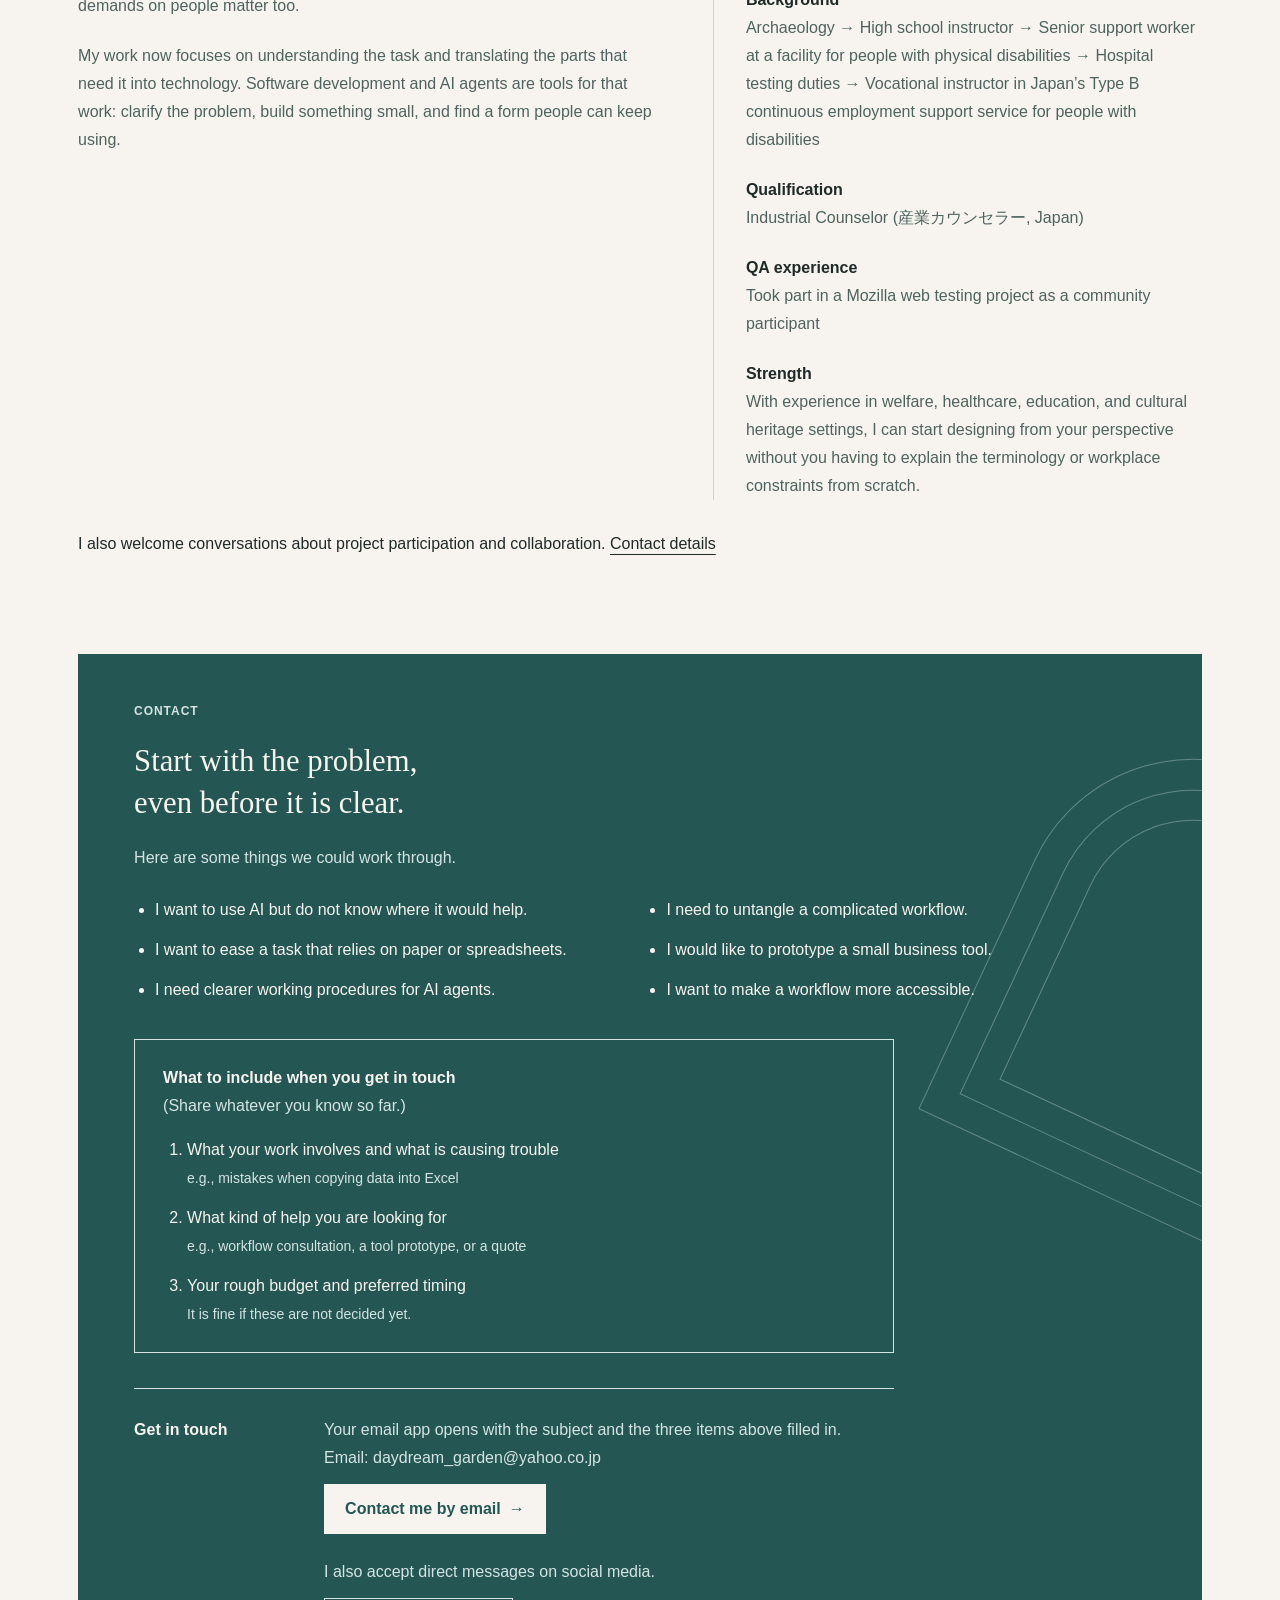
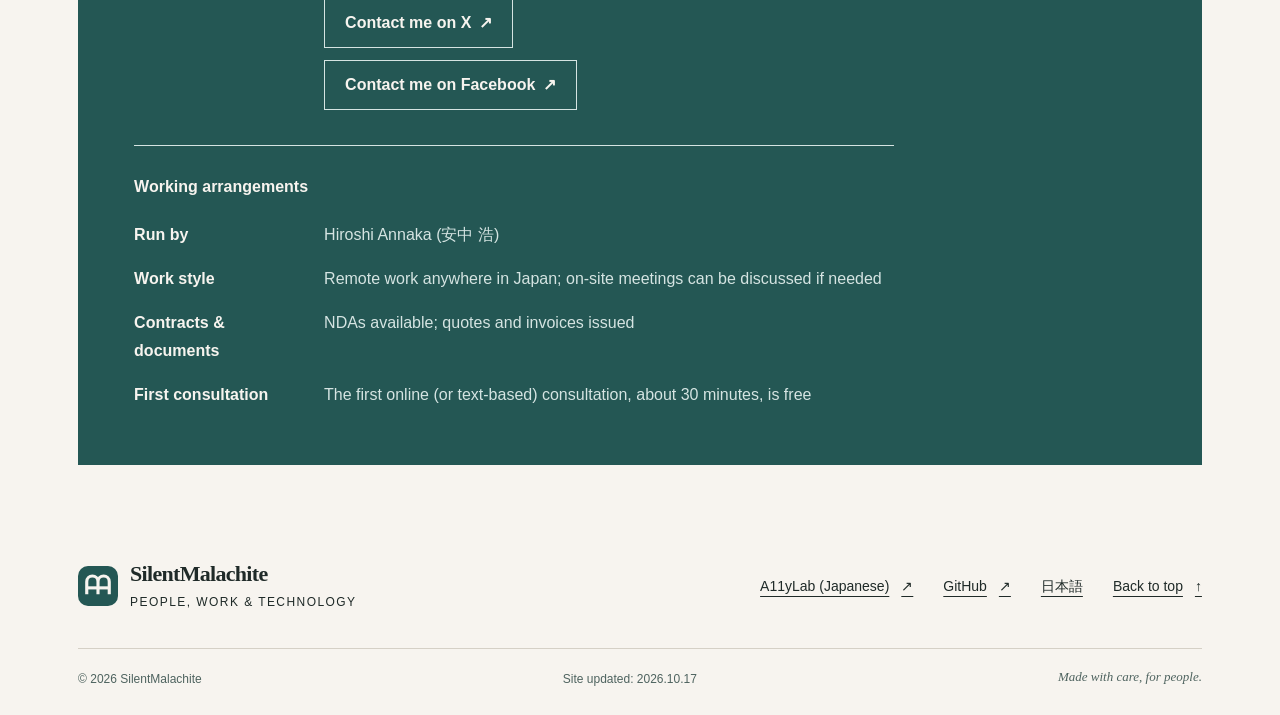
==== commit e2b9ec7e: "feat: Show the operator's name in About and Contact Add "運営：安中　浩（あんなかひろし）" / "Run by: Hiroshi Annaka" ====
--- a/site/en/index.html
+++ b/site/en/index.html
@@ -282,7 +282,7 @@
       </div>
       <div class="about-story">
         <div><p>My background spans archaeology, high school education, disability support, healthcare, and vocational support. Across these settings, I have learned that technology alone does not resolve a problem: the procedures, communication, and demands on people matter too.</p><p>My work now focuses on understanding the task and translating the parts that need it into technology. Software development and AI agents are tools for that work: clarify the problem, build something small, and find a form people can keep using.</p></div>
-        <div class="about-background"><p><strong>Background</strong><br>Archaeology → High school instructor → Senior support worker at a facility for people with physical disabilities → Hospital testing duties → Vocational instructor in Japan’s Type B continuous employment support service for people with disabilities</p><p><strong>Qualification</strong><br>Industrial Counselor (産業カウンセラー, Japan)</p><p><strong>QA experience</strong><br>Took part in a Mozilla web testing project as a community participant</p><p><strong>Strength</strong><br>With experience in welfare, healthcare, education, and cultural heritage settings, I can start designing from your perspective without you having to explain the terminology or workplace constraints from scratch.</p></div>
+        <div class="about-background"><p><strong>Run by</strong><br>Hiroshi Annaka (<span lang="ja">安中 浩</span>)</p><p><strong>Background</strong><br>Archaeology → High school instructor → Senior support worker at a facility for people with physical disabilities → Hospital testing duties → Vocational instructor in Japan’s Type B continuous employment support service for people with disabilities</p><p><strong>Qualification</strong><br>Industrial Counselor (産業カウンセラー, Japan)</p><p><strong>QA experience</strong><br>Took part in a Mozilla web testing project as a community participant</p><p><strong>Strength</strong><br>With experience in welfare, healthcare, education, and cultural heritage settings, I can start designing from your perspective without you having to explain the terminology or workplace constraints from scratch.</p></div>
       </div>
       <p class="about-collaboration">I also welcome conversations about project participation and collaboration. <a href="#contact">Contact details</a></p>
     </section>
@@ -314,6 +314,7 @@
         <div class="contact-terms">
           <h3>Working arrangements</h3>
           <dl>
+            <div><dt>Run by</dt><dd>Hiroshi Annaka (<span lang="ja">安中 浩</span>)</dd></div>
             <div><dt>Work style</dt><dd>Remote work anywhere in Japan; on-site meetings can be discussed if needed</dd></div>
             <div><dt>Contracts &amp; documents</dt><dd>NDAs available; quotes and invoices issued</dd></div>
             <div><dt>First consultation</dt><dd>The first online (or text-based) consultation, about 30 minutes, is free</dd></div>
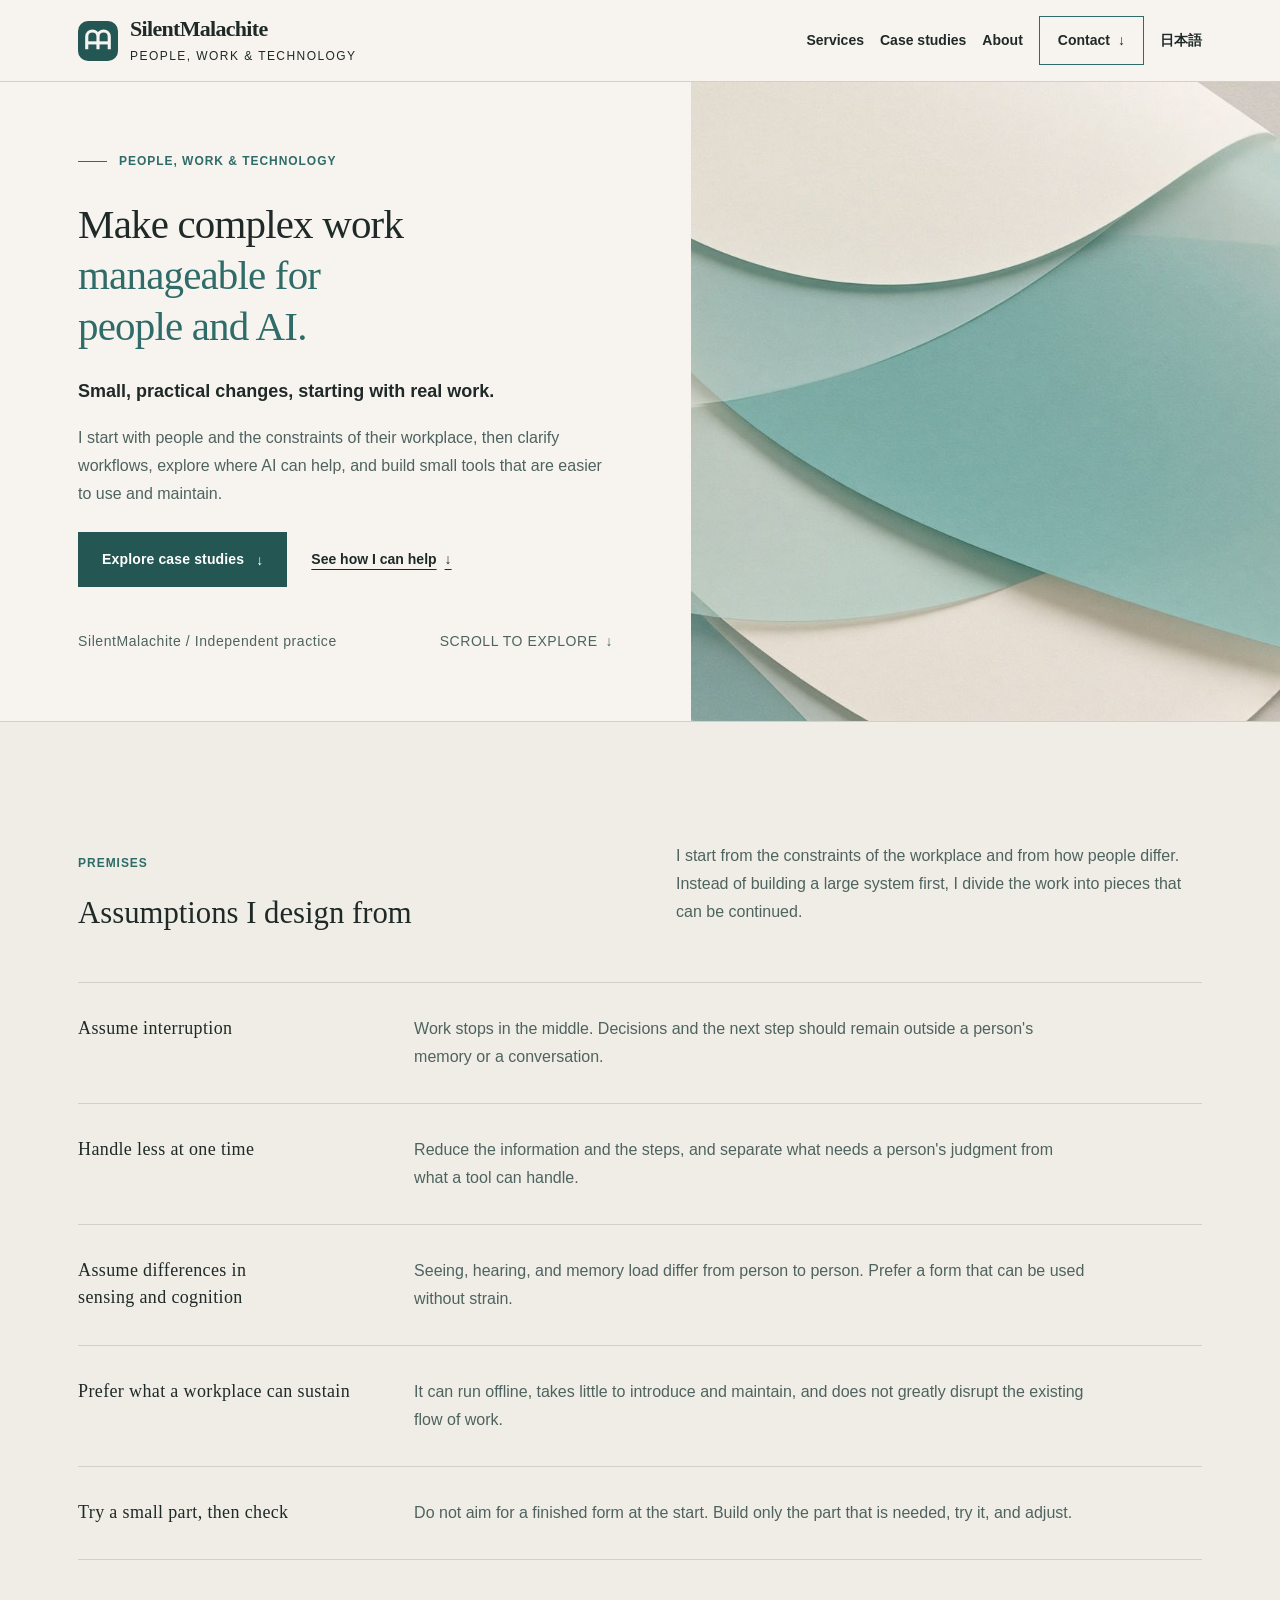
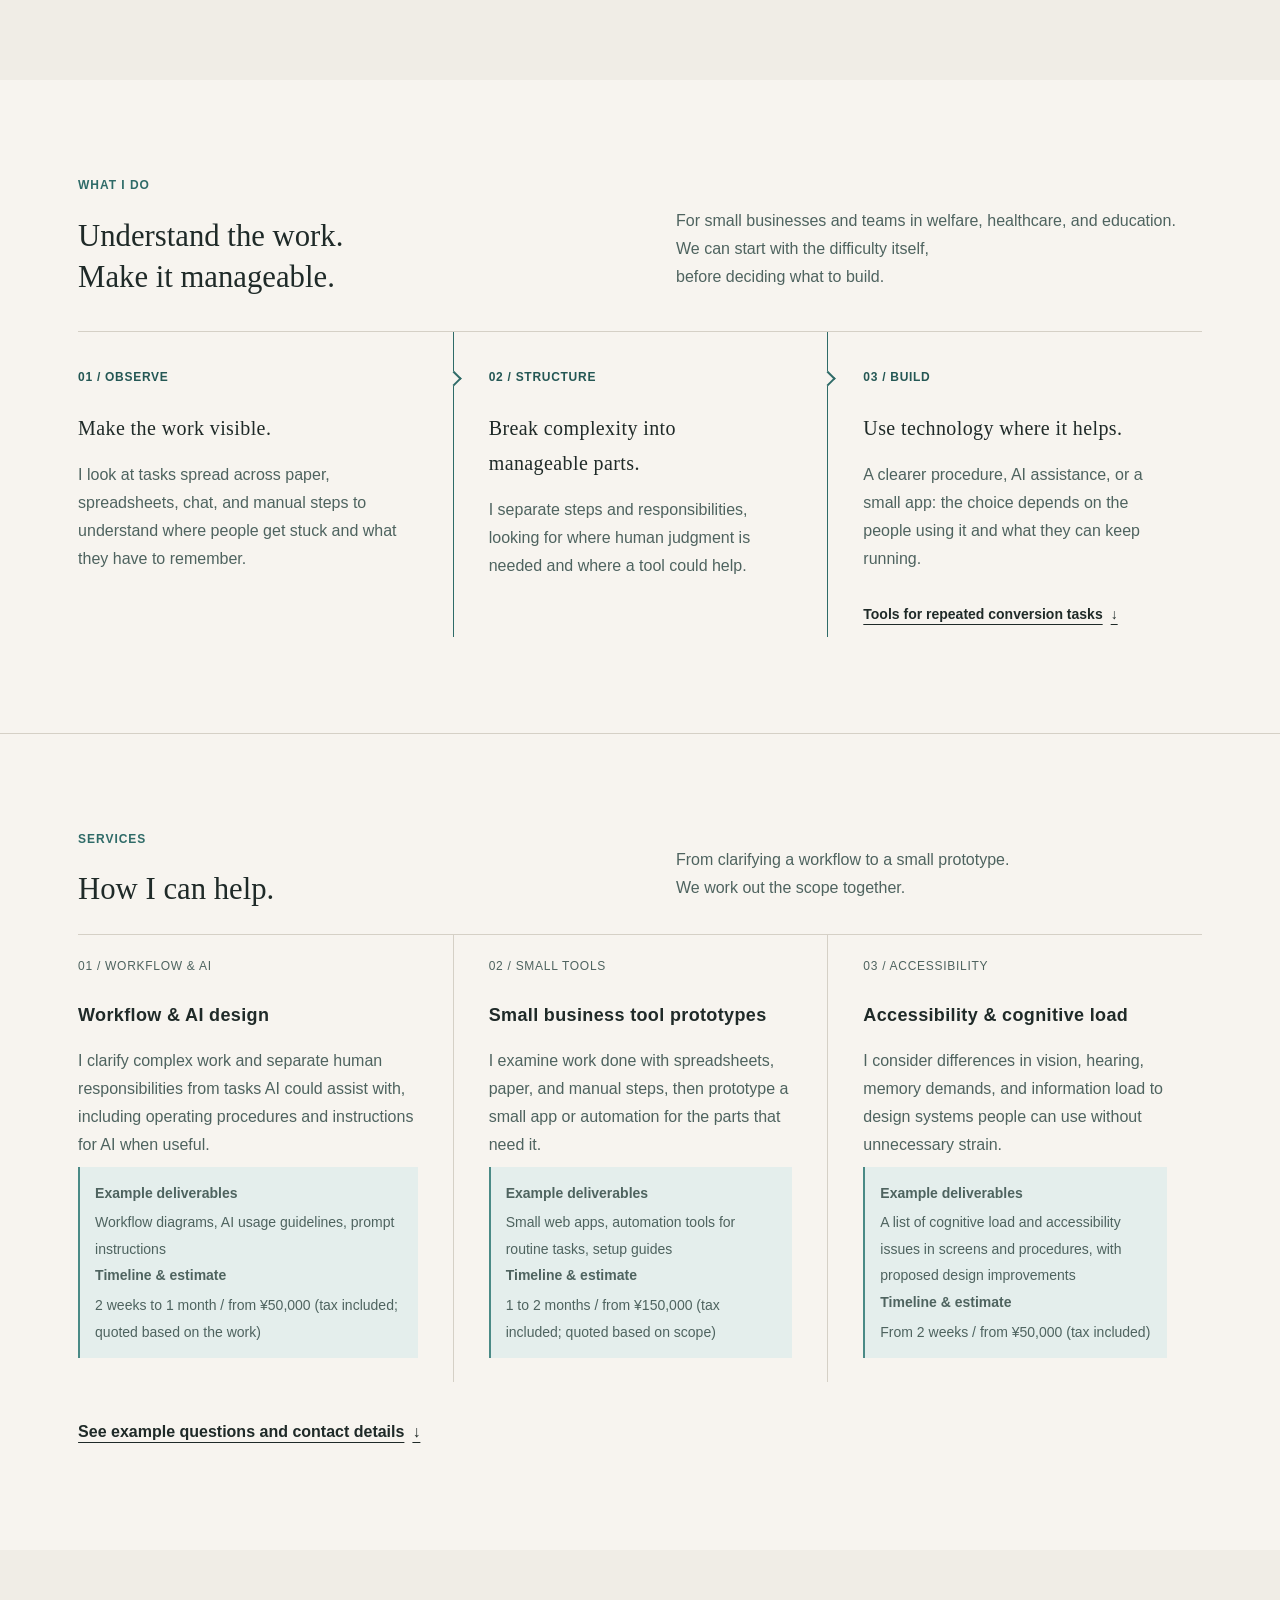
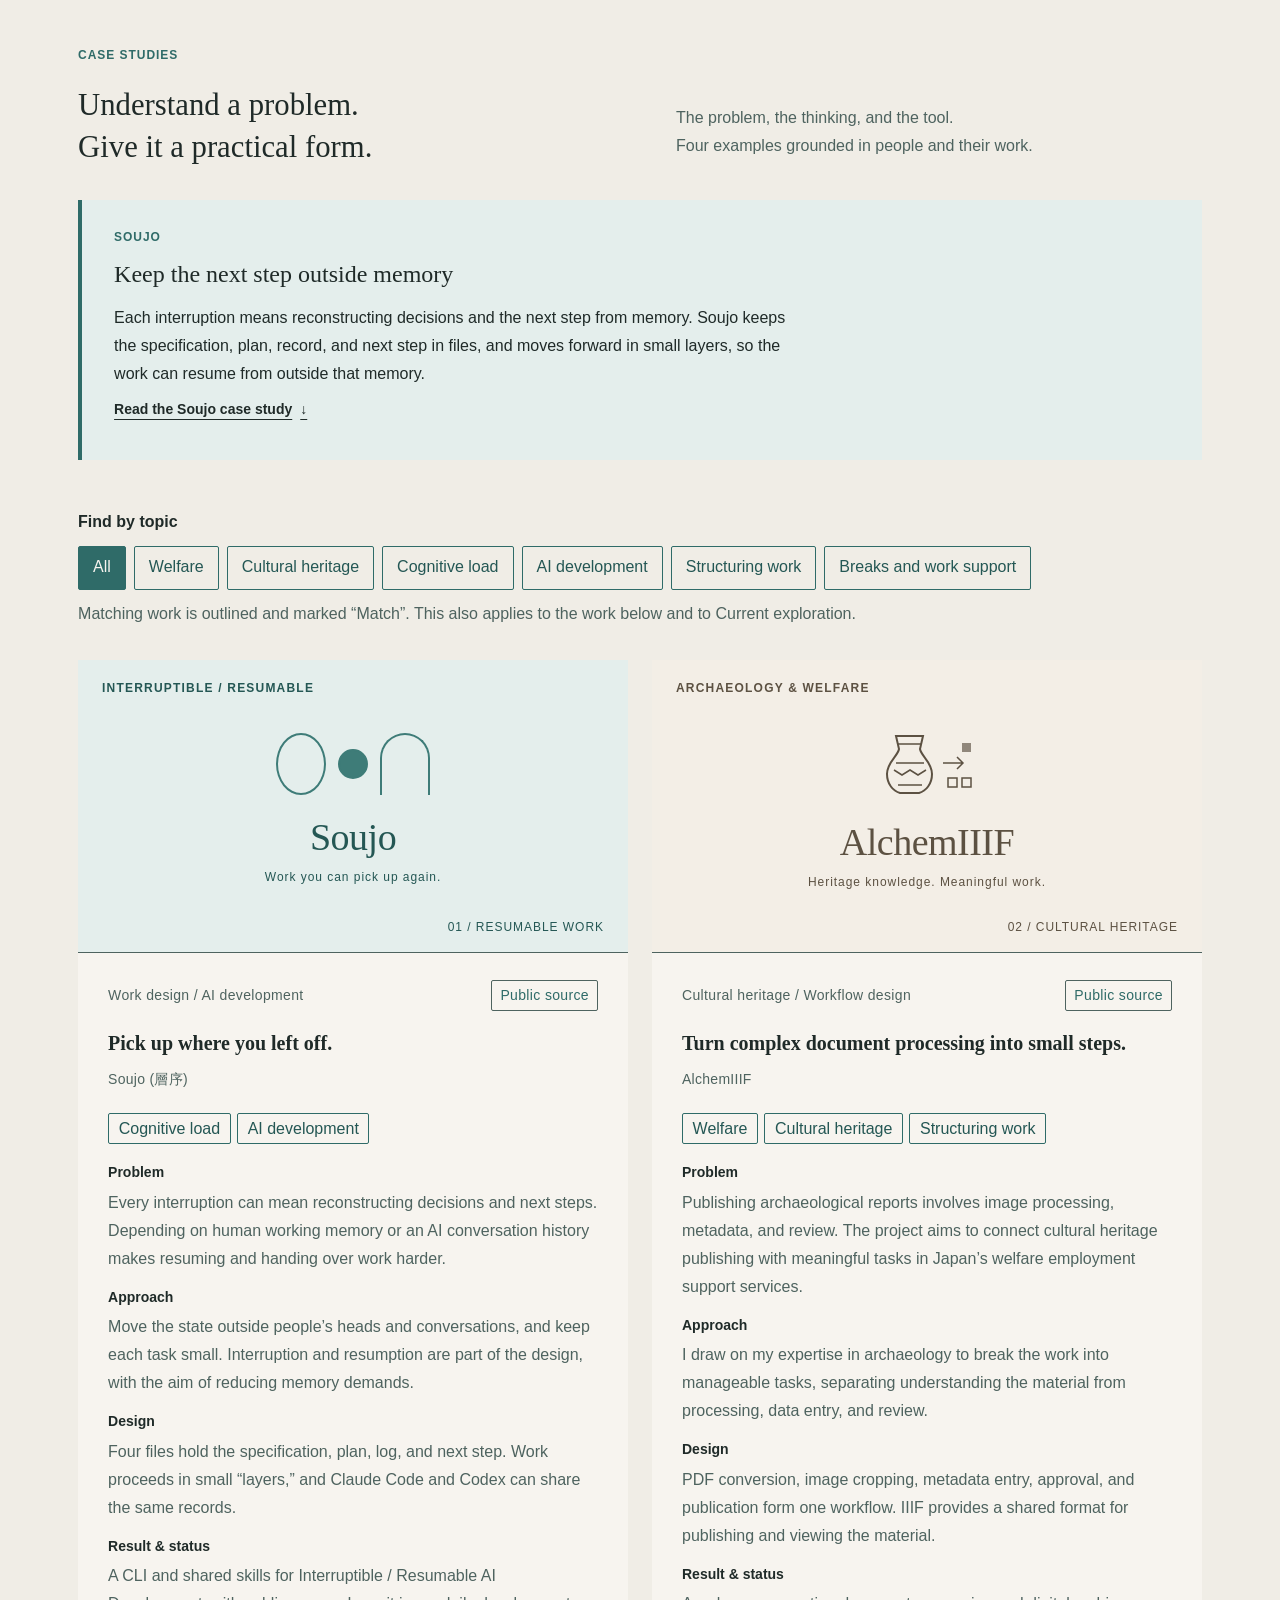
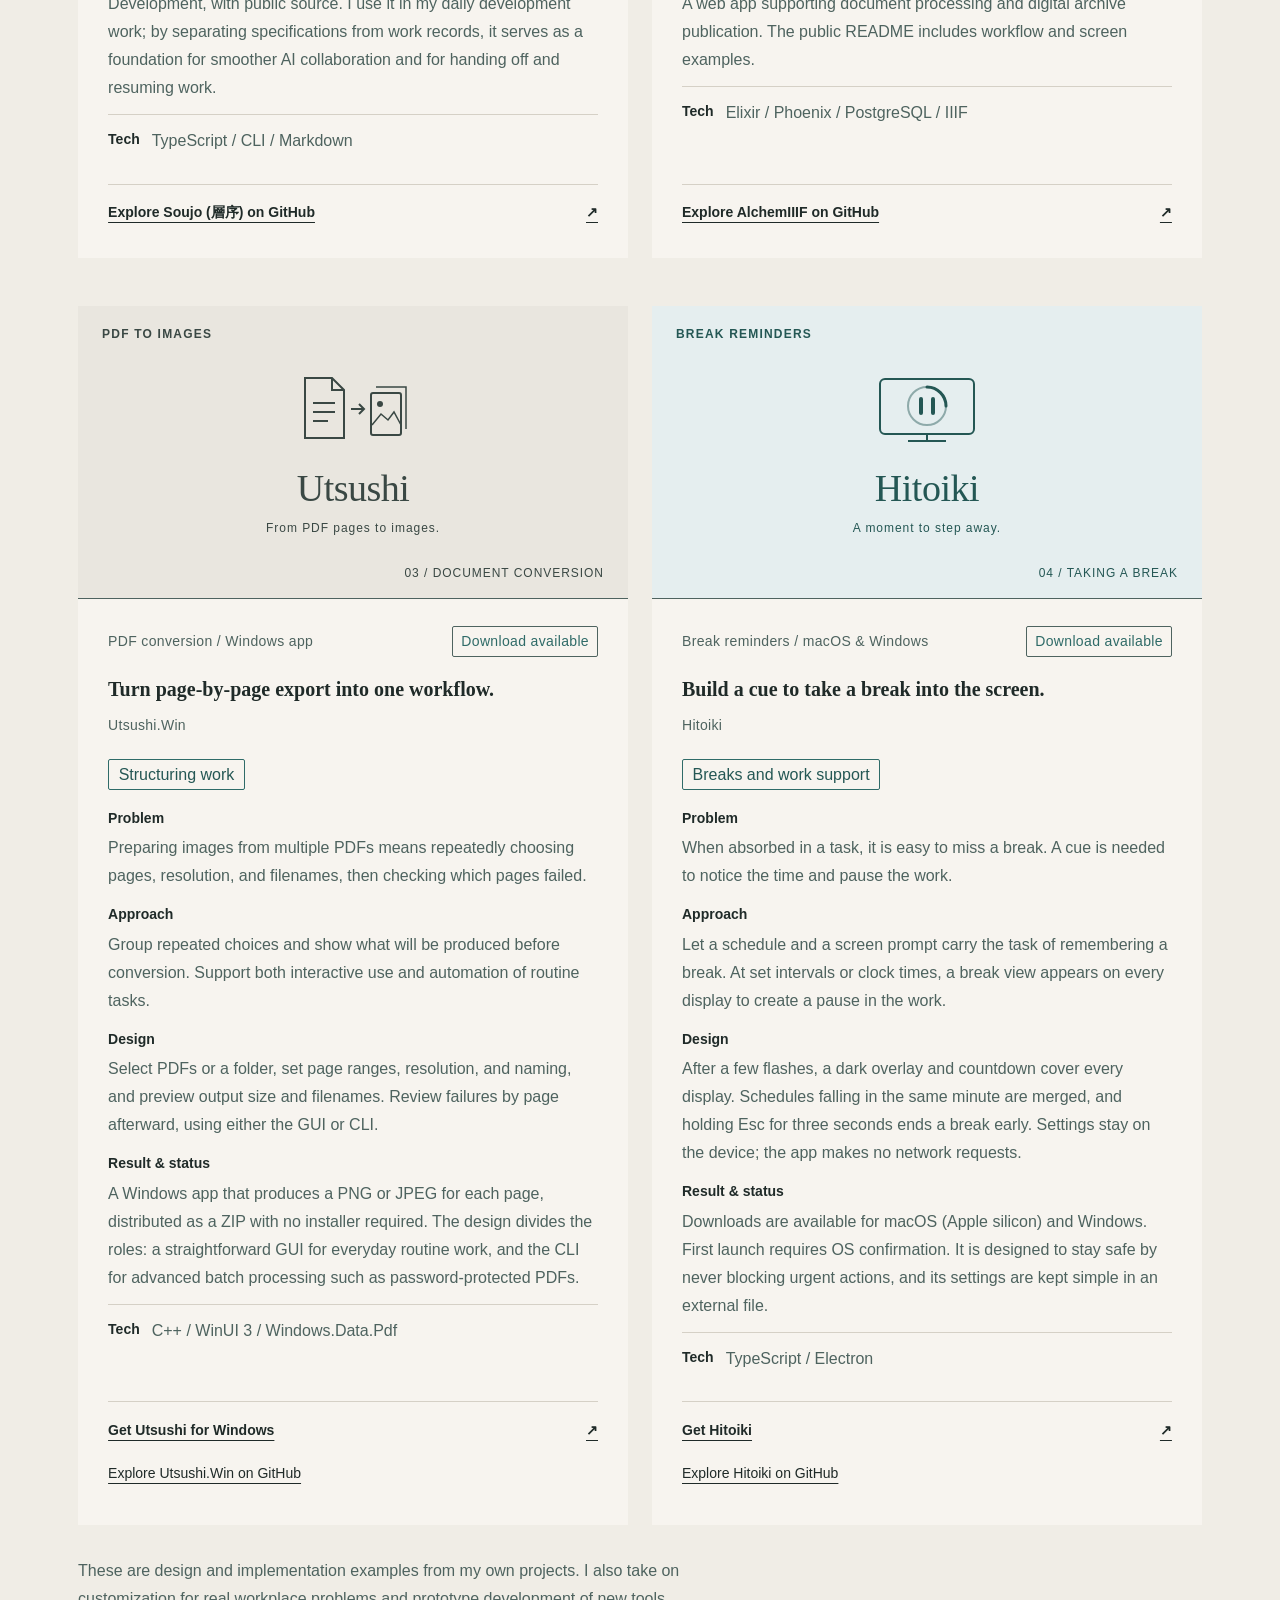
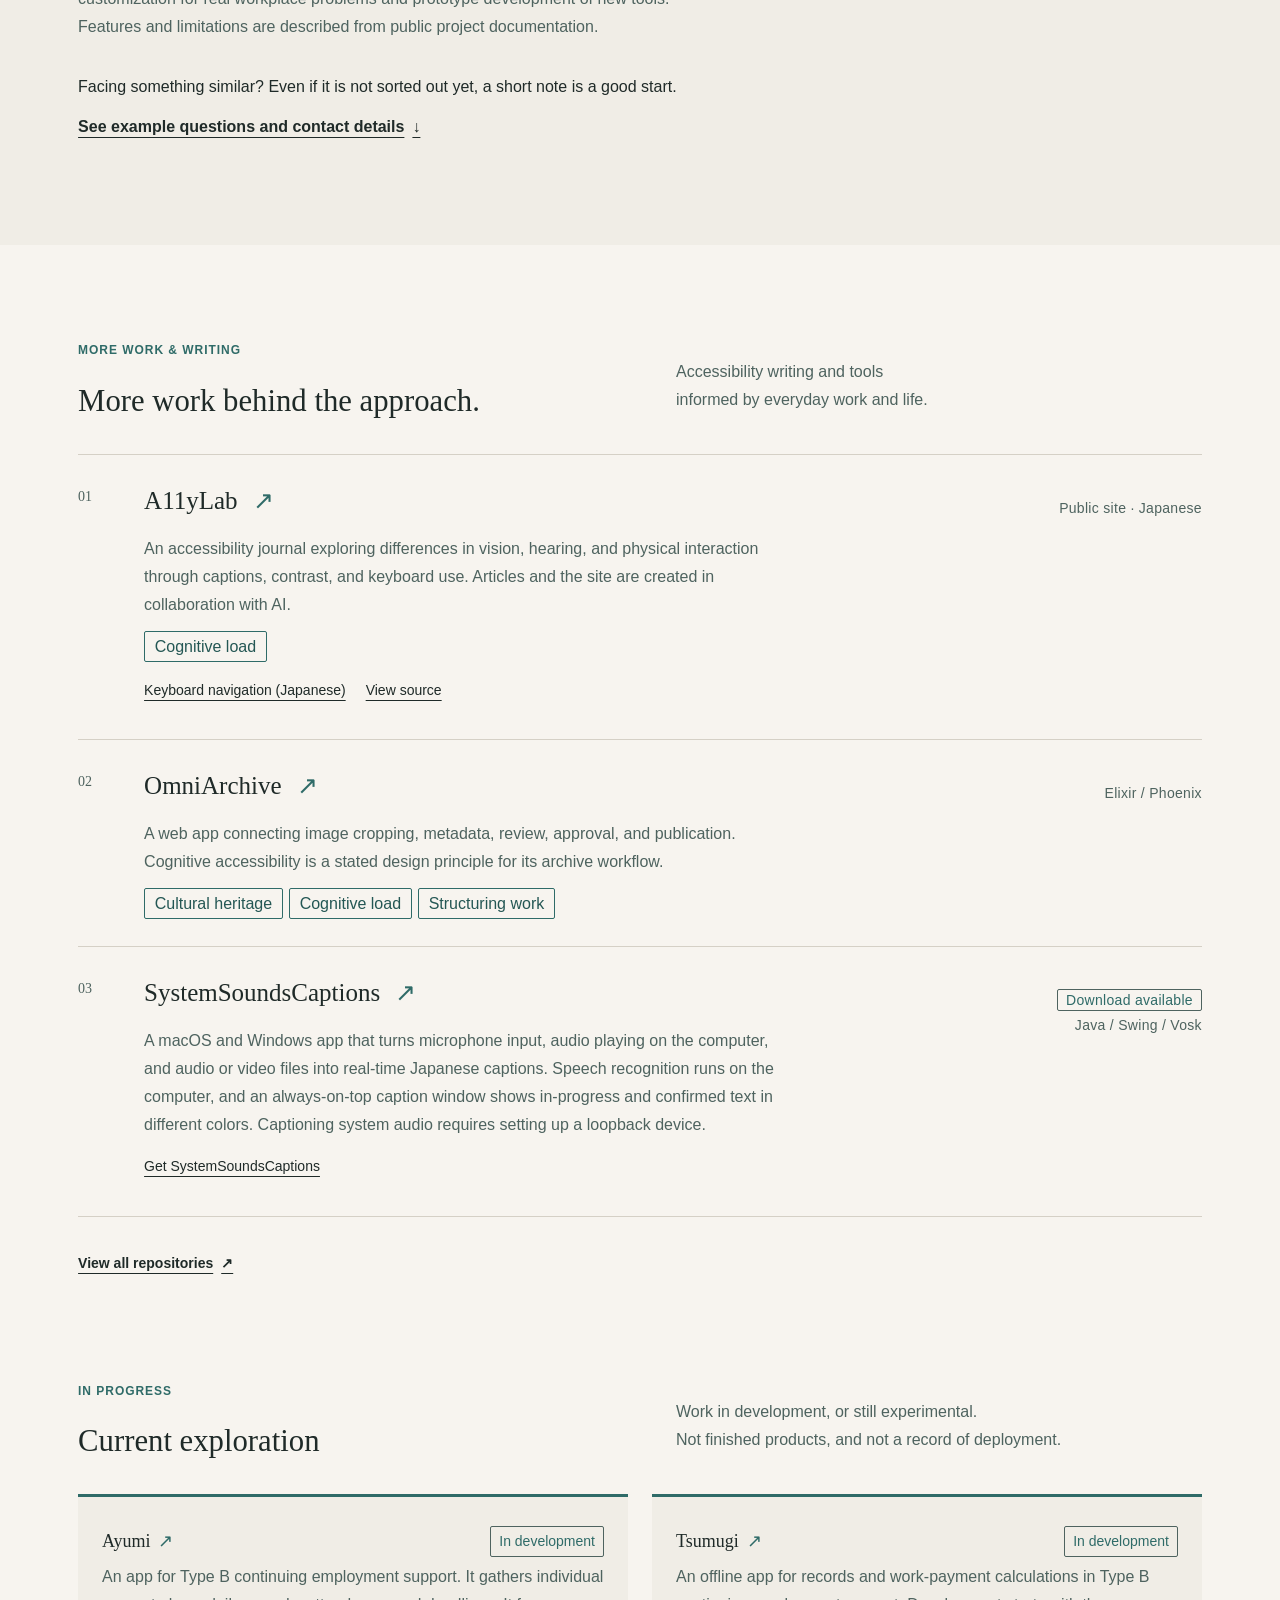
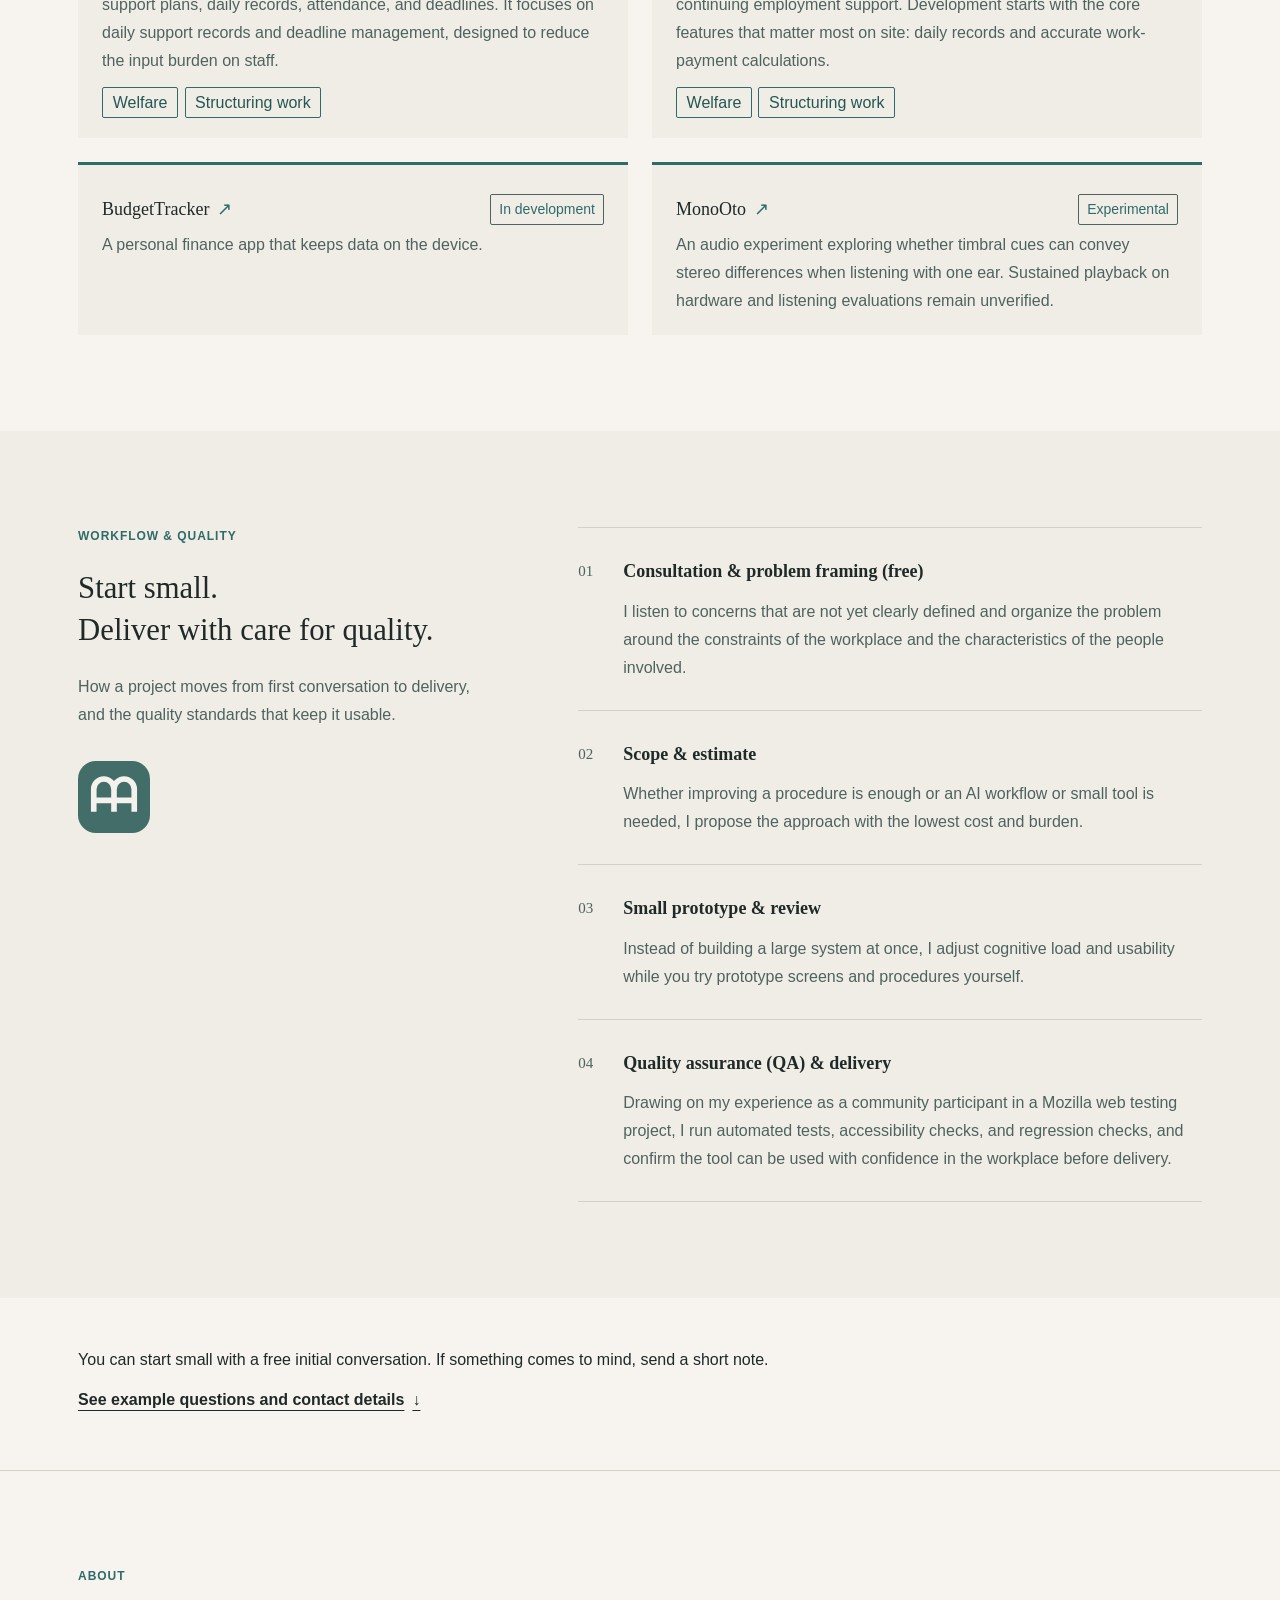
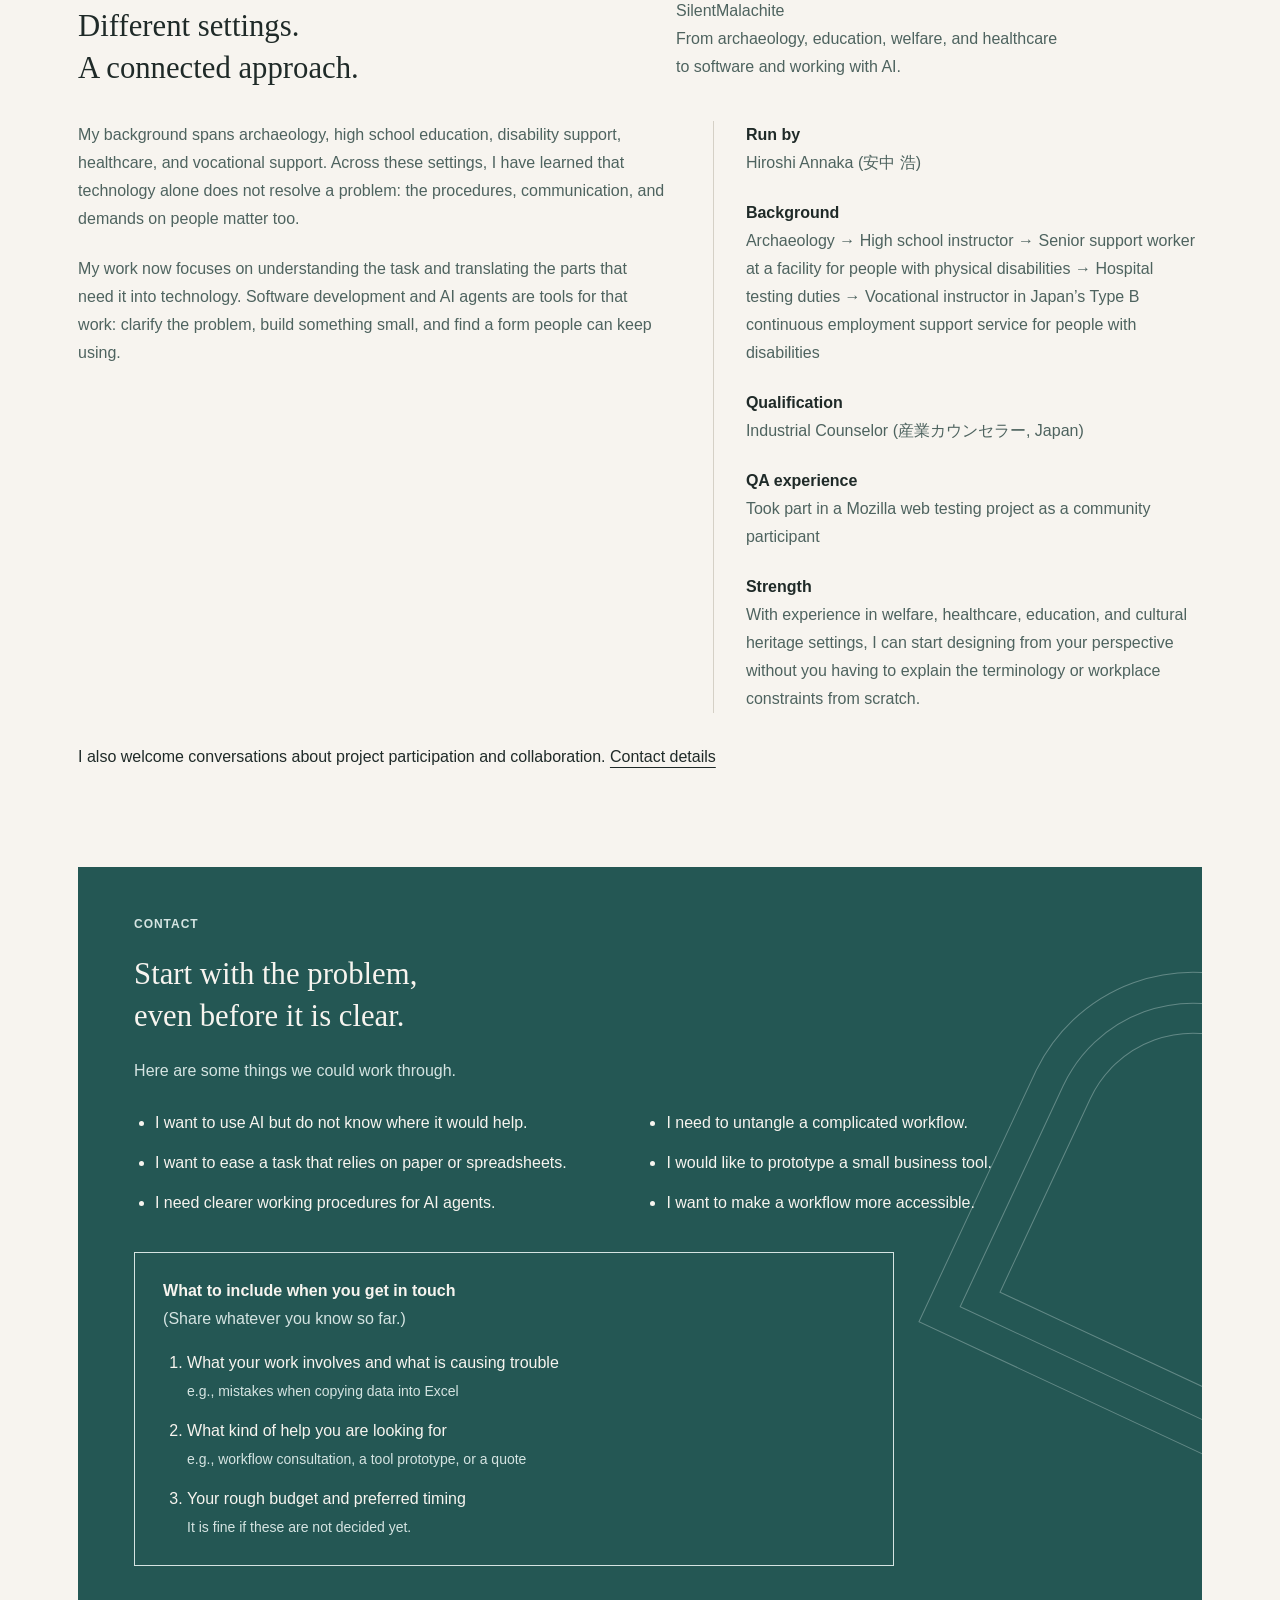
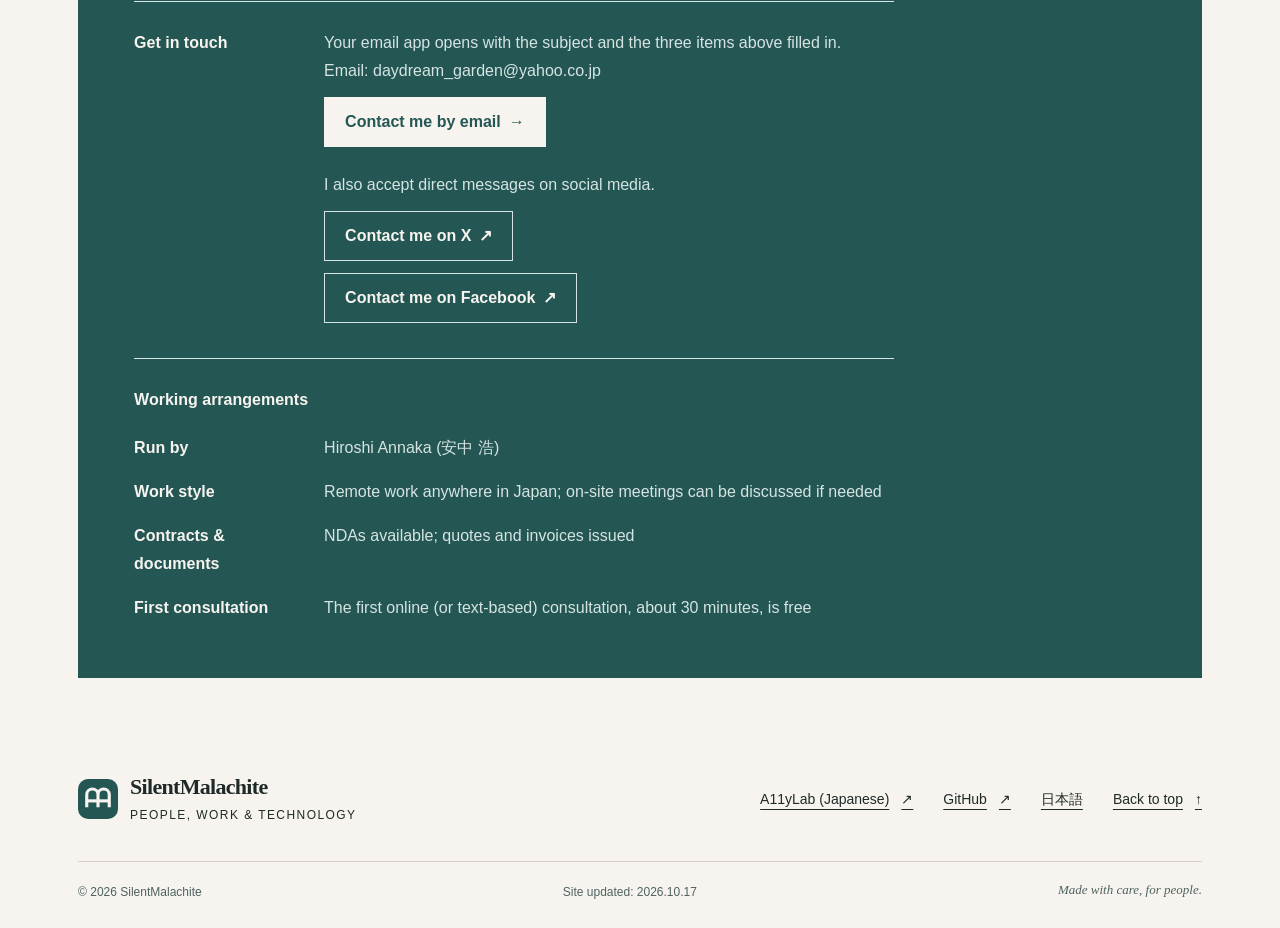
==== commit da72b29d: "feat: Add mid-page contact prompts after case studies and workflow - Replace the case-study contact " ====
--- a/site/en/index.html
+++ b/site/en/index.html
@@ -223,7 +223,10 @@
       </div>
       <p class="filter-empty" data-filter-empty="projects" hidden>No case studies match this topic.</p>
       <p class="case-context">These are design and implementation examples from my own projects. I also take on customization for real workplace problems and prototype development of new tools. Features and limitations are described from public project documentation.</p>
-      <a class="text-link case-contact" href="#contact">Facing something similar? See example questions and contact details <span aria-hidden="true">↓</span></a>
+      <aside class="mid-cta" aria-label="Contact prompt after the case studies">
+        <p>Facing something similar? Even if it is not sorted out yet, a short note is a good start.</p>
+        <a class="text-link" href="#contact">See example questions and contact details <span aria-hidden="true">↓</span></a>
+      </aside>
     </section>
 
     <section class="engineering section-wrap" id="engineering" aria-labelledby="engineering-title">
@@ -274,6 +277,11 @@
         <article><span>04</span><div><h3>Quality assurance (QA) &amp; delivery</h3><p>Drawing on my experience as a community participant in a Mozilla web testing project, I run automated tests, accessibility checks, and regression checks, and confirm the tool can be used with confidence in the workplace before delivery.</p></div></article>
       </div>
     </section>
+
+    <aside class="mid-cta mid-cta-band section-wrap" aria-label="Contact prompt after the workflow">
+      <p>You can start small with a free initial conversation. If something comes to mind, send a short note.</p>
+      <a class="text-link" href="#contact">See example questions and contact details <span aria-hidden="true">↓</span></a>
+    </aside>
 
     <section class="about section-wrap" id="about" aria-labelledby="about-title">
       <div class="section-intro">
--- a/site/assets/styles.css
+++ b/site/assets/styles.css
@@ -1461,14 +1461,25 @@
   margin-top:28px;
   font-size:var(--text-md);
 }
-/* 事例を読み終えた位置から、相談例と連絡先へ進めるようにする。 */
-.case-contact {
-  margin-top:var(--space-md);
+/* 長い節を読み終えた位置から、相談例と連絡先へ戻れるようにする。 */
+.mid-cta {
+  margin-top:var(--space-lg);
+  max-width:72ch;
+}
+.mid-cta .text-link {
+  margin-top:var(--space-3xs);
   font-size:var(--text-md);
 }
-:lang(ja) .case-contact {
+:lang(ja) .mid-cta {
   word-break:keep-all;
   word-break:auto-phrase;
+}
+/* 節と節の間に置く場合は、前後の節と区切って余白を取る。 */
+.mid-cta-band {
+  margin-top:0;
+  max-width:none;
+  padding-block:var(--space-xl);
+  border-bottom:1px solid var(--line);
 }
 .case-details {
   margin:0 0 28px;
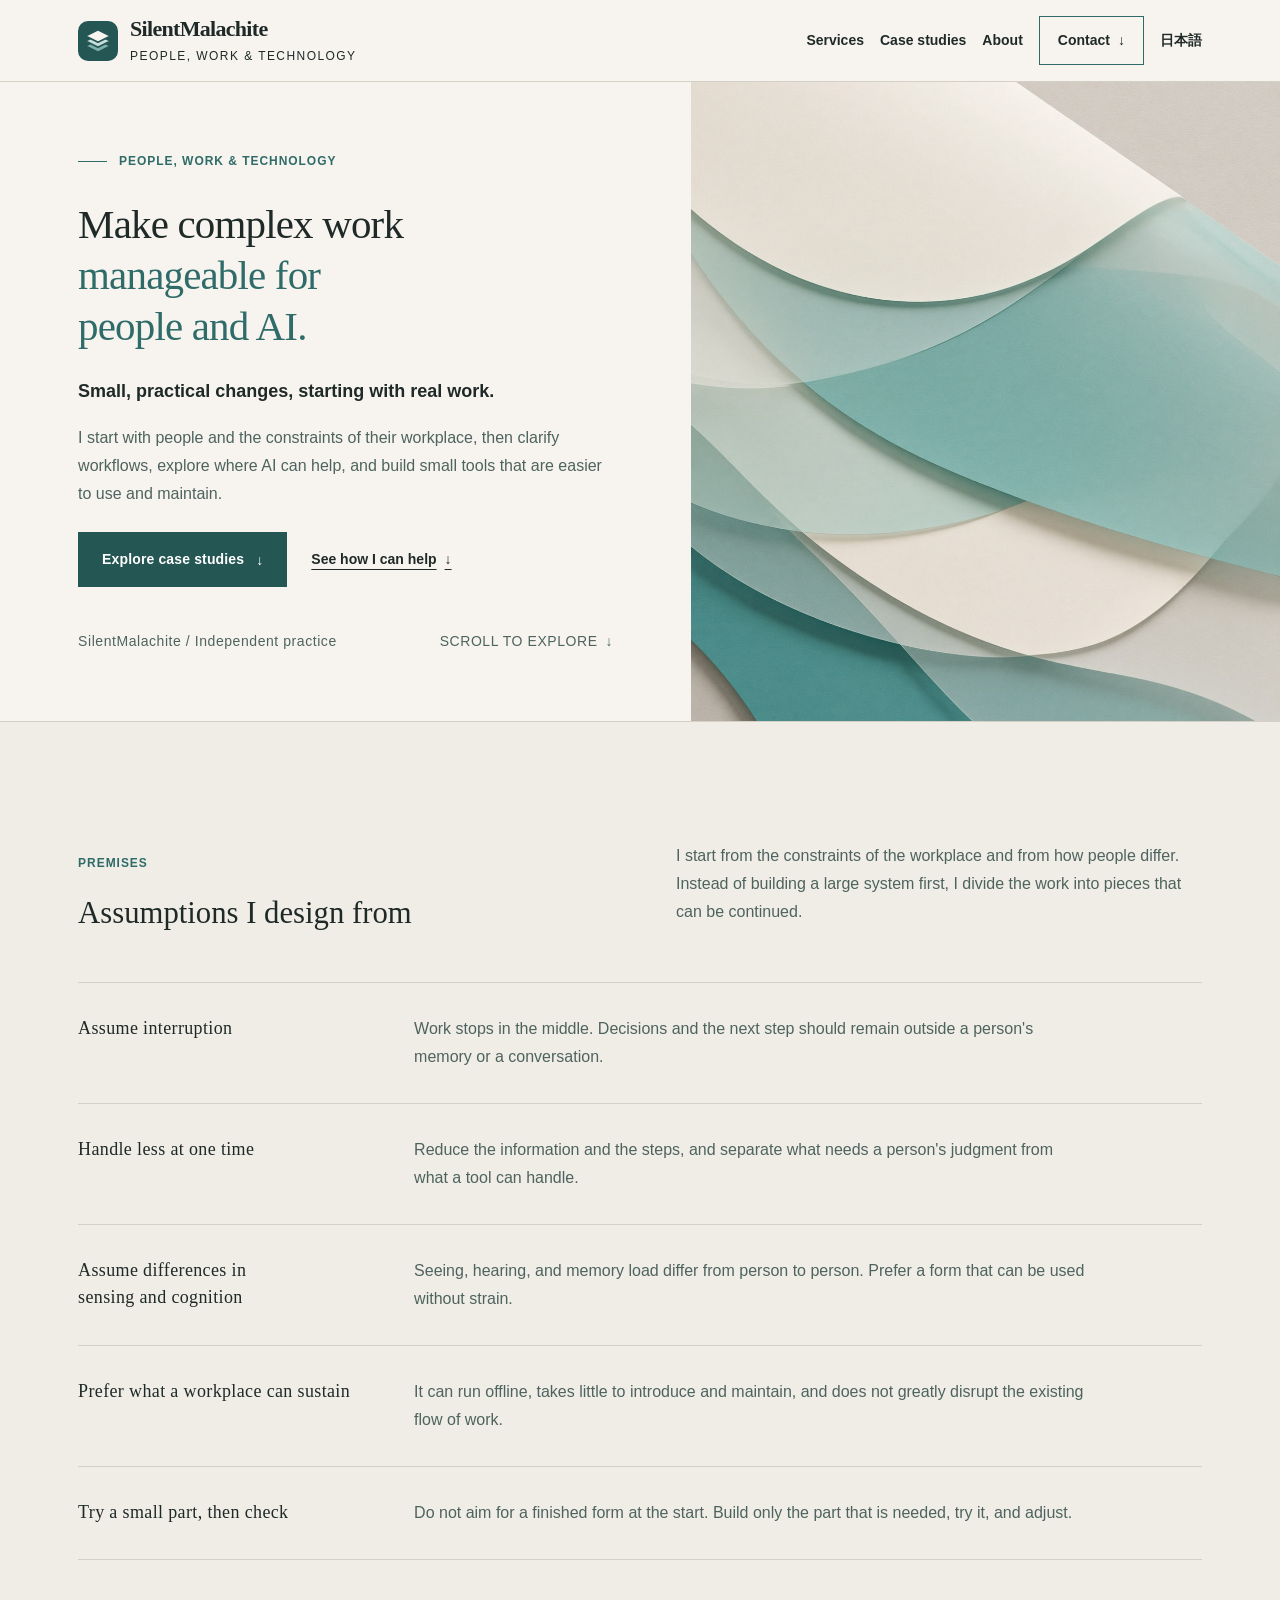
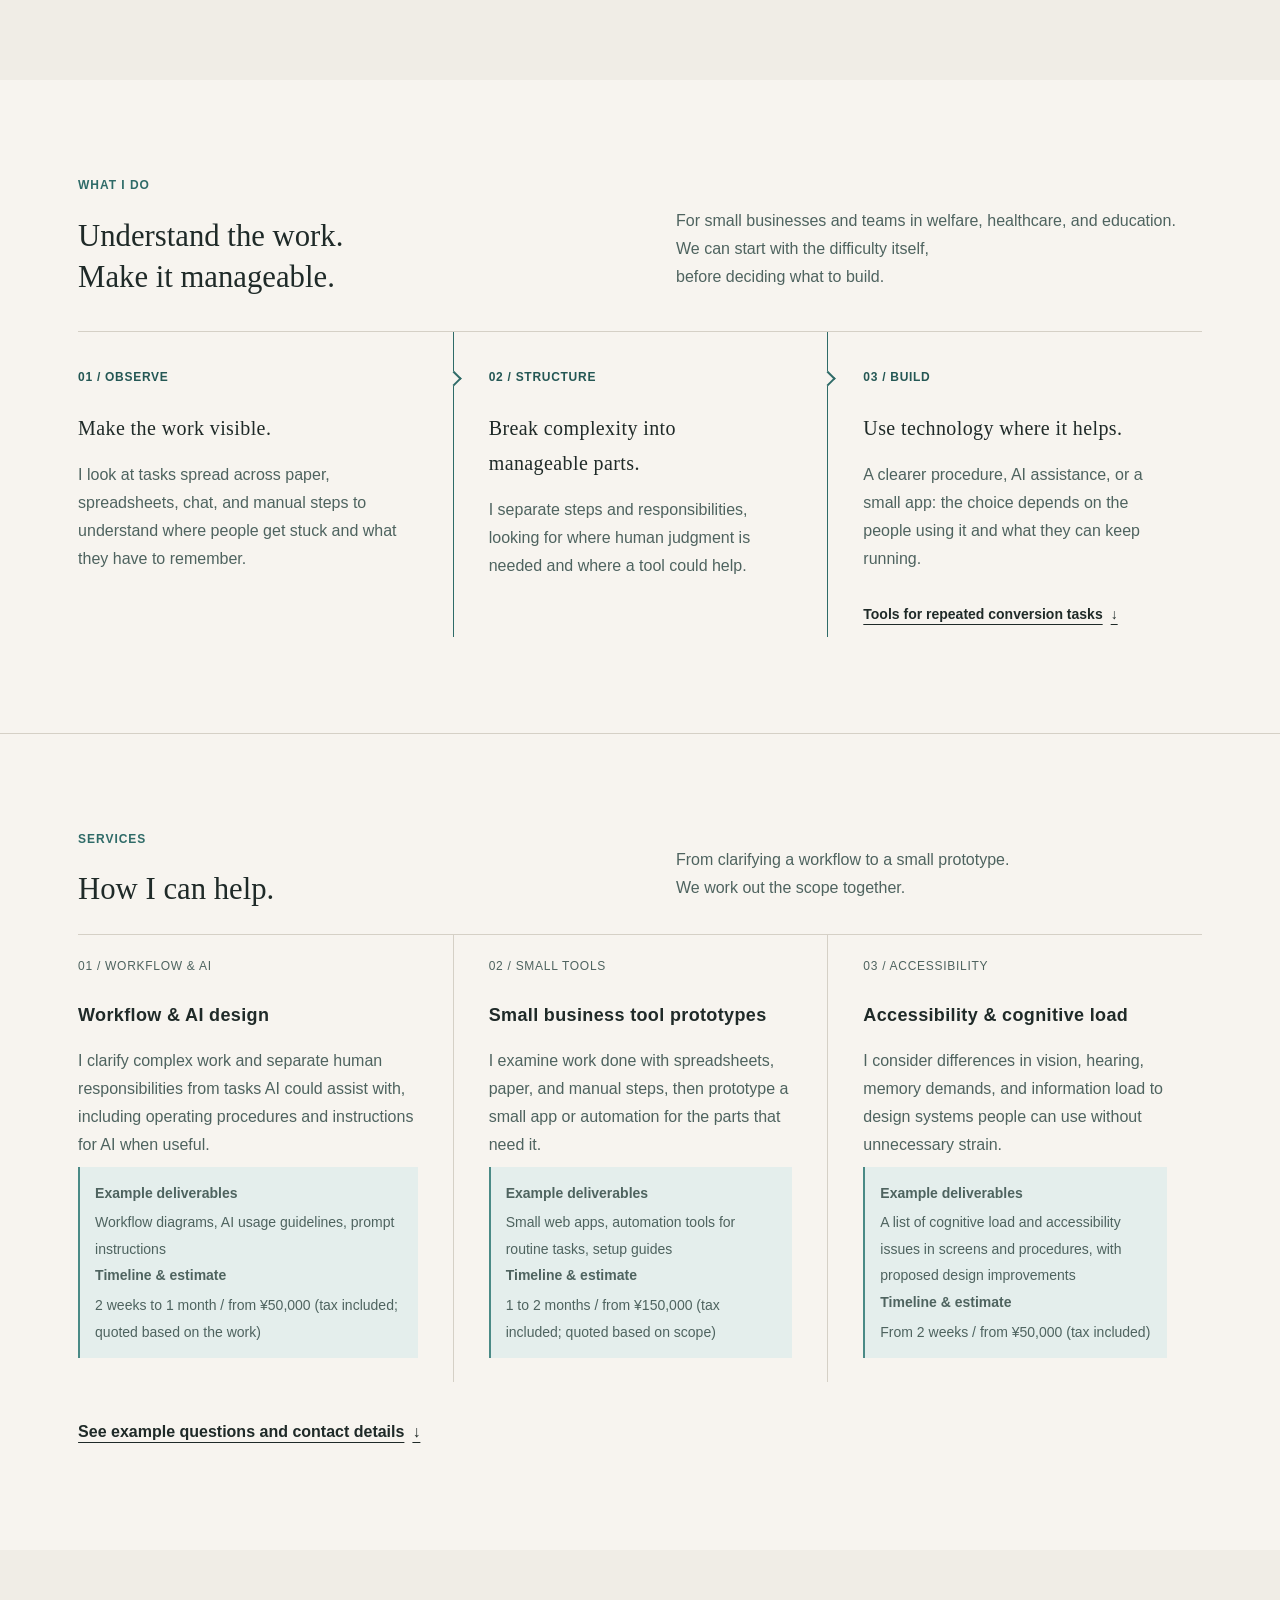
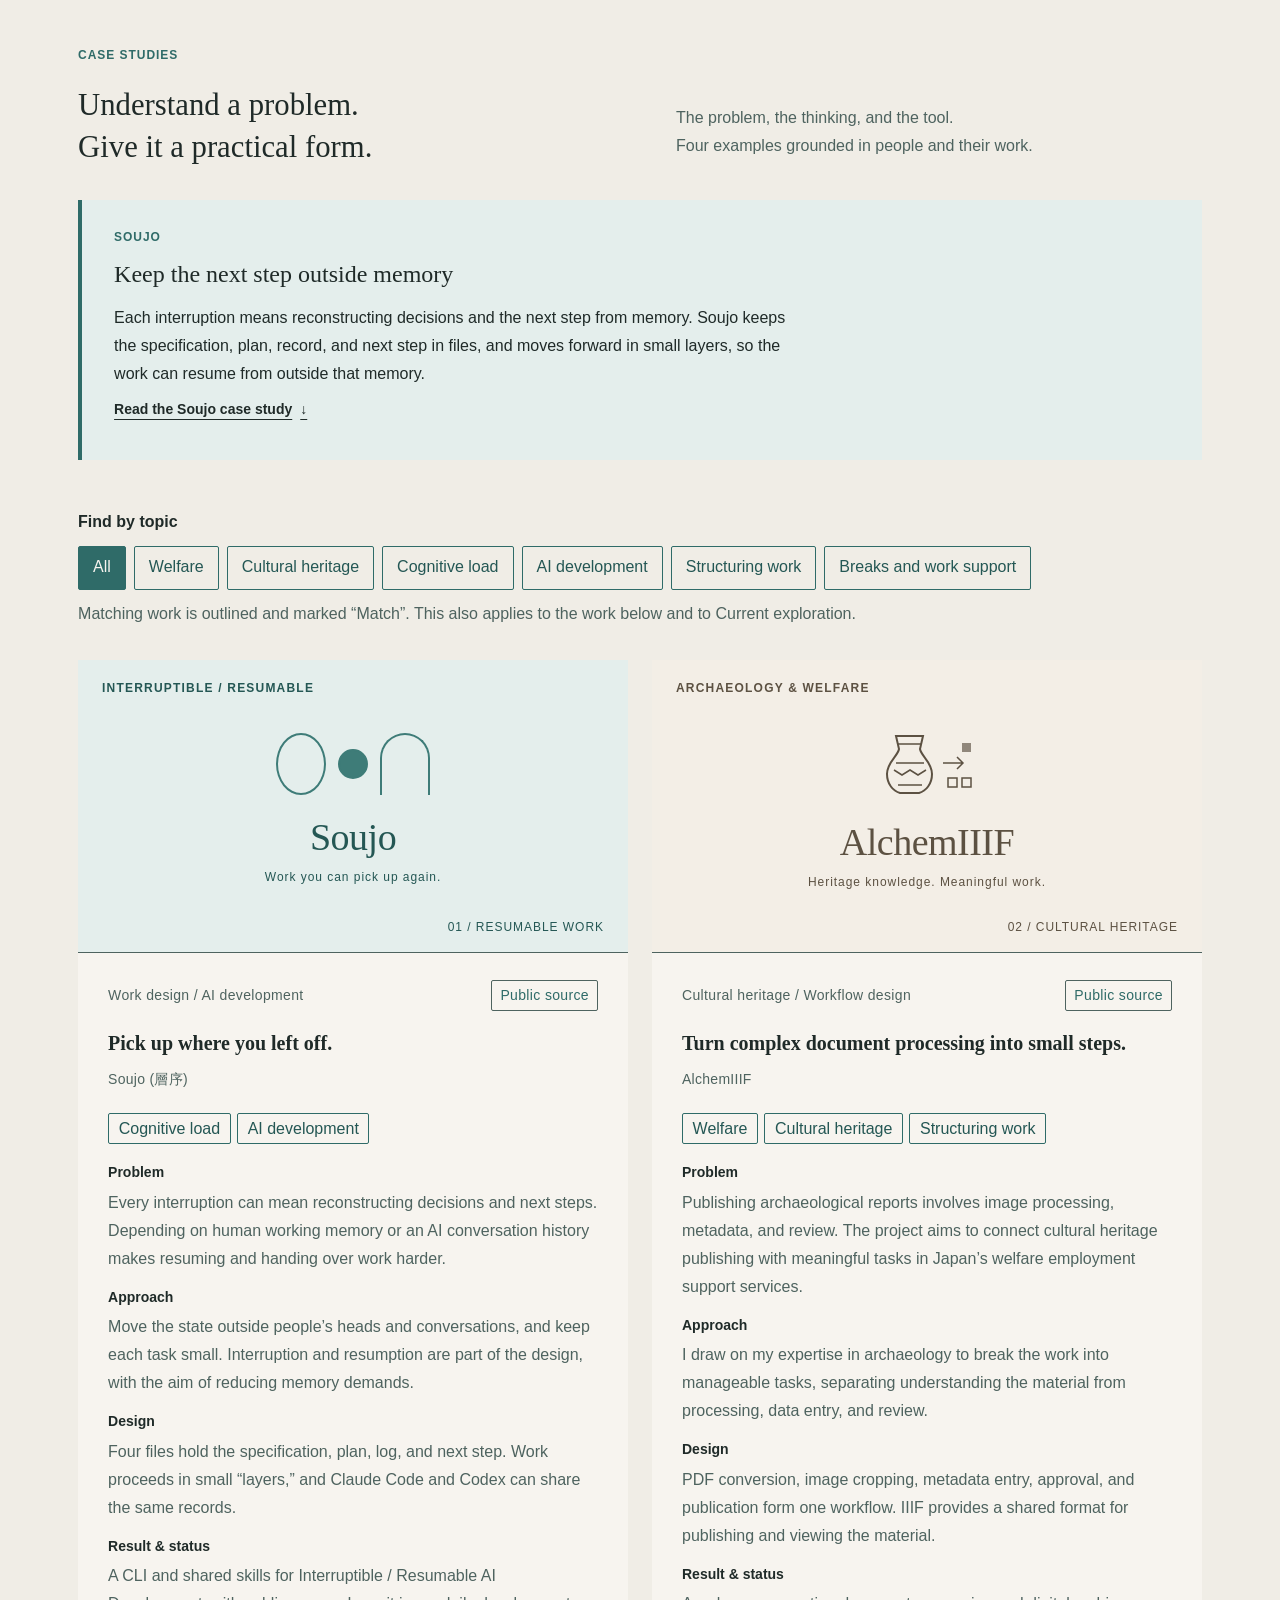
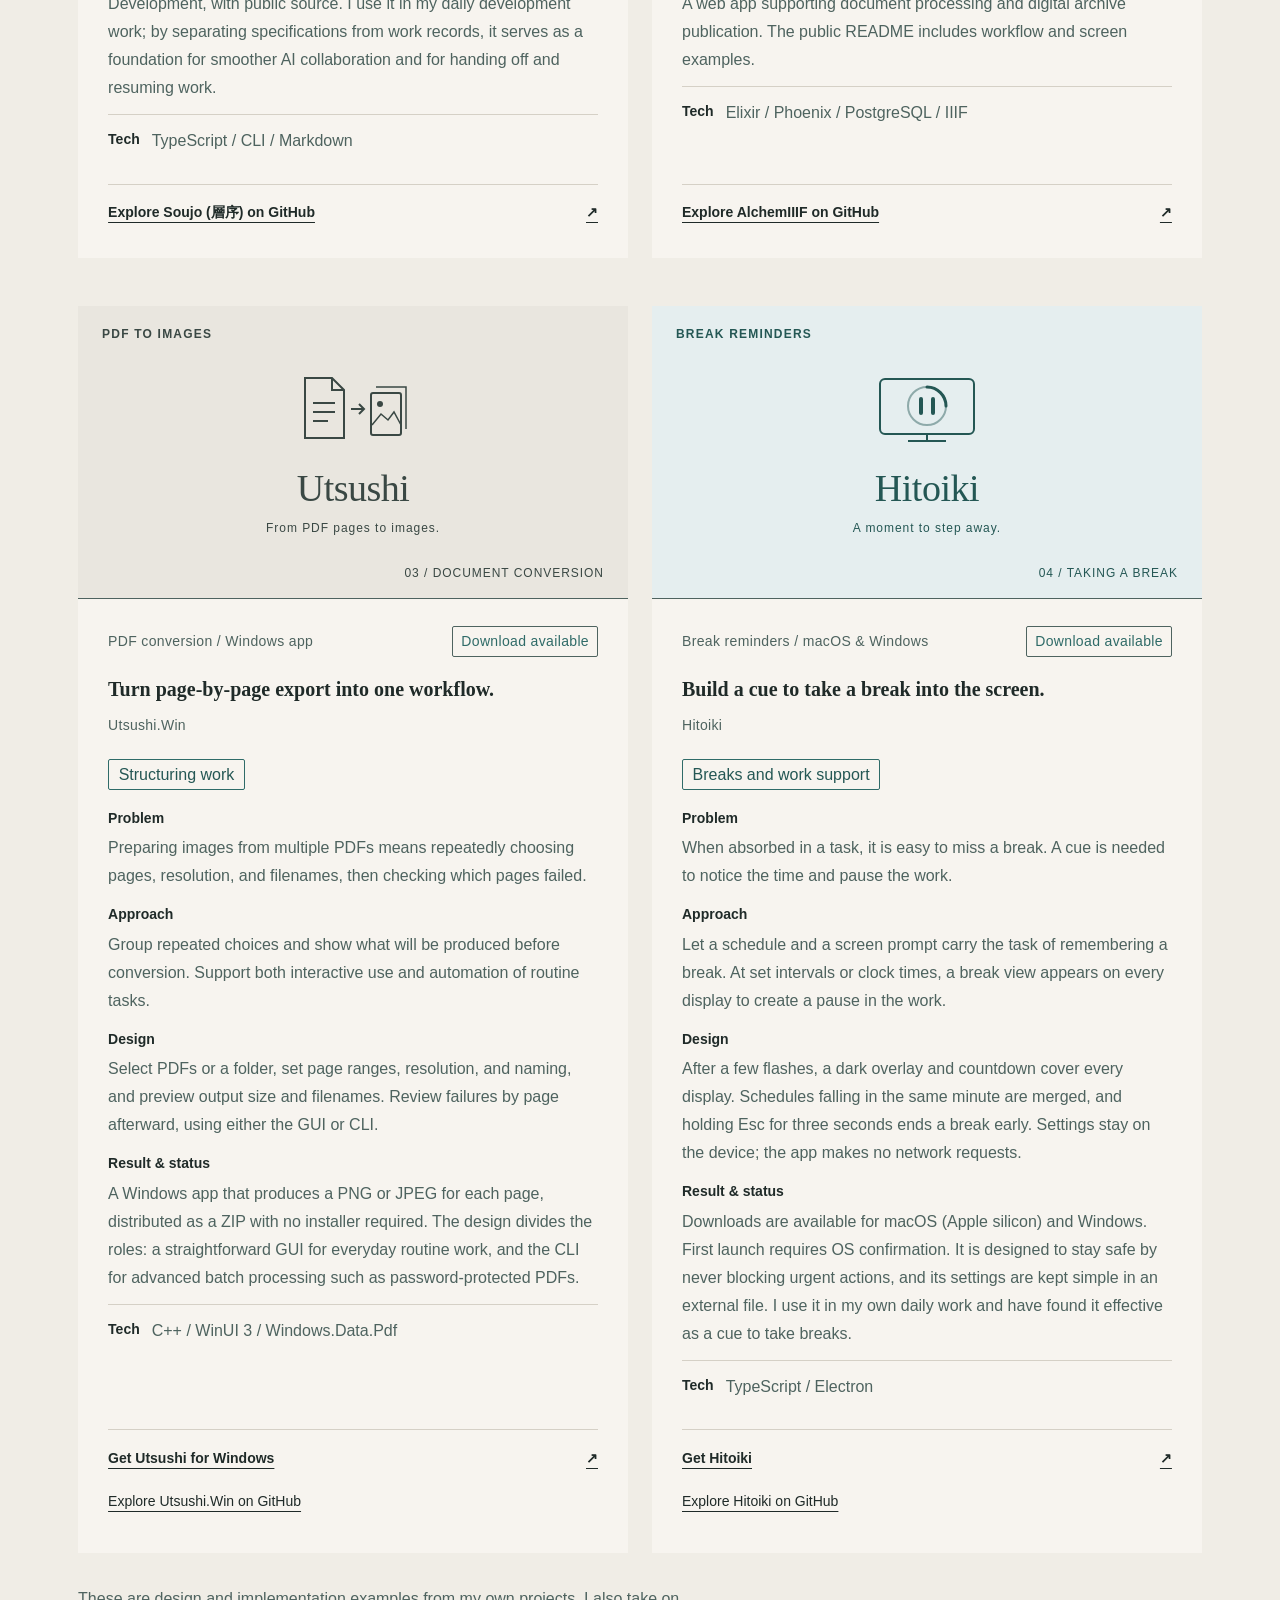
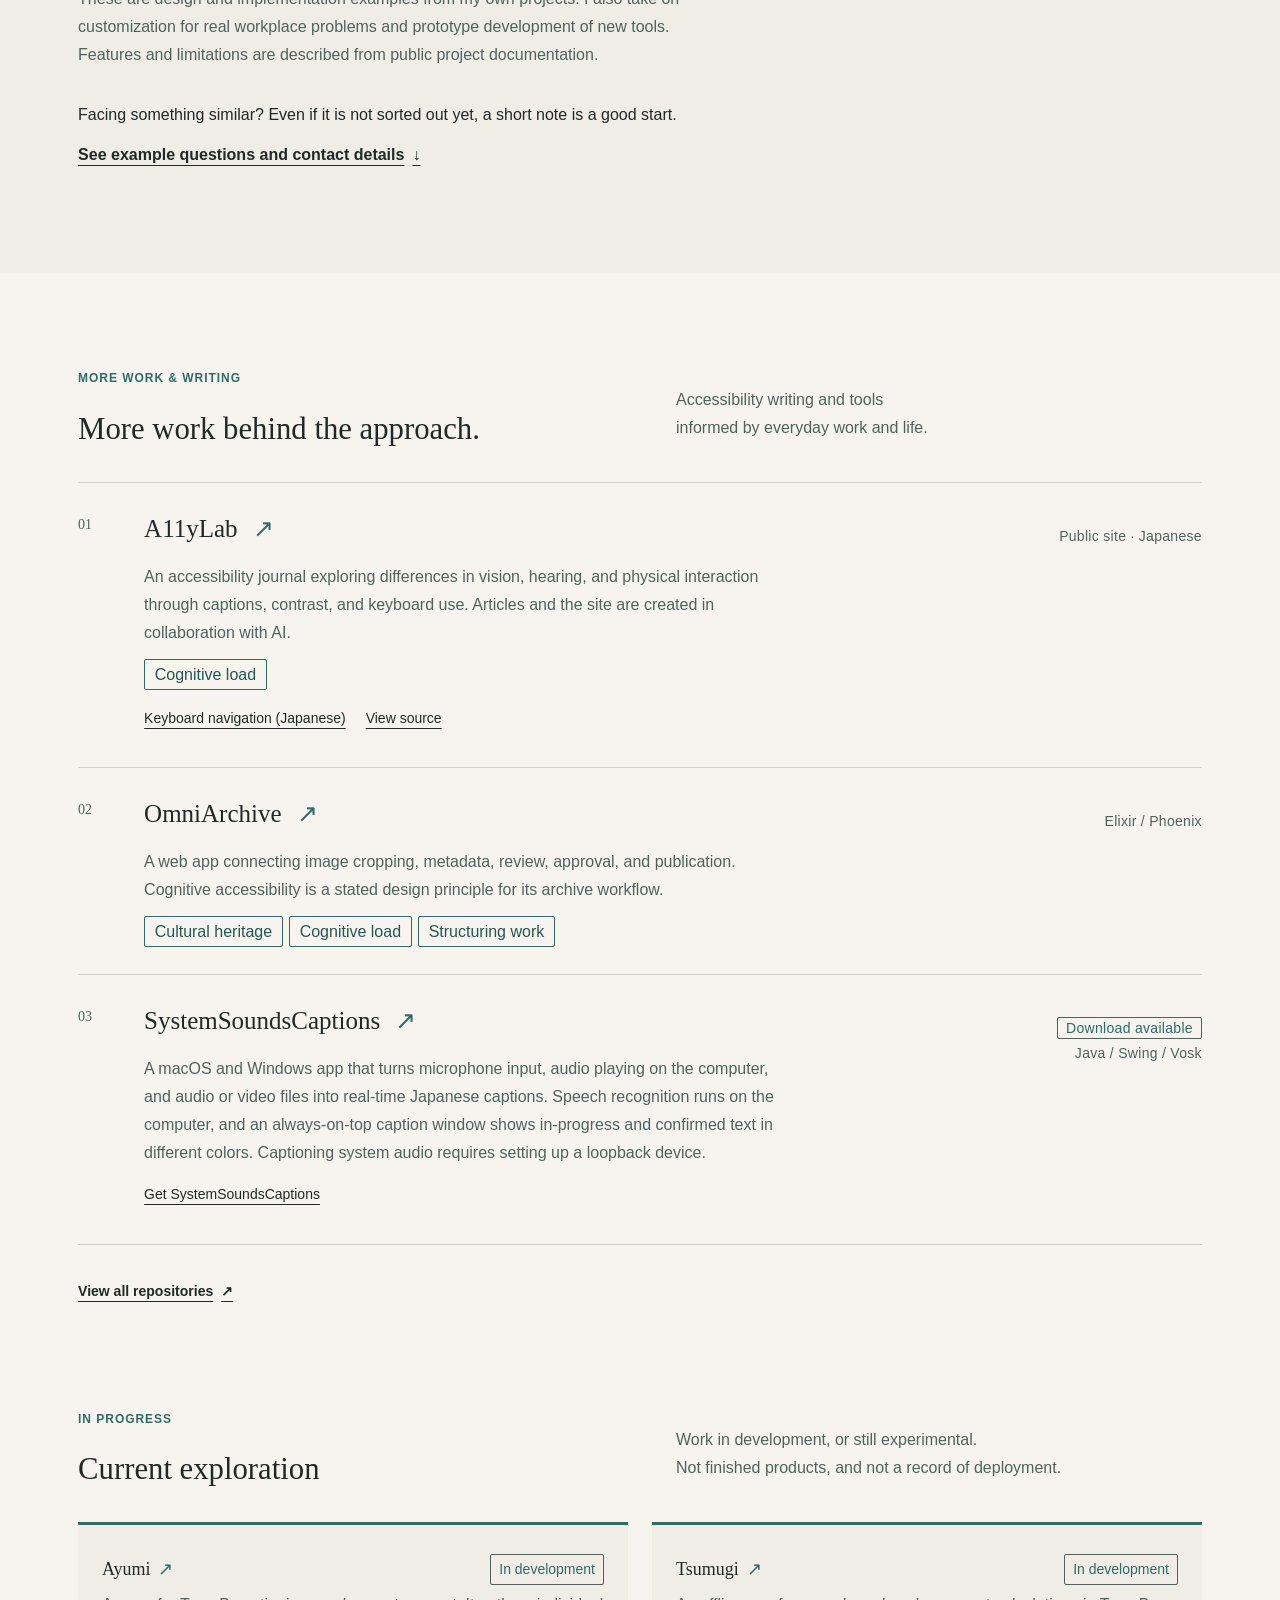
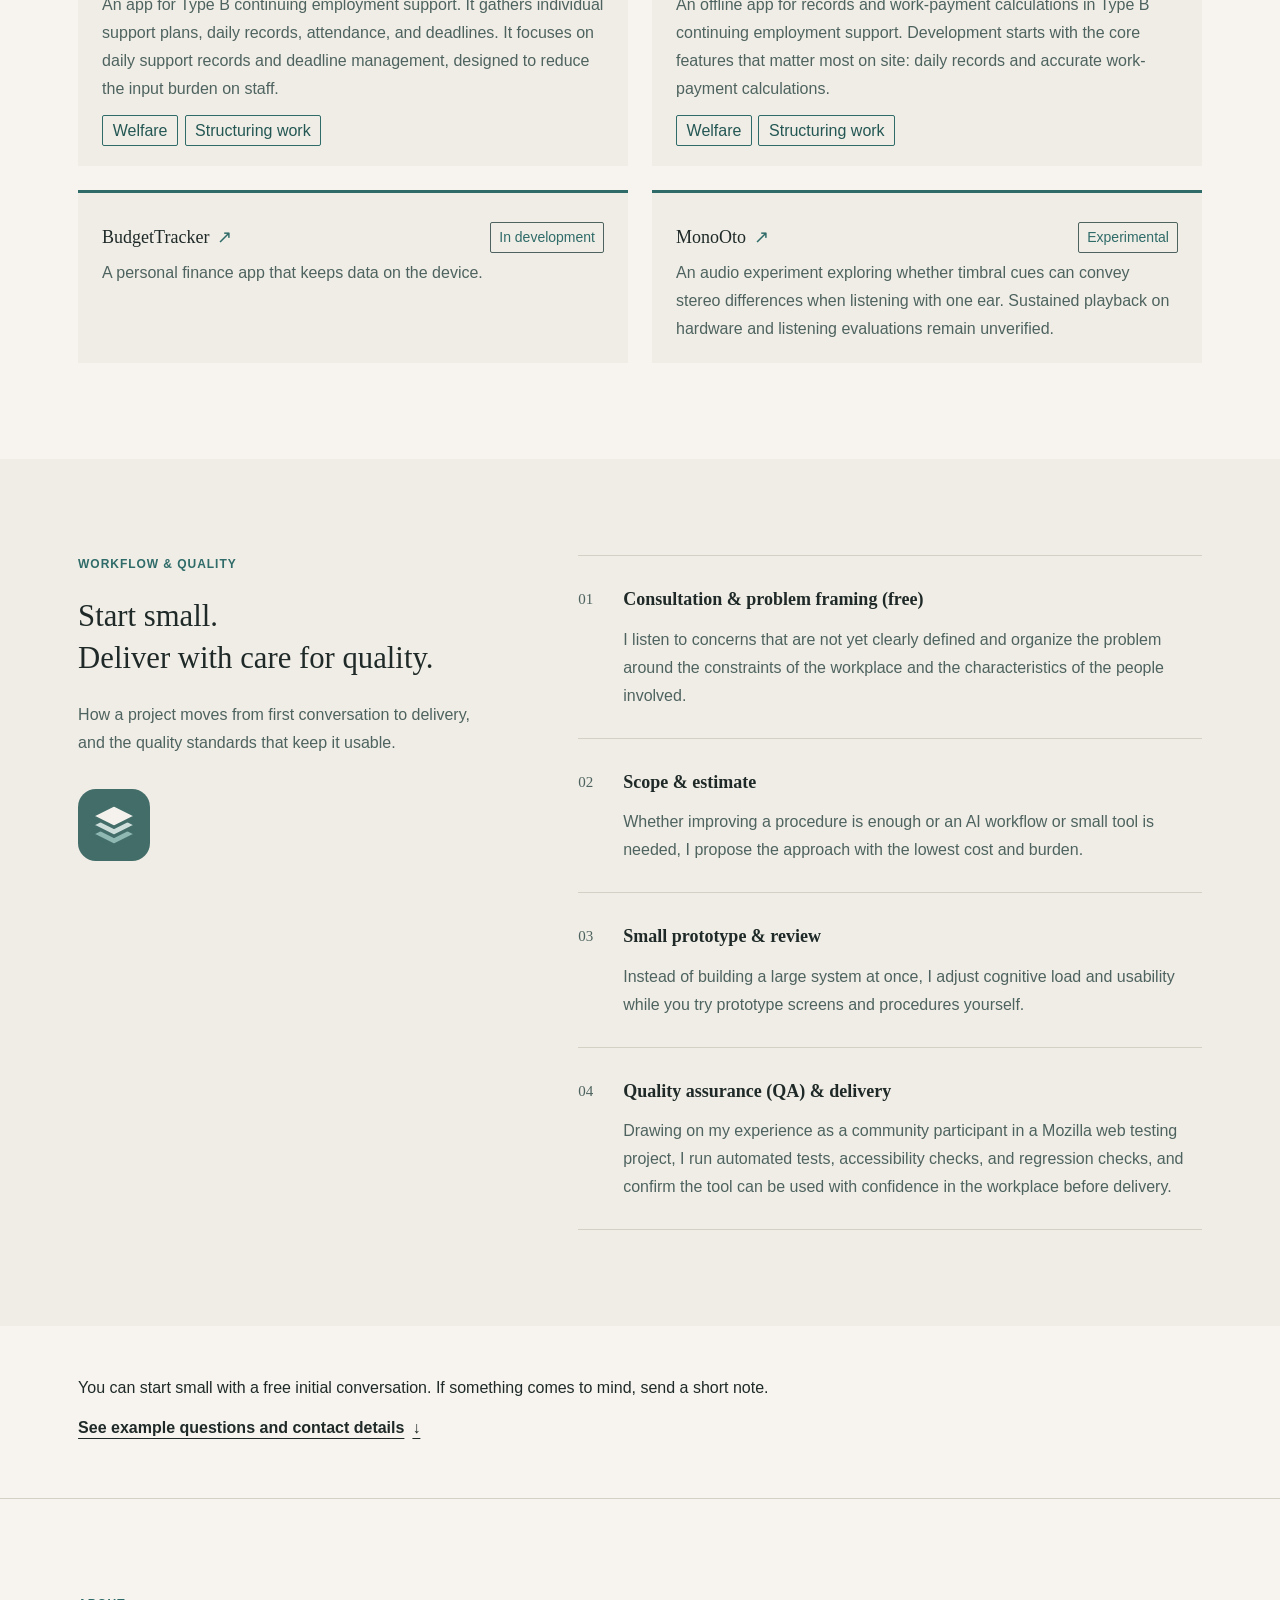
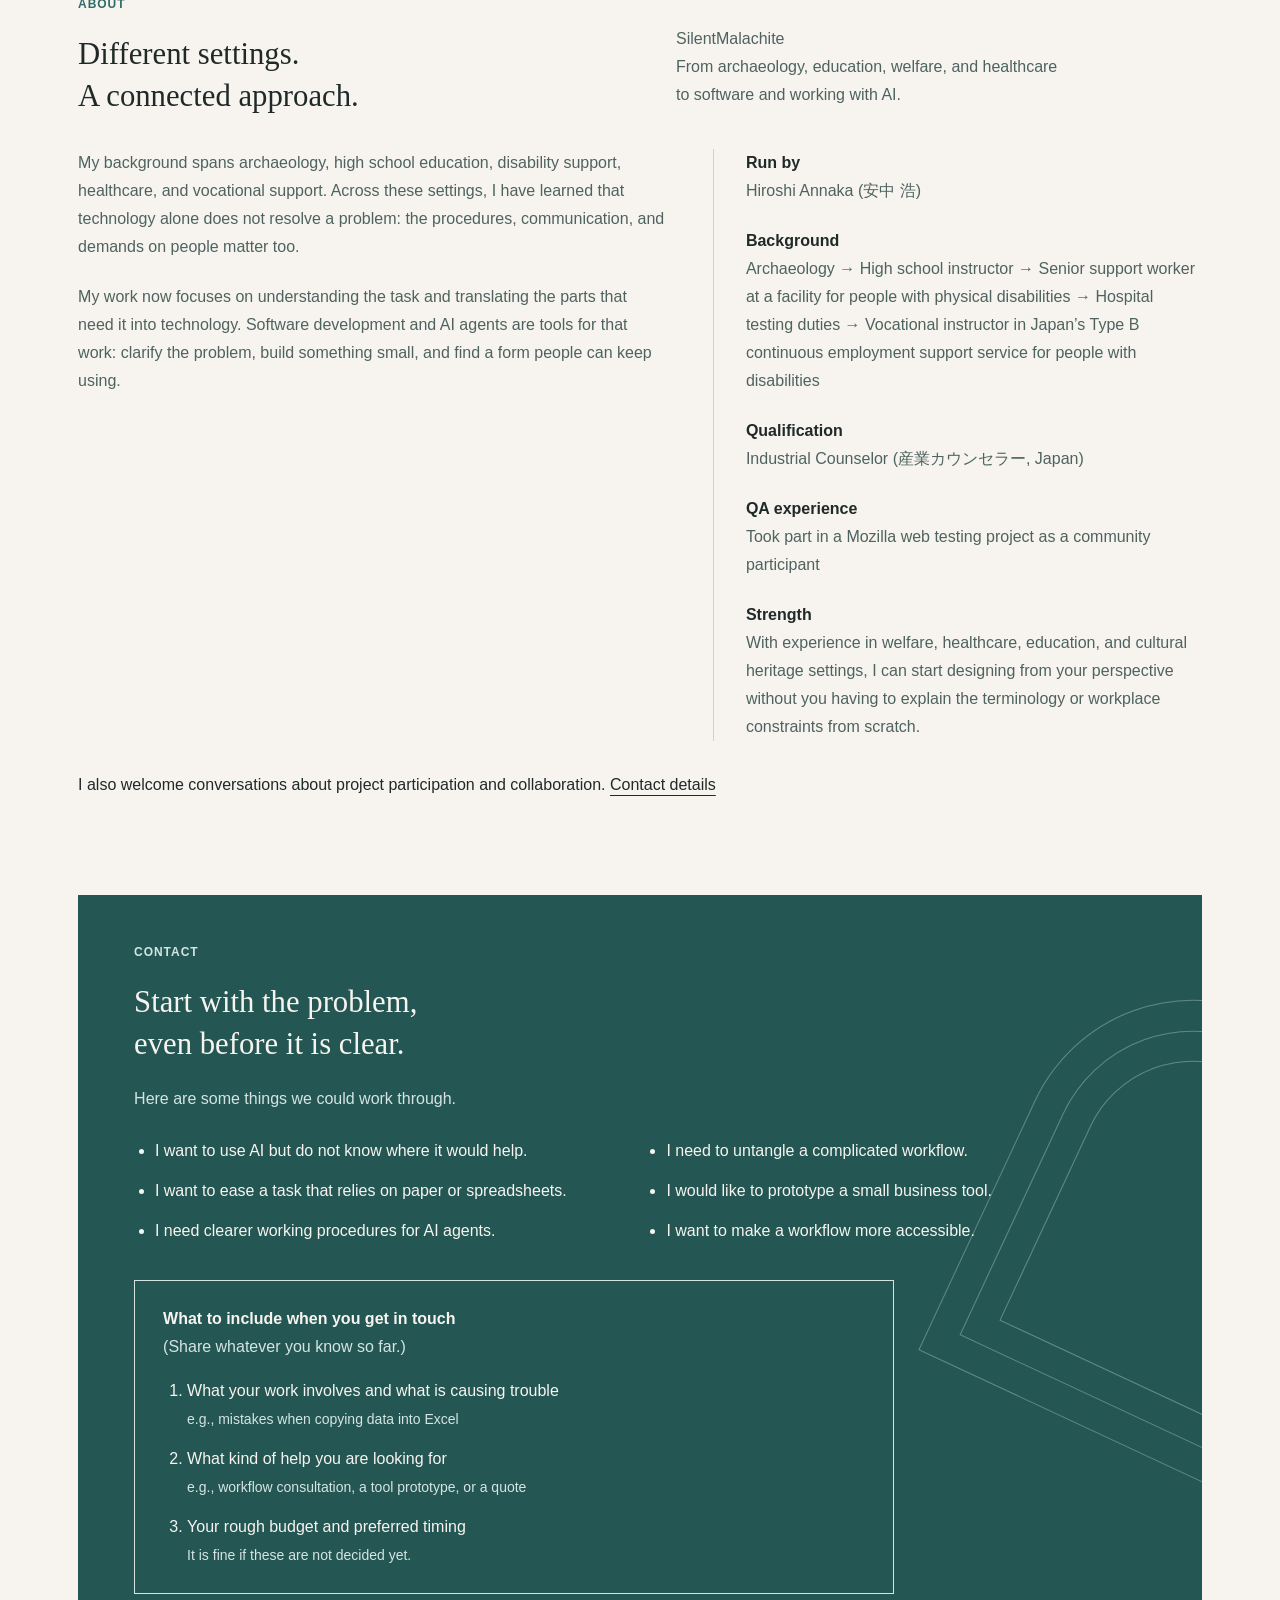
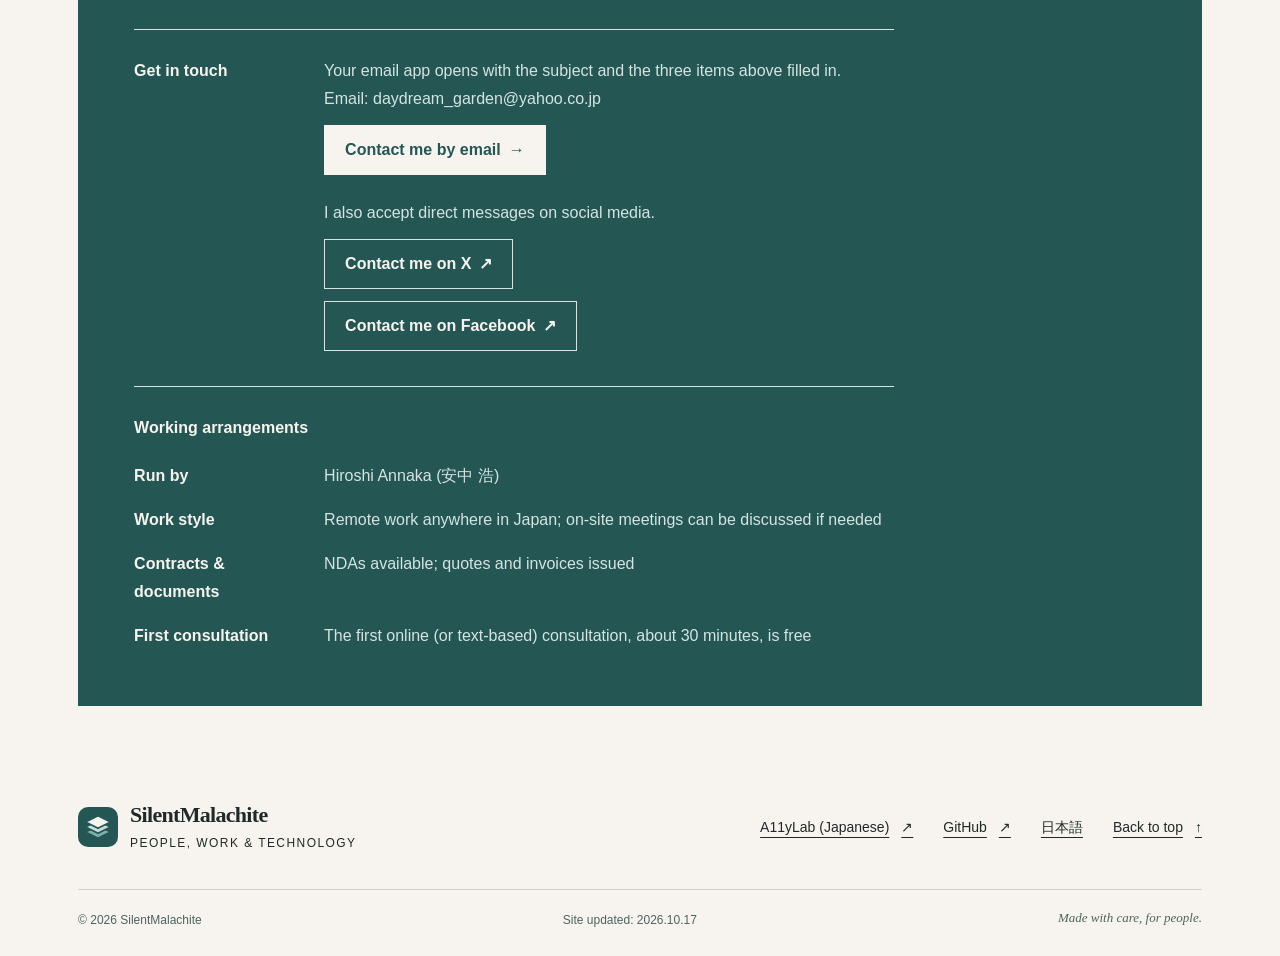
==== commit d892e30d: "feat: Note the author's own use of Hitoiki in both languages Add to the Hitoiki result that the auth" ====
--- a/site/en/index.html
+++ b/site/en/index.html
@@ -21,7 +21,7 @@
   <meta property="og:image:alt" content="Make complex work manageable for people and AI. SilentMalachite and connected teal pathways.">
   <meta name="twitter:card" content="summary_large_image">
   <link rel="icon" type="image/svg+xml" href="../assets/favicon.svg">
-  <link rel="stylesheet" href="../assets/styles.css?v=20261017-contact">
+  <link rel="stylesheet" href="../assets/styles.css?v=20261017-midcta">
 </head>
 <body>
   <a class="skip-link" href="#main">Skip to main content</a>
@@ -213,7 +213,7 @@
               <div><dt>Problem</dt><dd>When absorbed in a task, it is easy to miss a break. A cue is needed to notice the time and pause the work.</dd></div>
               <div><dt>Approach</dt><dd>Let a schedule and a screen prompt carry the task of remembering a break. At set intervals or clock times, a break view appears on every display to create a pause in the work.</dd></div>
               <div><dt>Design</dt><dd>After a few flashes, a dark overlay and countdown cover every display. Schedules falling in the same minute are merged, and holding Esc for three seconds ends a break early. Settings stay on the device; the app makes no network requests.</dd></div>
-              <div><dt>Result &amp; status</dt><dd>Downloads are available for macOS (Apple silicon) and Windows. First launch requires OS confirmation. It is designed to stay safe by never blocking urgent actions, and its settings are kept simple in an external file.</dd></div>
+              <div><dt>Result &amp; status</dt><dd>Downloads are available for macOS (Apple silicon) and Windows. First launch requires OS confirmation. It is designed to stay safe by never blocking urgent actions, and its settings are kept simple in an external file. I use it in my own daily work and have found it effective as a cue to take breaks.</dd></div>
               <div><dt>Tech</dt><dd>TypeScript / Electron</dd></div>
             </dl>
             <a class="project-link" href="https://github.com/SilentMalachite/hitoiki/releases">Get Hitoiki <span aria-hidden="true">↗</span></a>
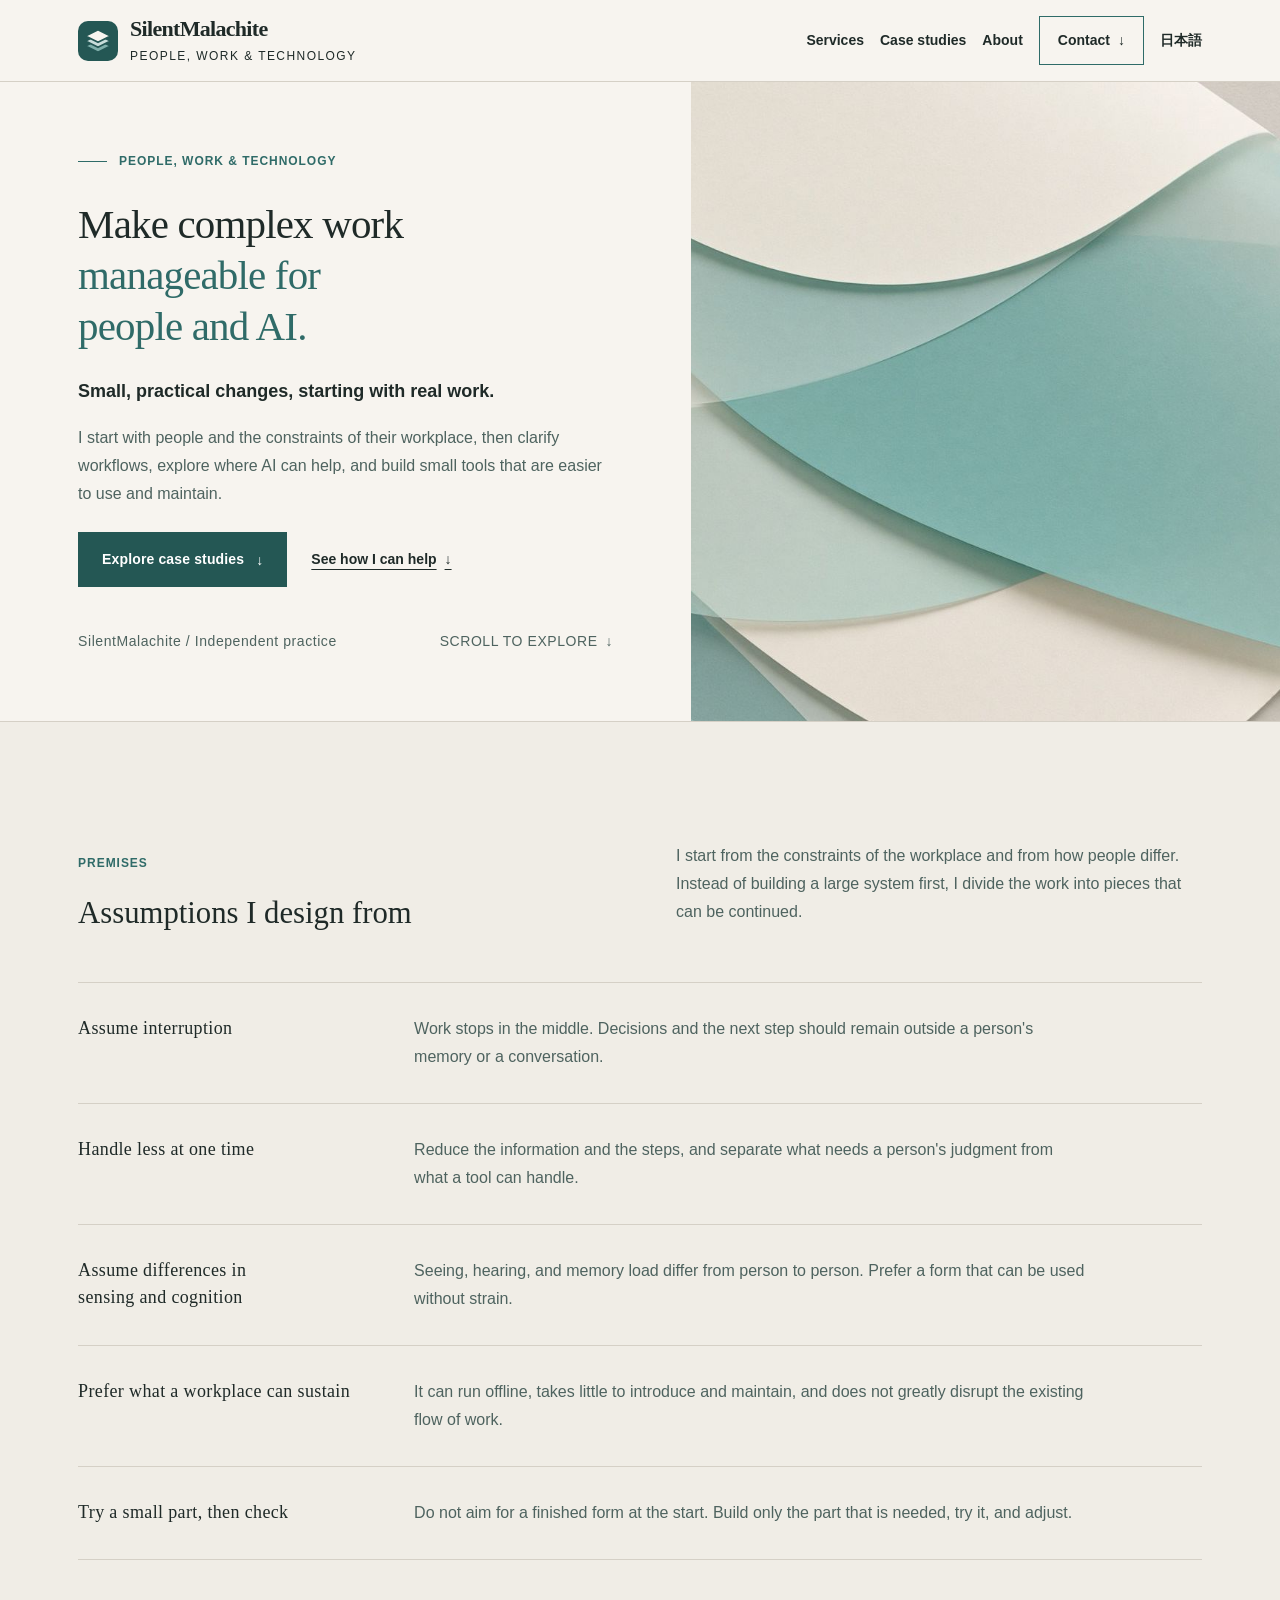
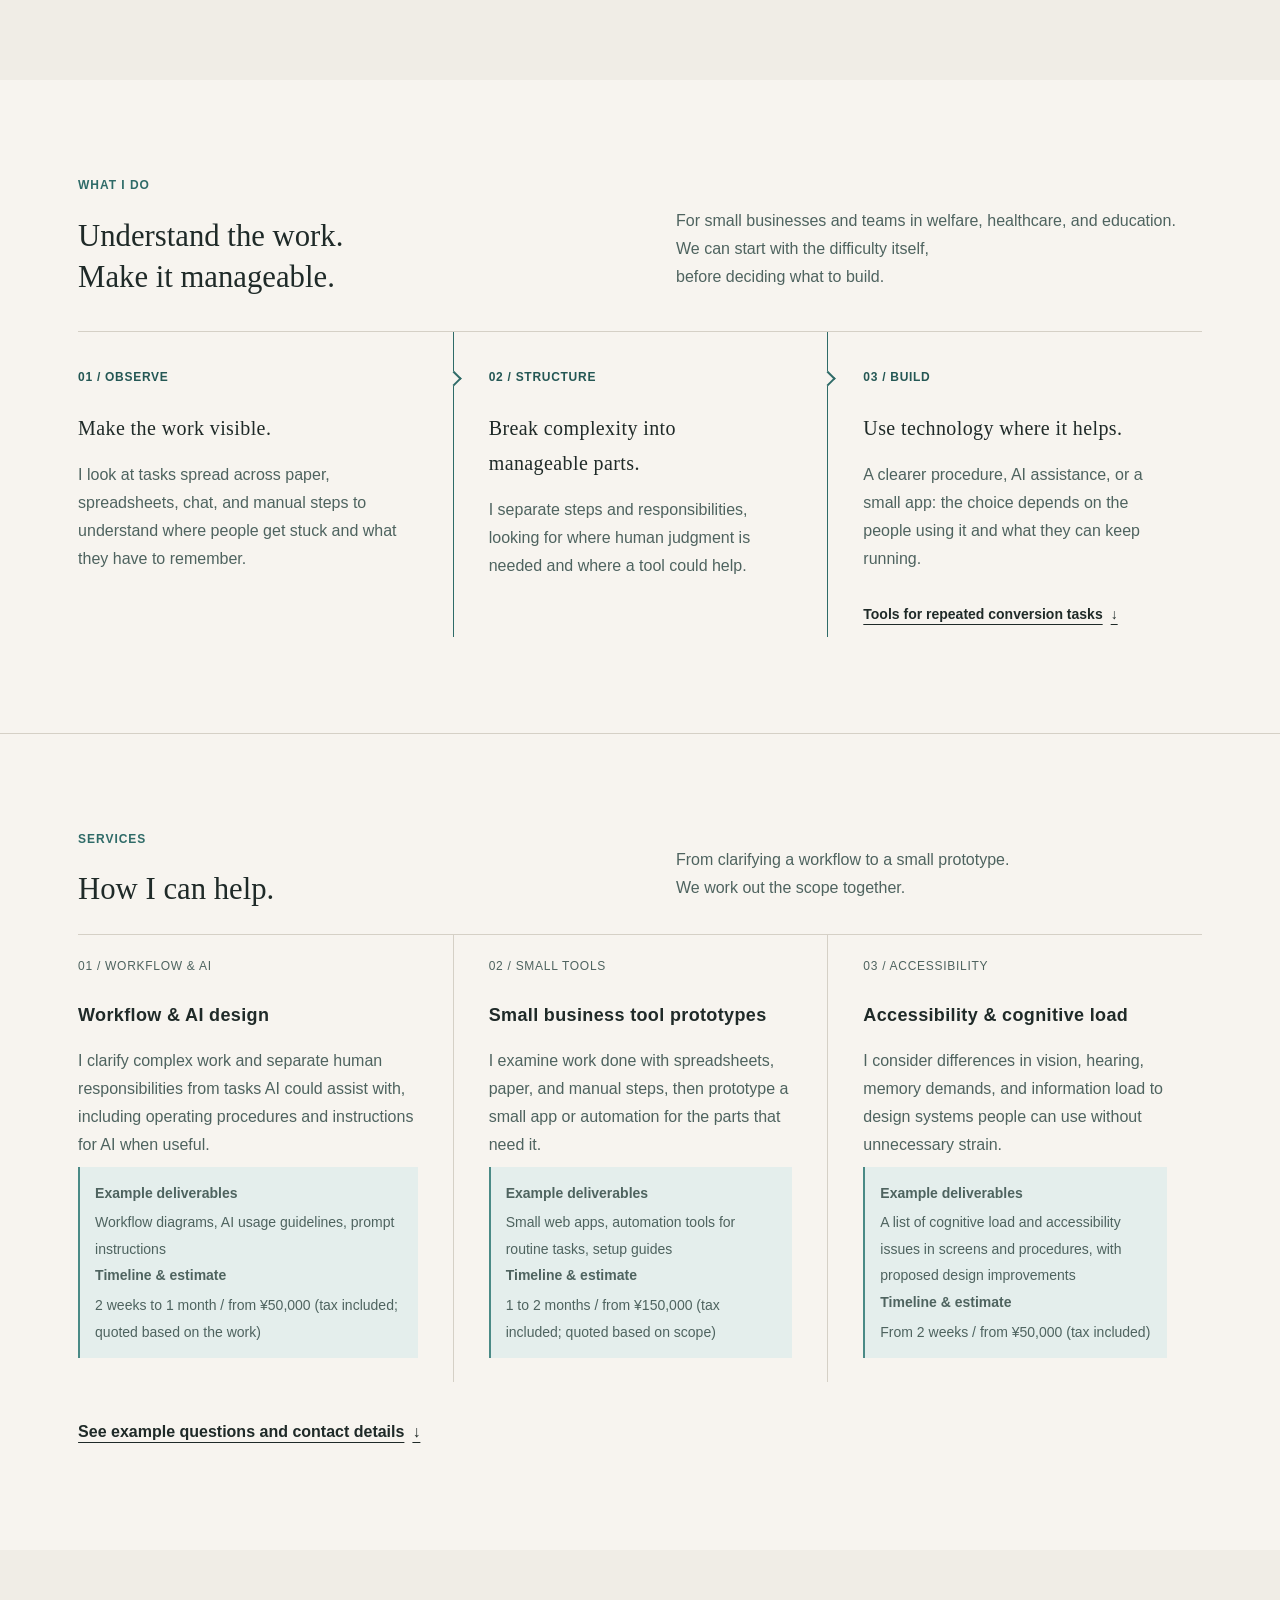
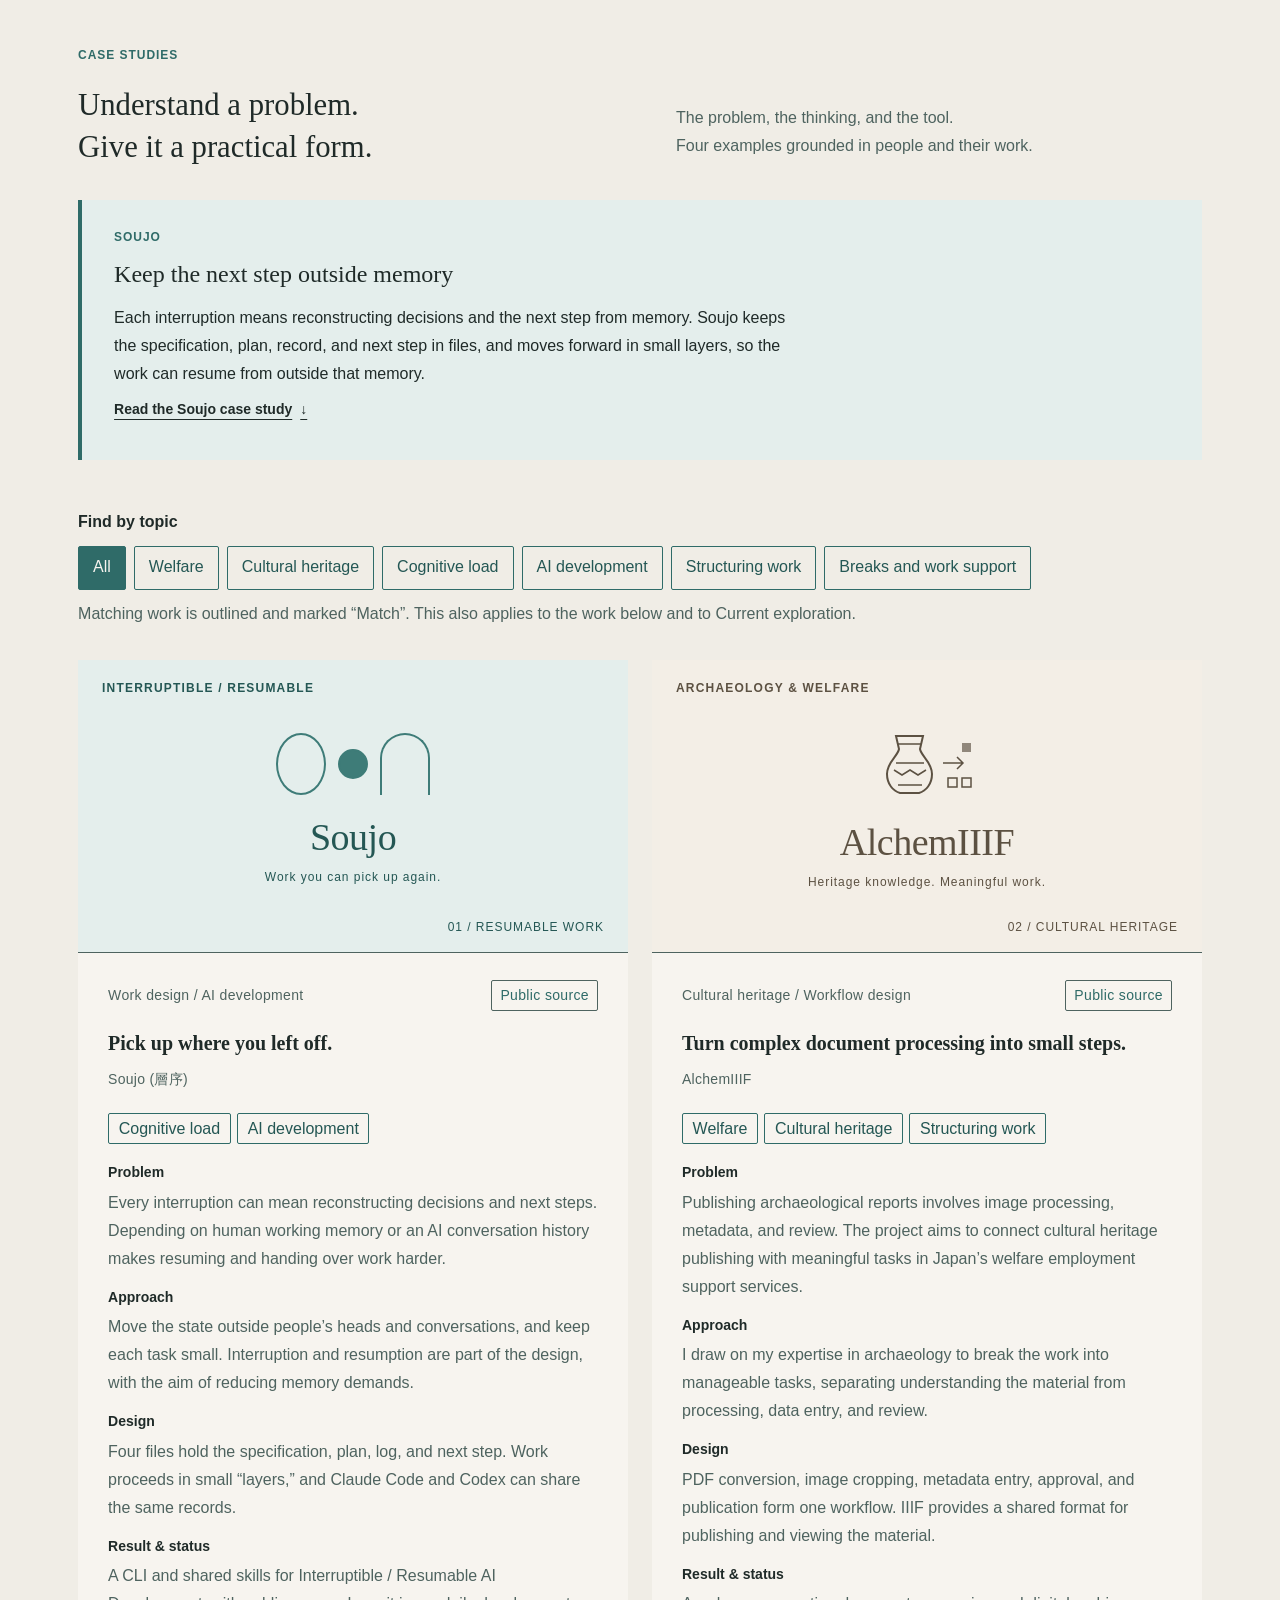
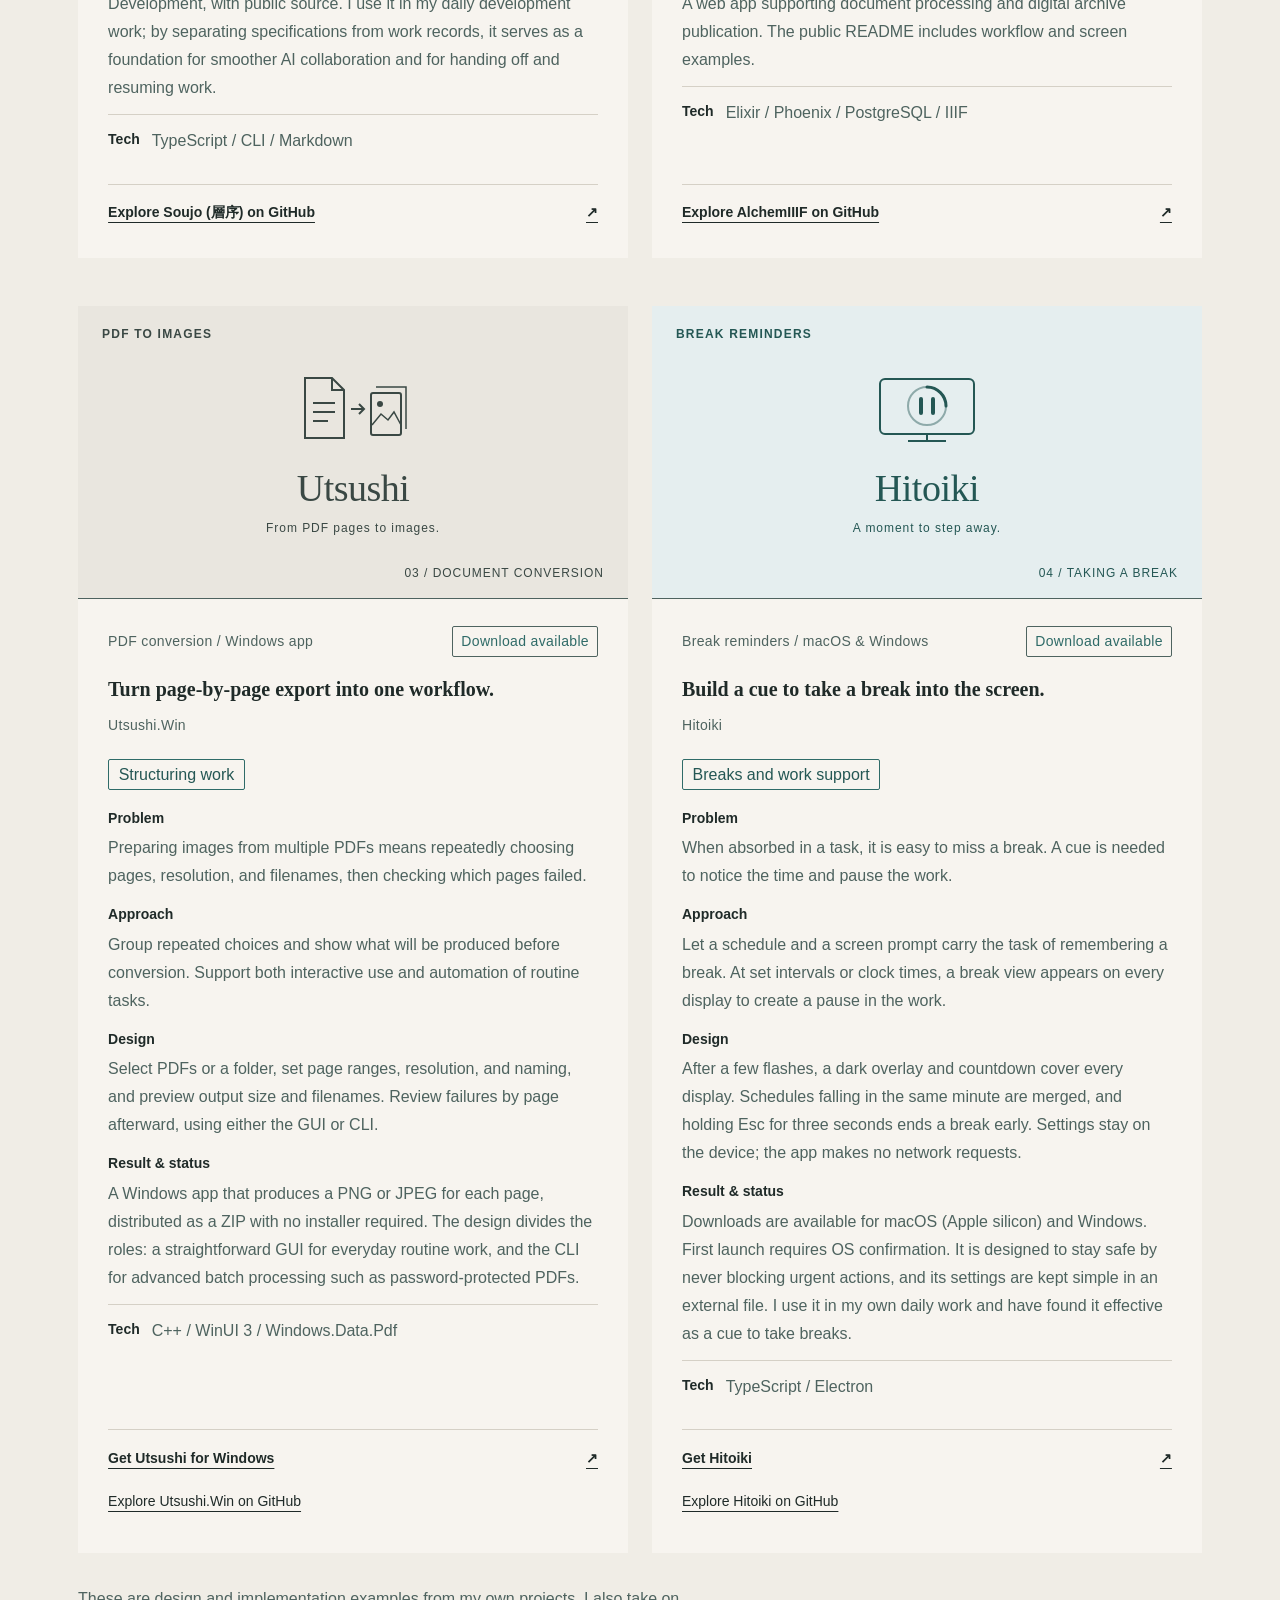
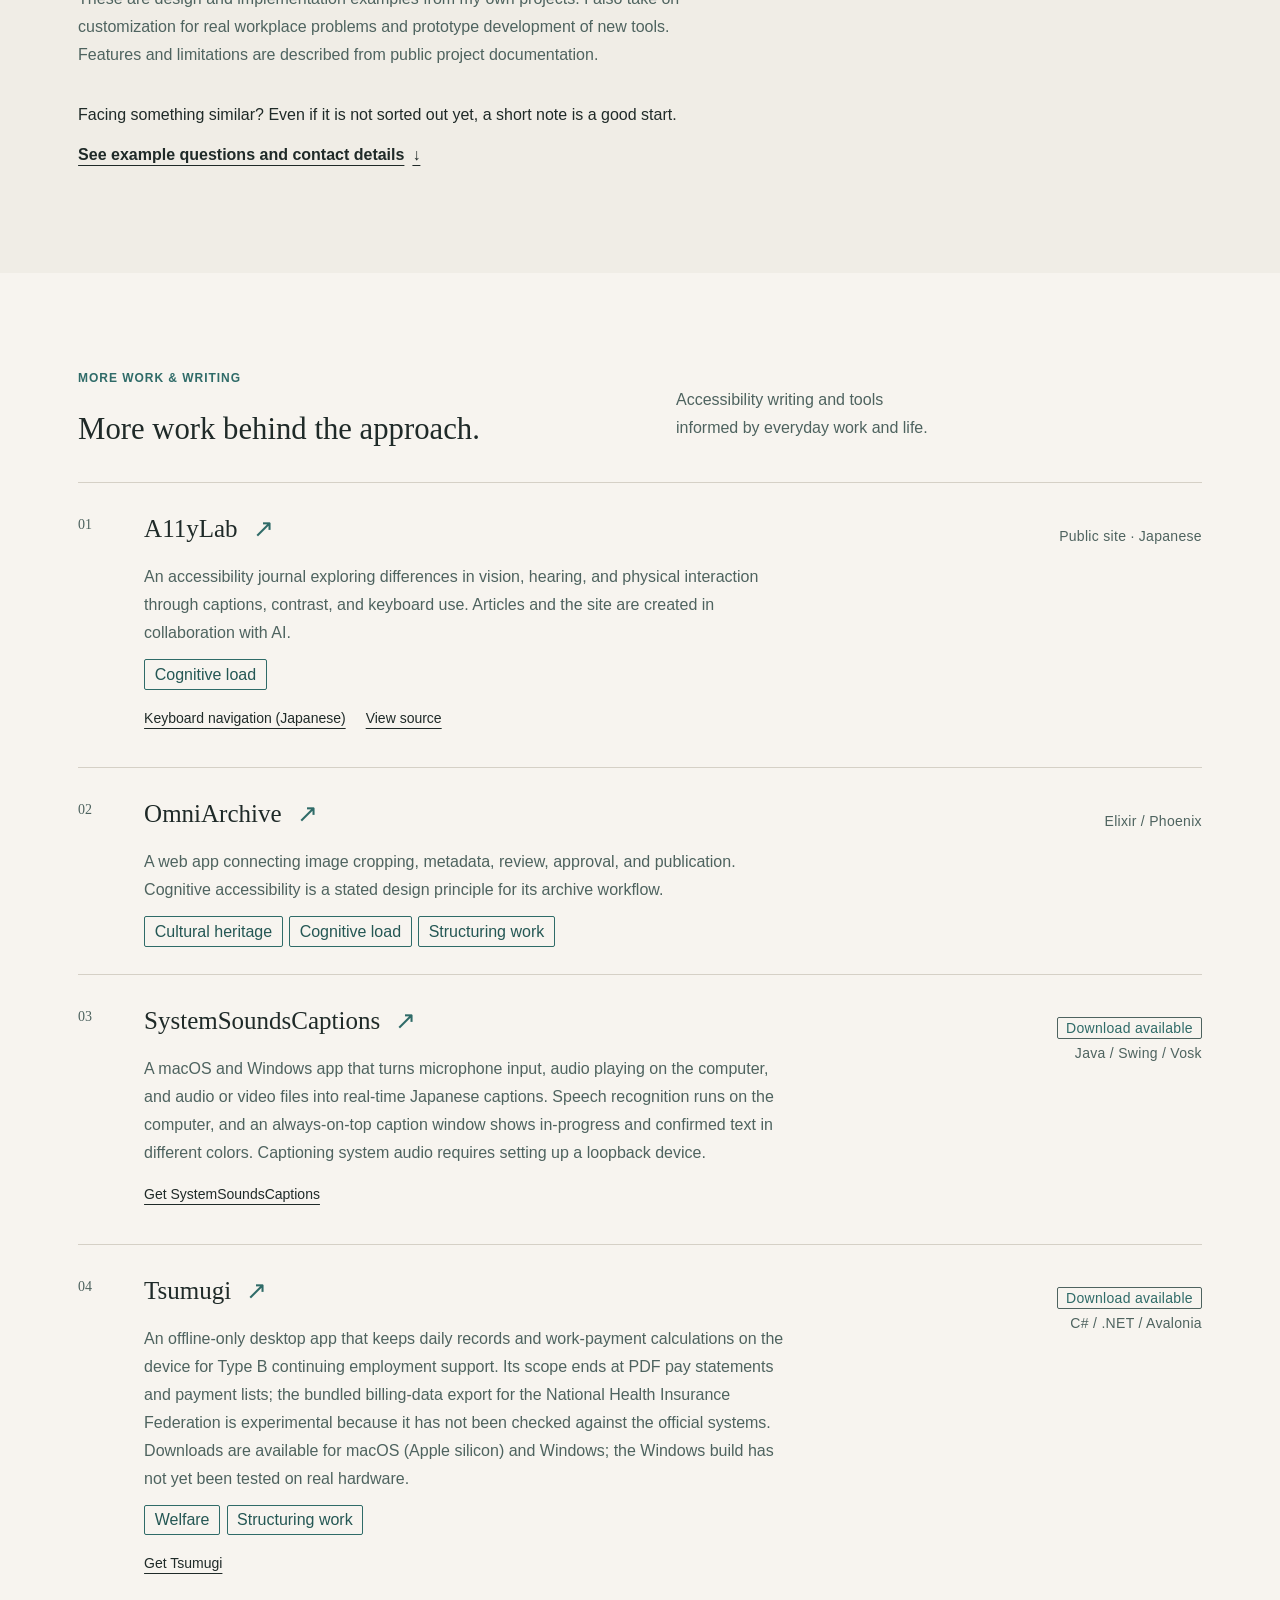
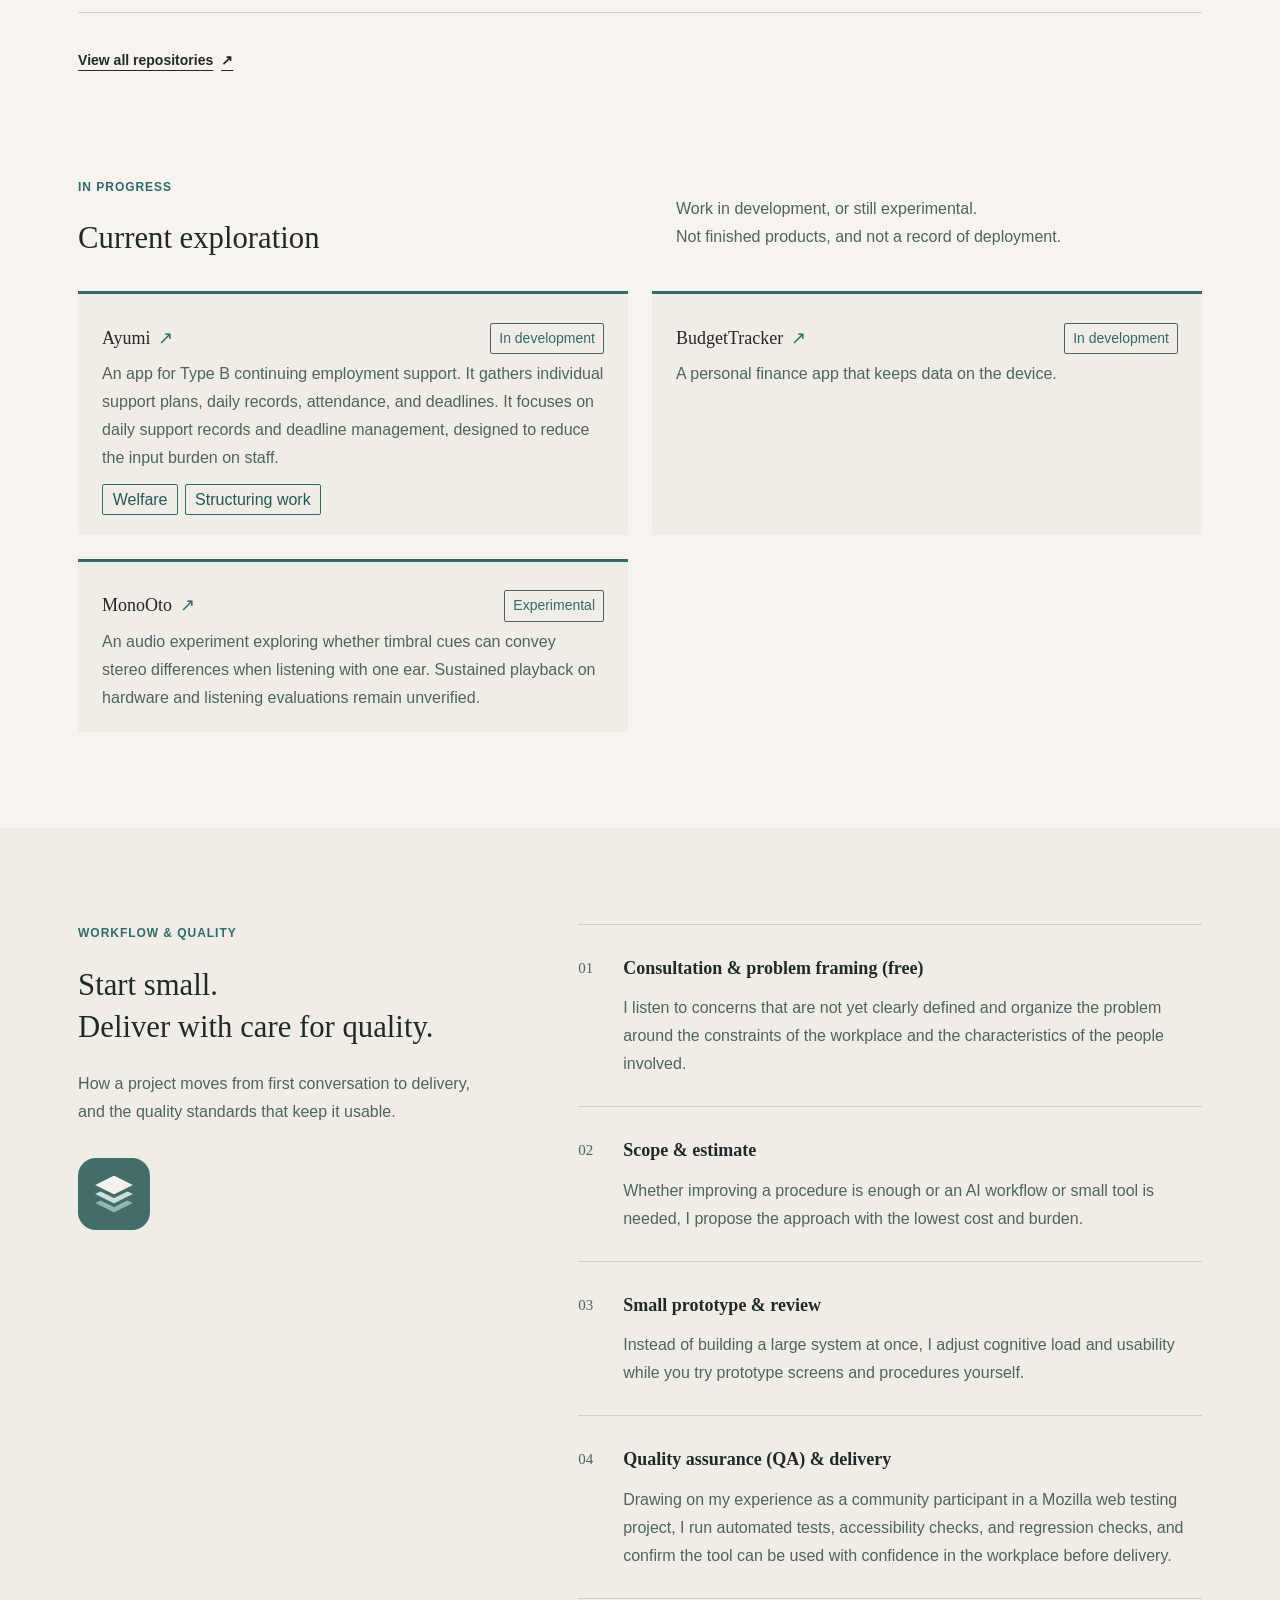
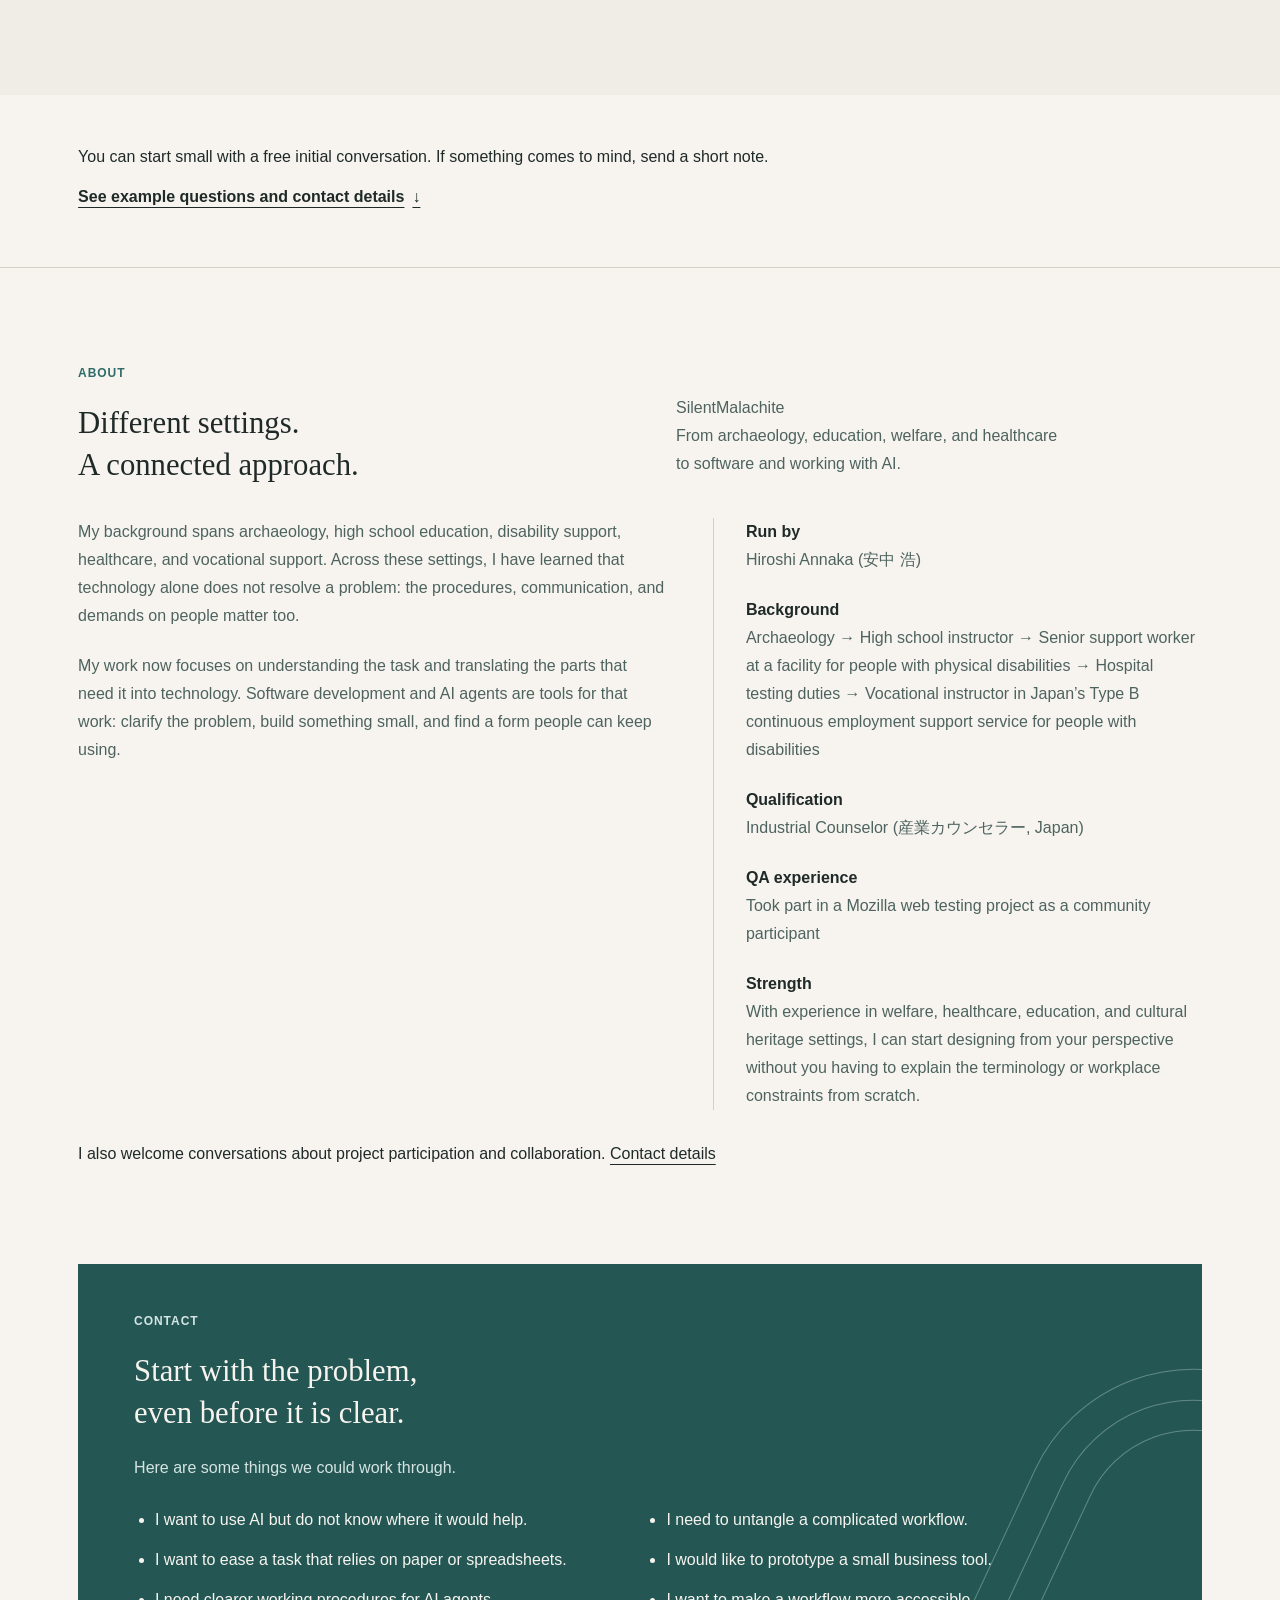
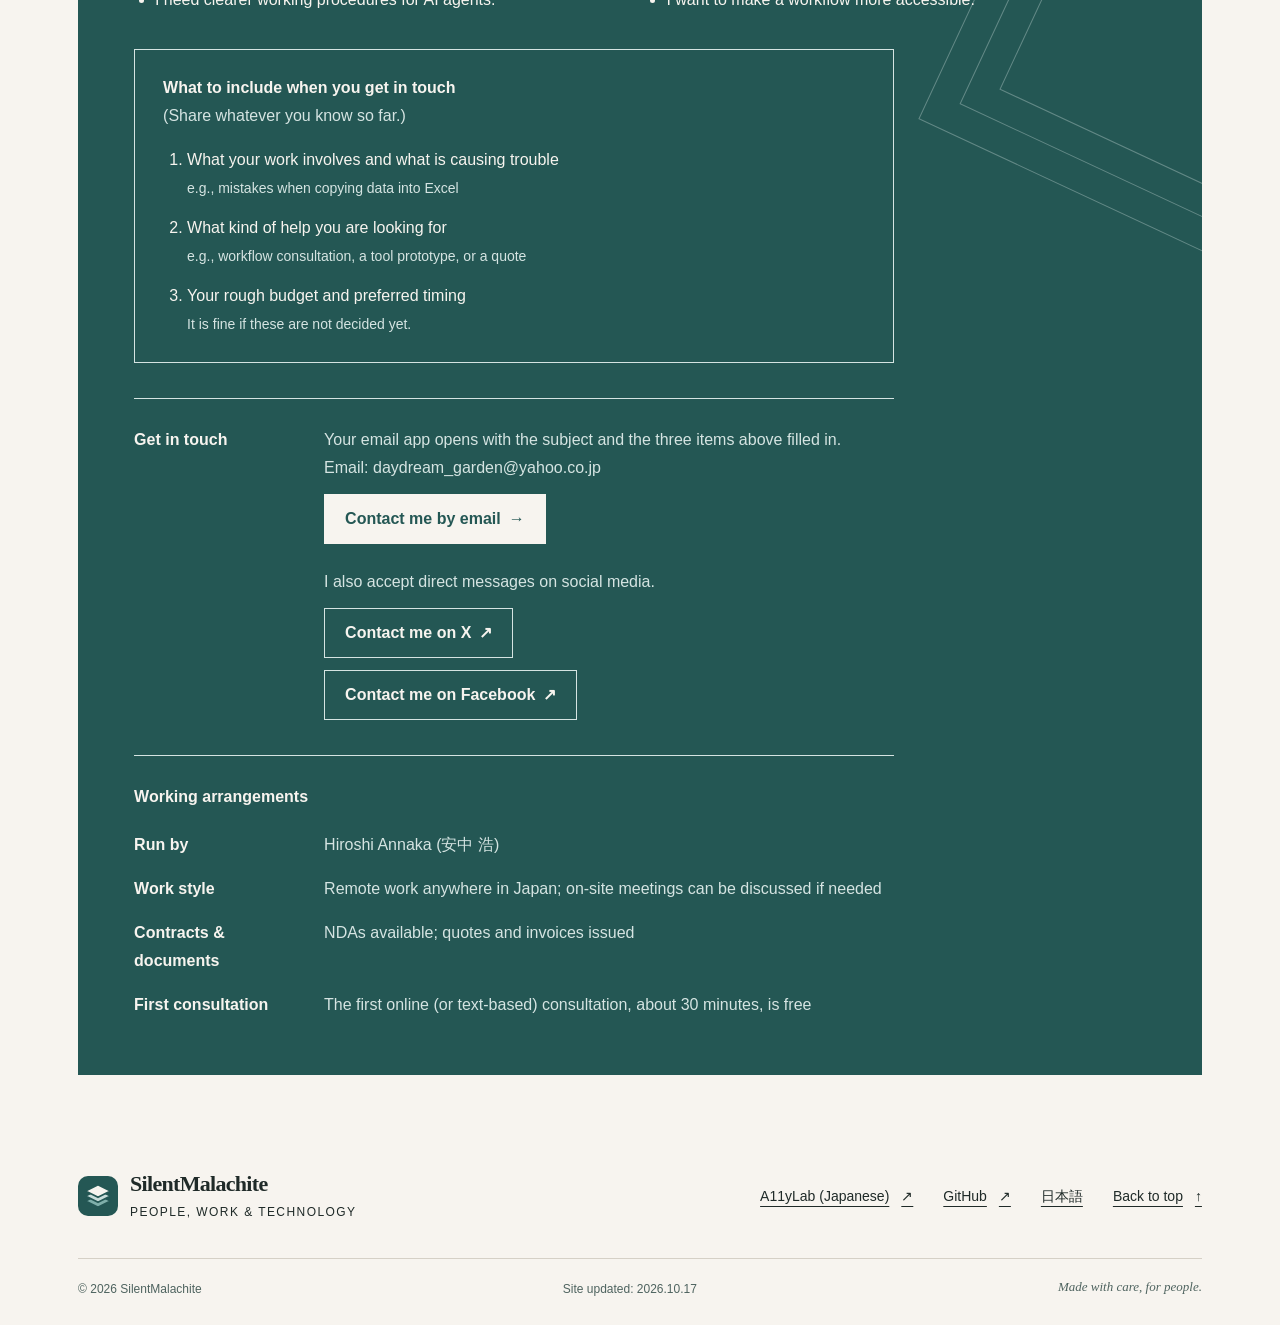
==== commit d866e7d5: "feat: Move Tsumugi v1.0.0 to the supplementary works Tsumugi now treats records and work-payment cal" ====
--- a/site/en/index.html
+++ b/site/en/index.html
@@ -235,6 +235,7 @@
         <article id="project-a11ylab" data-tags="cognitive"><span class="engineering-number">01</span><div><h3><a href="https://silentmalachite.github.io/A11yLab/">A11yLab <span aria-hidden="true">↗</span></a></h3><p>An accessibility journal exploring differences in vision, hearing, and physical interaction through captions, contrast, and keyboard use. Articles and the site are created in collaboration with AI.</p><ul class="tag-list" aria-label="Topics"><li>Cognitive load</li></ul><div class="project-sub-links"><a href="https://silentmalachite.github.io/A11yLab/physical/2026-01-02-keyboard-nav/" hreflang="ja">Keyboard navigation (Japanese)</a><a href="https://github.com/SilentMalachite/A11yLab">View source</a></div></div><span class="tech-label">Public site · Japanese</span></article>
         <article id="project-omniarchive" data-tags="heritage cognitive workflow"><span class="engineering-number">02</span><div><h3><a href="https://github.com/SilentMalachite/OmniArchive">OmniArchive <span aria-hidden="true">↗</span></a></h3><p>A web app connecting image cropping, metadata, review, approval, and publication. Cognitive accessibility is a stated design principle for its archive workflow.</p><ul class="tag-list" aria-label="Topics"><li>Cultural heritage</li><li>Cognitive load</li><li>Structuring work</li></ul></div><span class="tech-label">Elixir / Phoenix</span></article>
         <article id="project-systemsoundscaptions"><span class="engineering-number" id="project-summarytalk">03</span><div><h3><a href="https://github.com/SilentMalachite/SystemSoundsCaptions">System<wbr>Sounds<wbr>Captions <span aria-hidden="true">↗</span></a></h3><p>A macOS and Windows app that turns microphone input, audio playing on the computer, and audio or video files into real-time Japanese captions. Speech recognition runs on the computer, and an always-on-top caption window shows in-progress and confirmed text in different colors. Captioning system audio requires setting up a loopback device.</p><div class="project-sub-links"><a href="https://github.com/SilentMalachite/SystemSoundsCaptions/releases">Get SystemSoundsCaptions</a></div></div><span class="tech-label"><span class="status">Download available</span><br>Java / Swing / Vosk</span></article>
+        <article id="project-tsumugi" data-tags="welfare workflow"><span class="engineering-number">04</span><div><h3><a href="https://github.com/SilentMalachite/Tsumugi">Tsumugi <span aria-hidden="true">↗</span></a></h3><p>An offline-only desktop app that keeps daily records and work-payment calculations on the device for Type B continuing employment support. Its scope ends at PDF pay statements and payment lists; the bundled billing-data export for the National Health Insurance Federation is experimental because it has not been checked against the official systems. Downloads are available for macOS (Apple silicon) and Windows; the Windows build has not yet been tested on real hardware.</p><ul class="tag-list" aria-label="Topics"><li>Welfare</li><li>Structuring work</li></ul><div class="project-sub-links"><a href="https://github.com/SilentMalachite/Tsumugi/releases">Get Tsumugi</a></div></div><span class="tech-label"><span class="status">Download available</span><br>C# / .NET / Avalonia</span></article>
       </div>
       <p class="filter-empty" data-filter-empty="engineering" hidden>No items match this topic.</p>
       <a class="text-link all-repos" href="https://github.com/SilentMalachite?tab=repositories">View all repositories <span aria-hidden="true">↗</span></a>
@@ -249,11 +250,6 @@
         <article data-tags="welfare workflow">
           <div class="exploring-heading"><h3><a href="https://github.com/SilentMalachite/Ayumi">Ayumi <span aria-hidden="true">↗</span></a></h3><span class="status">In development</span></div>
           <p>An app for Type B continuing employment support. It gathers individual support plans, daily records, attendance, and deadlines. It focuses on daily support records and deadline management, designed to reduce the input burden on staff.</p>
-          <ul class="tag-list" aria-label="Topics"><li>Welfare</li><li>Structuring work</li></ul>
-        </article>
-        <article id="project-tsumugi" data-tags="welfare workflow">
-          <div class="exploring-heading"><h3><a href="https://github.com/SilentMalachite/Tsumugi">Tsumugi <span aria-hidden="true">↗</span></a></h3><span class="status">In development</span></div>
-          <p>An offline app for records and work-payment calculations in Type B continuing employment support. Development starts with the core features that matter most on site: daily records and accurate work-payment calculations.</p>
           <ul class="tag-list" aria-label="Topics"><li>Welfare</li><li>Structuring work</li></ul>
         </article>
         <article>
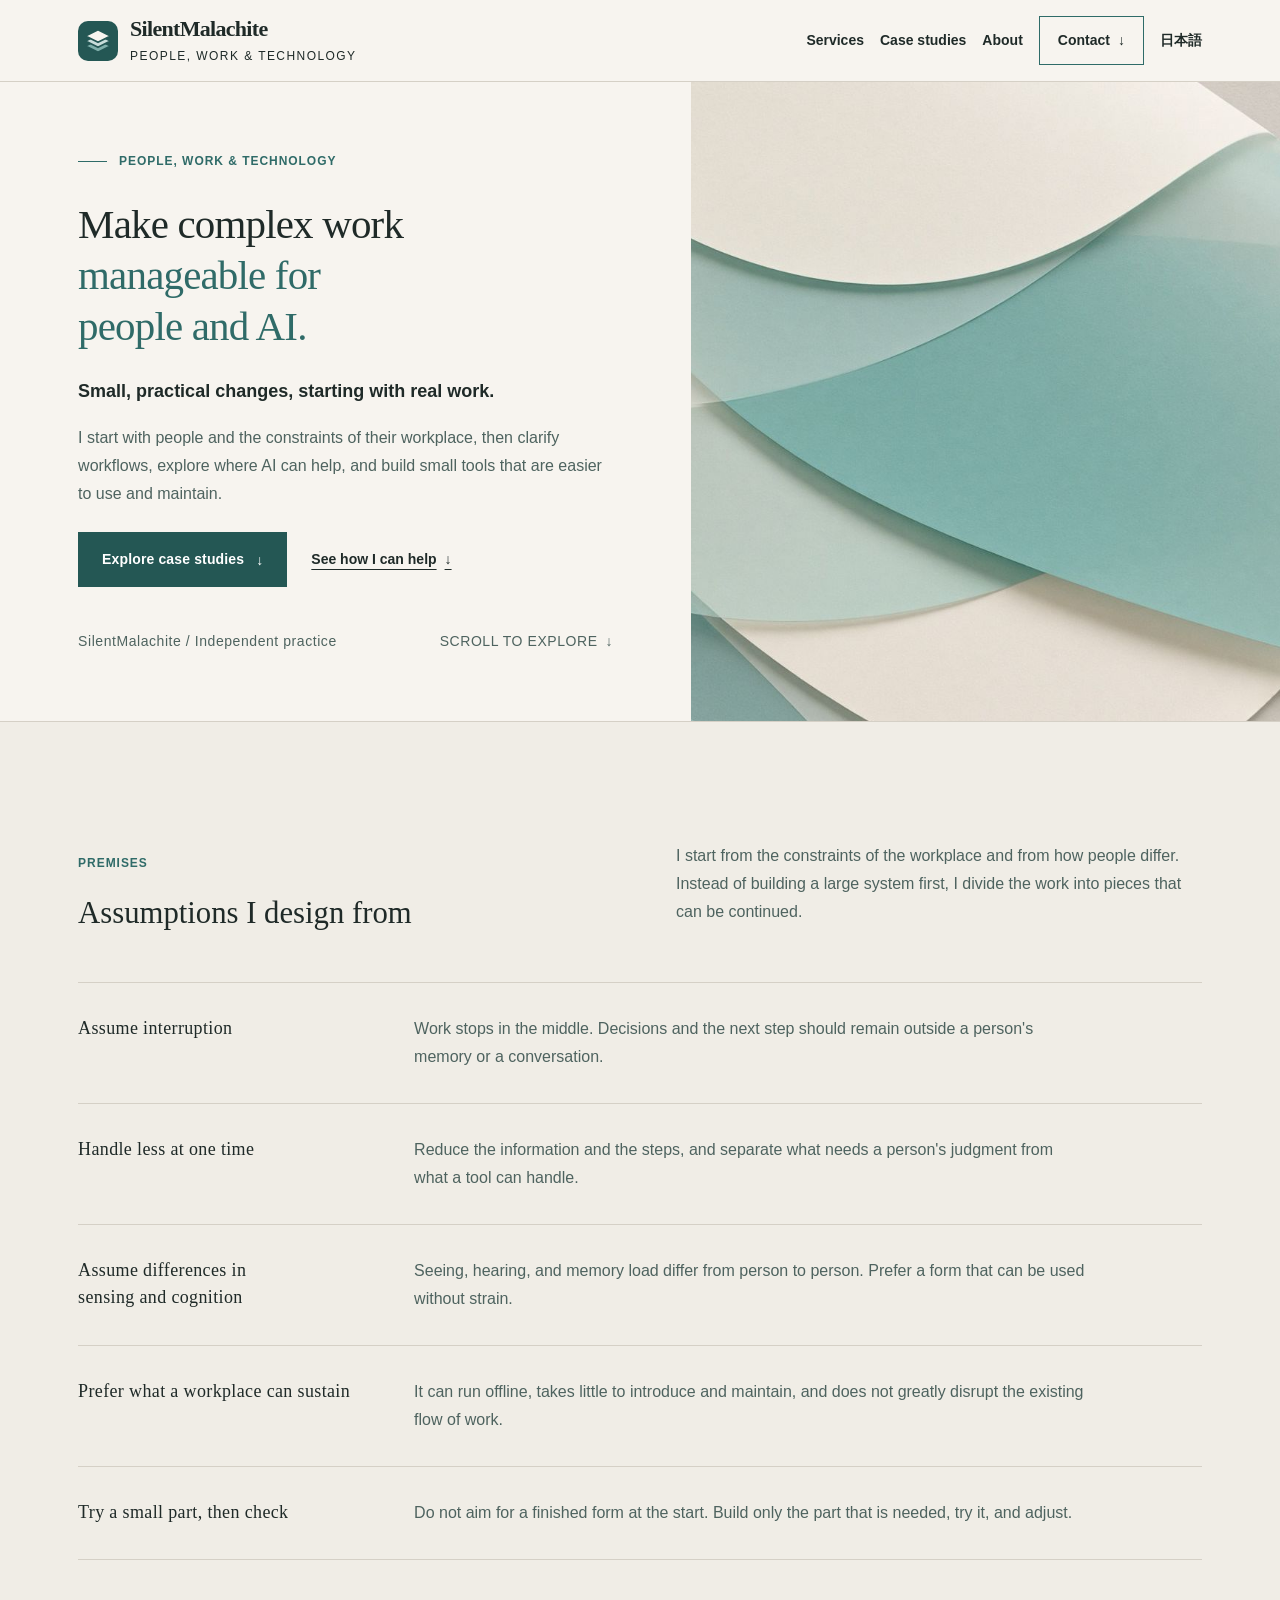
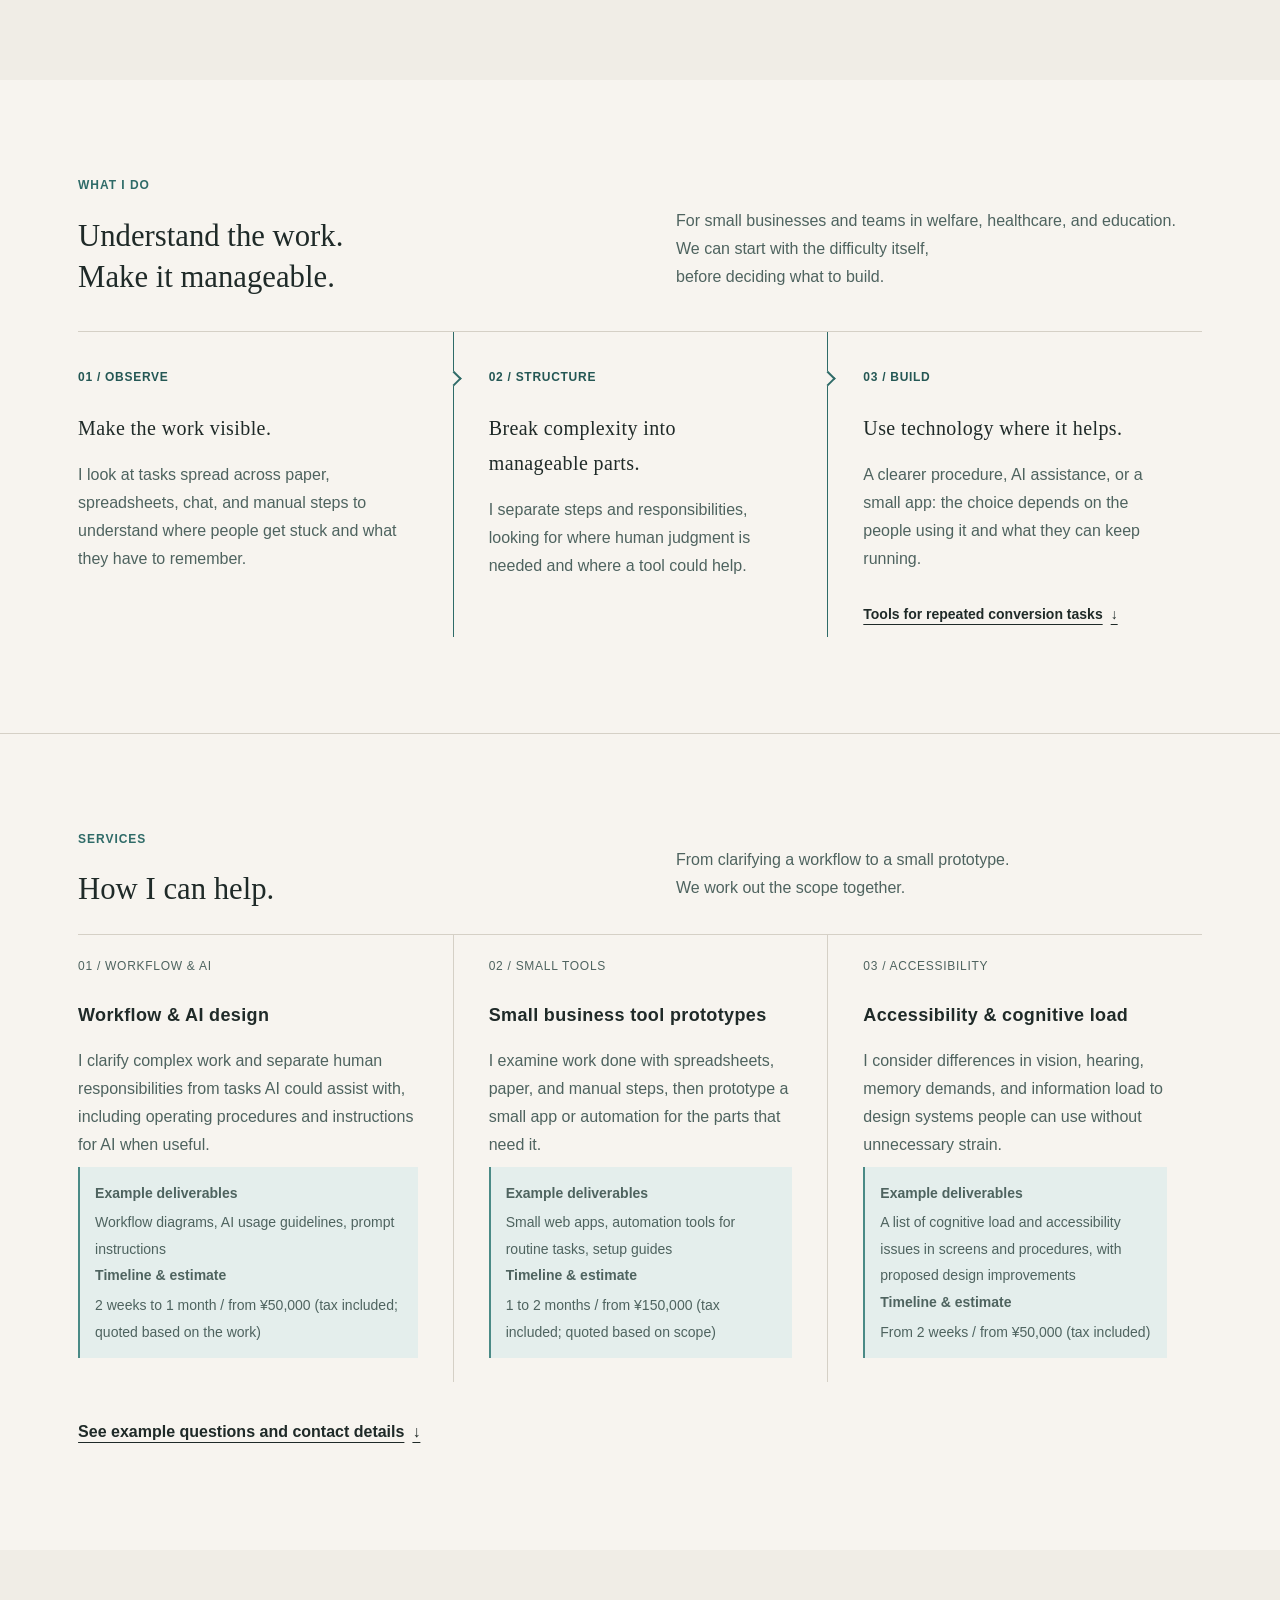
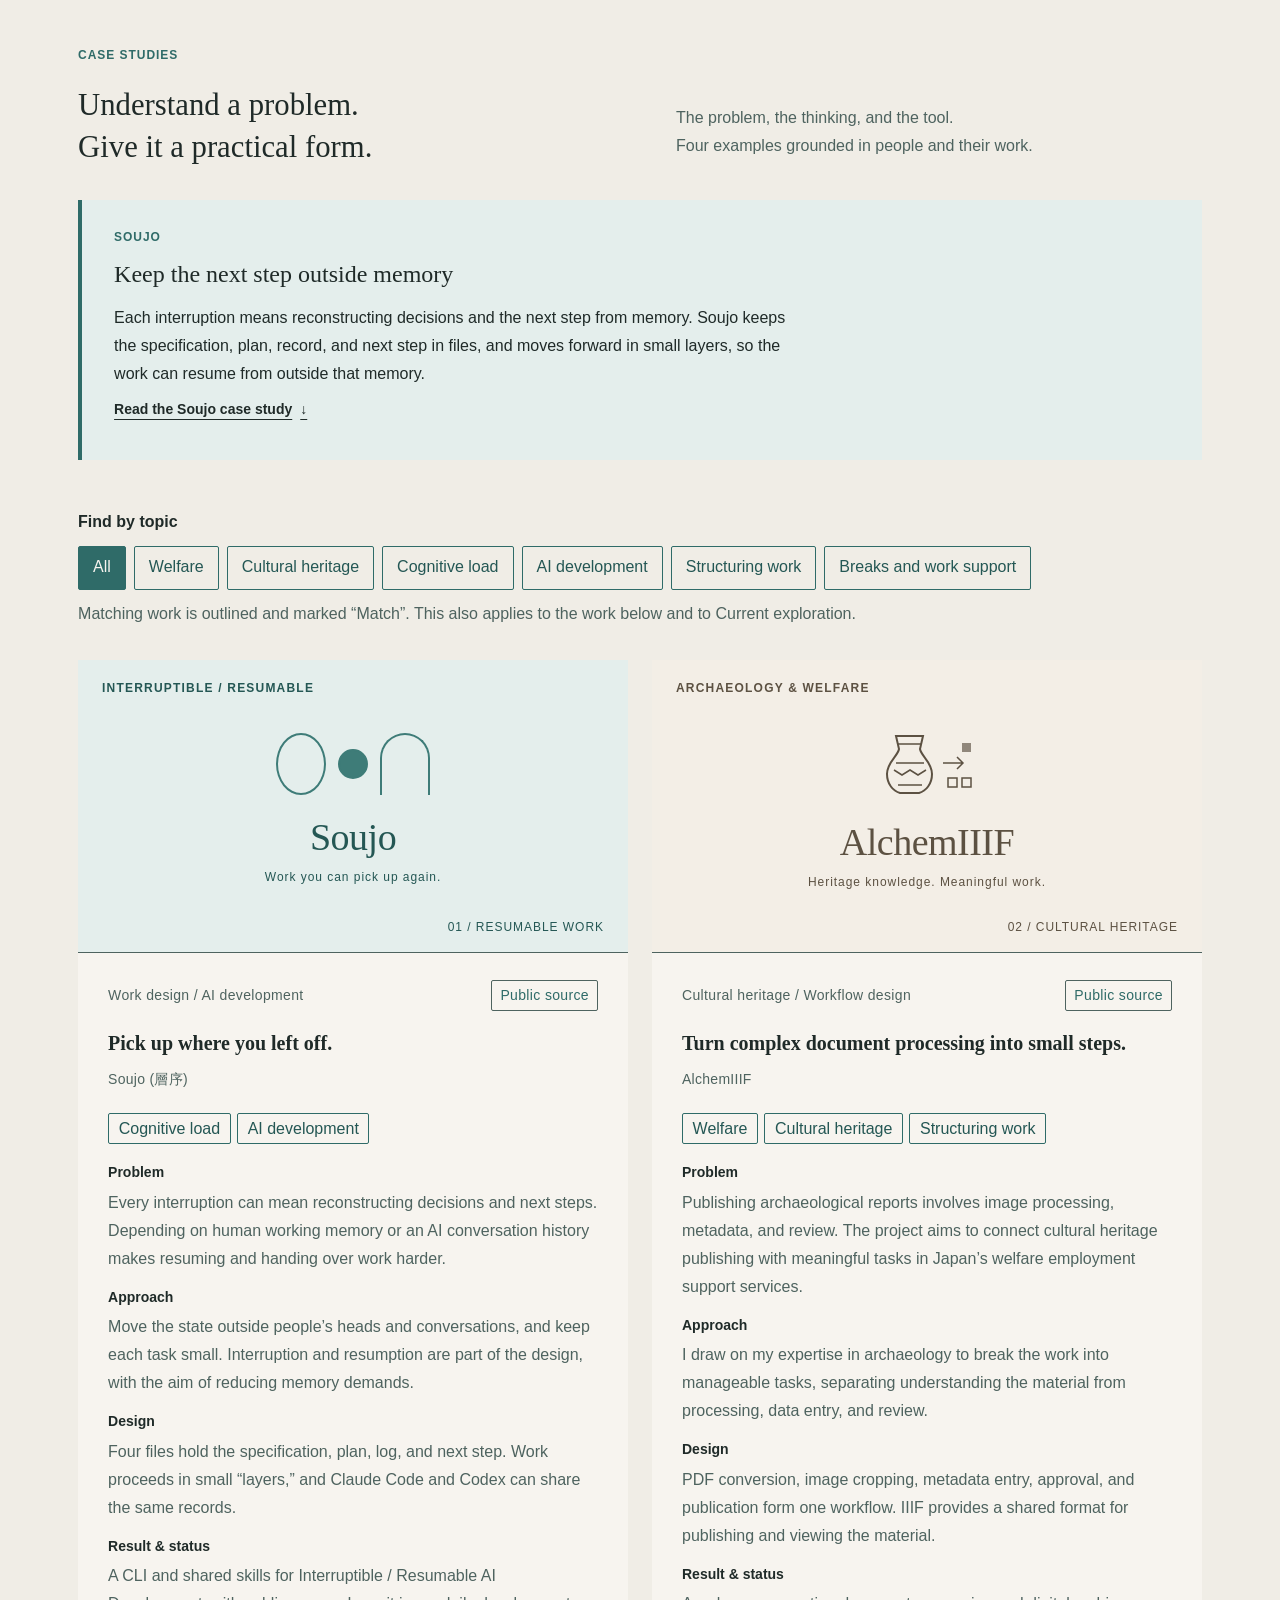
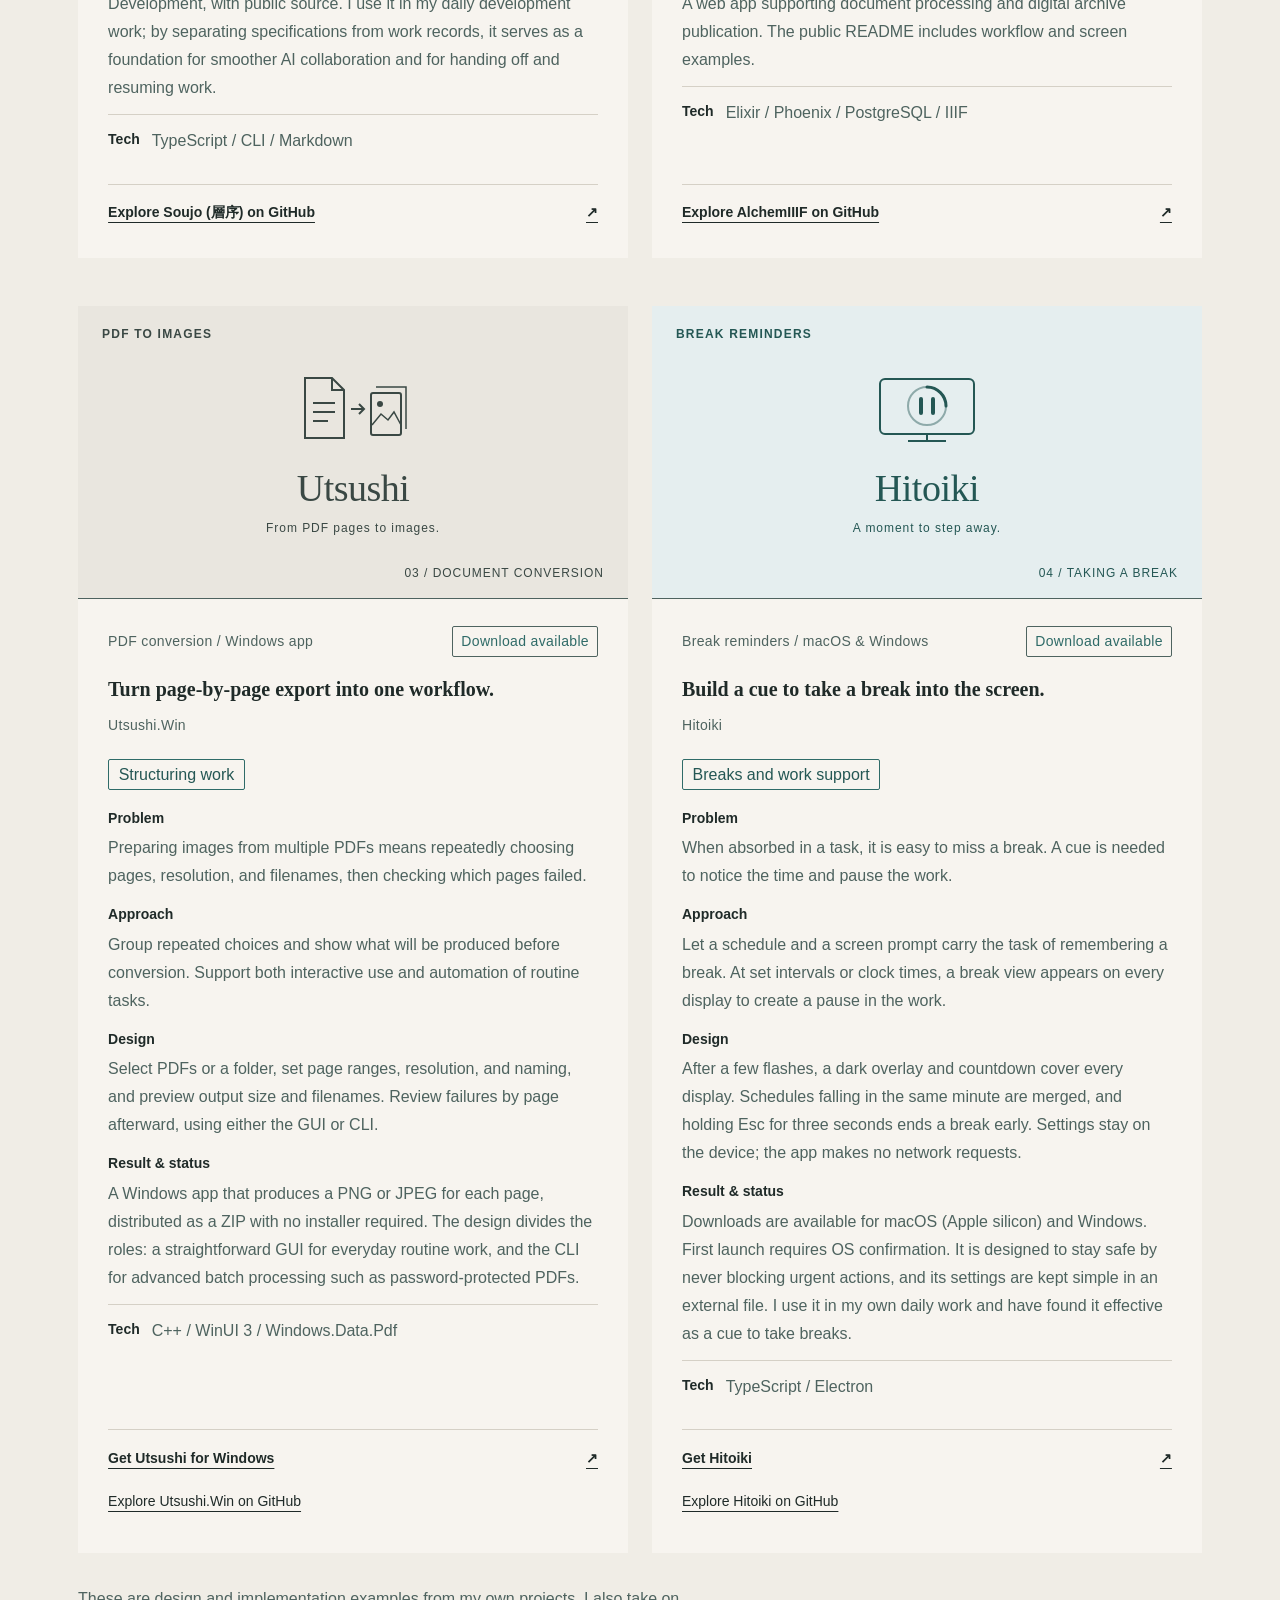
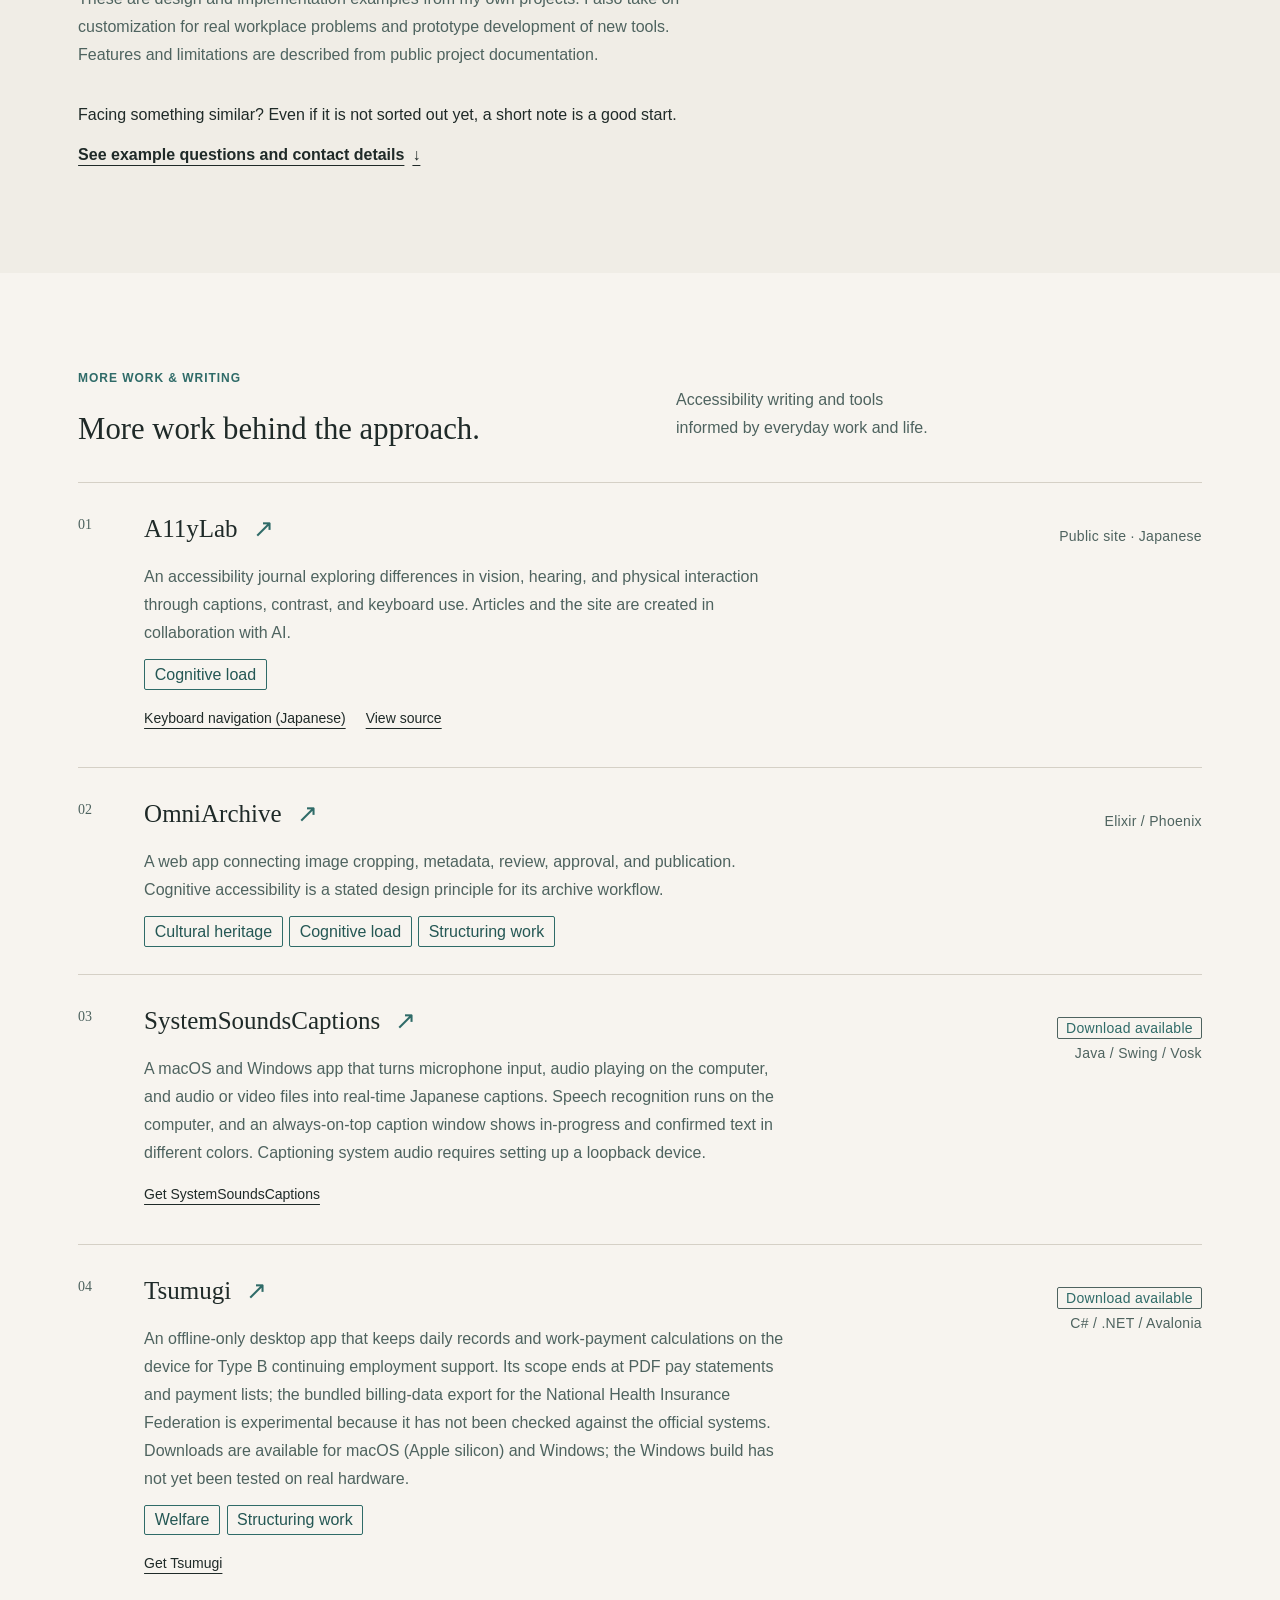
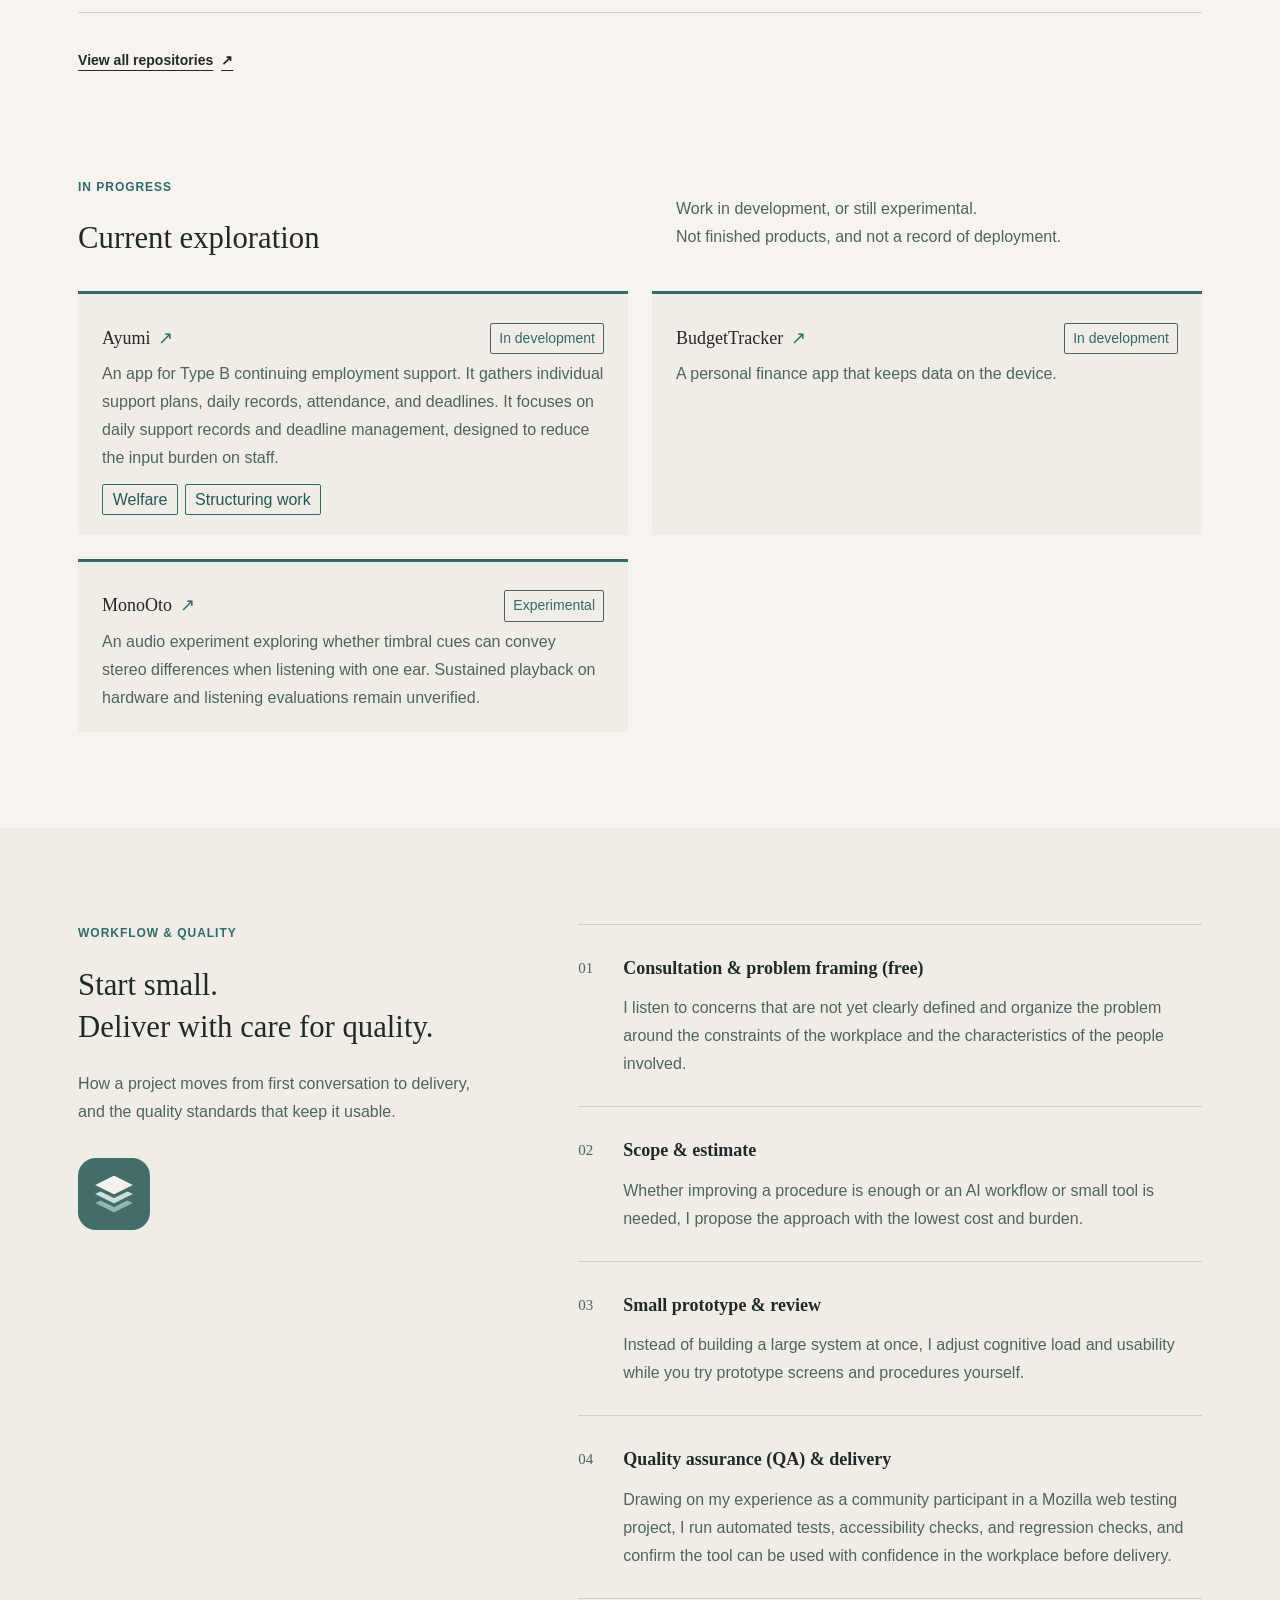
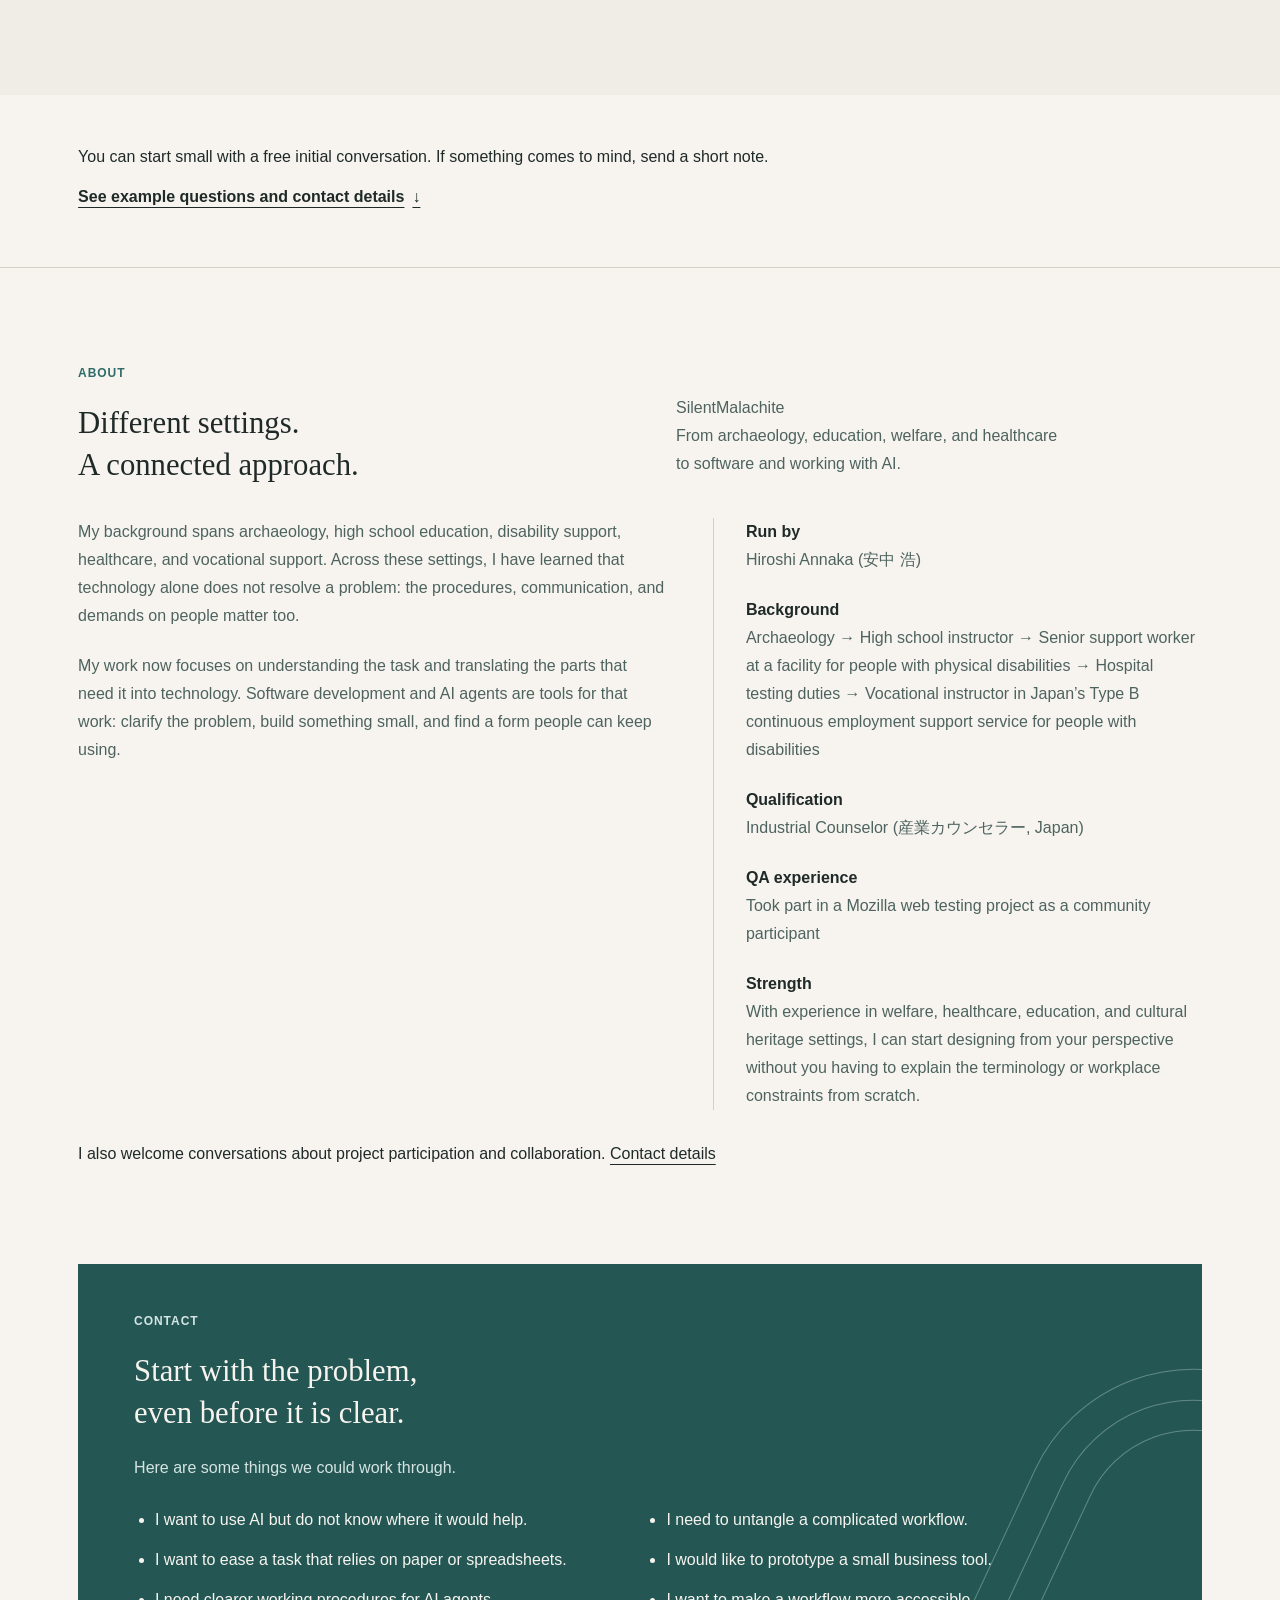
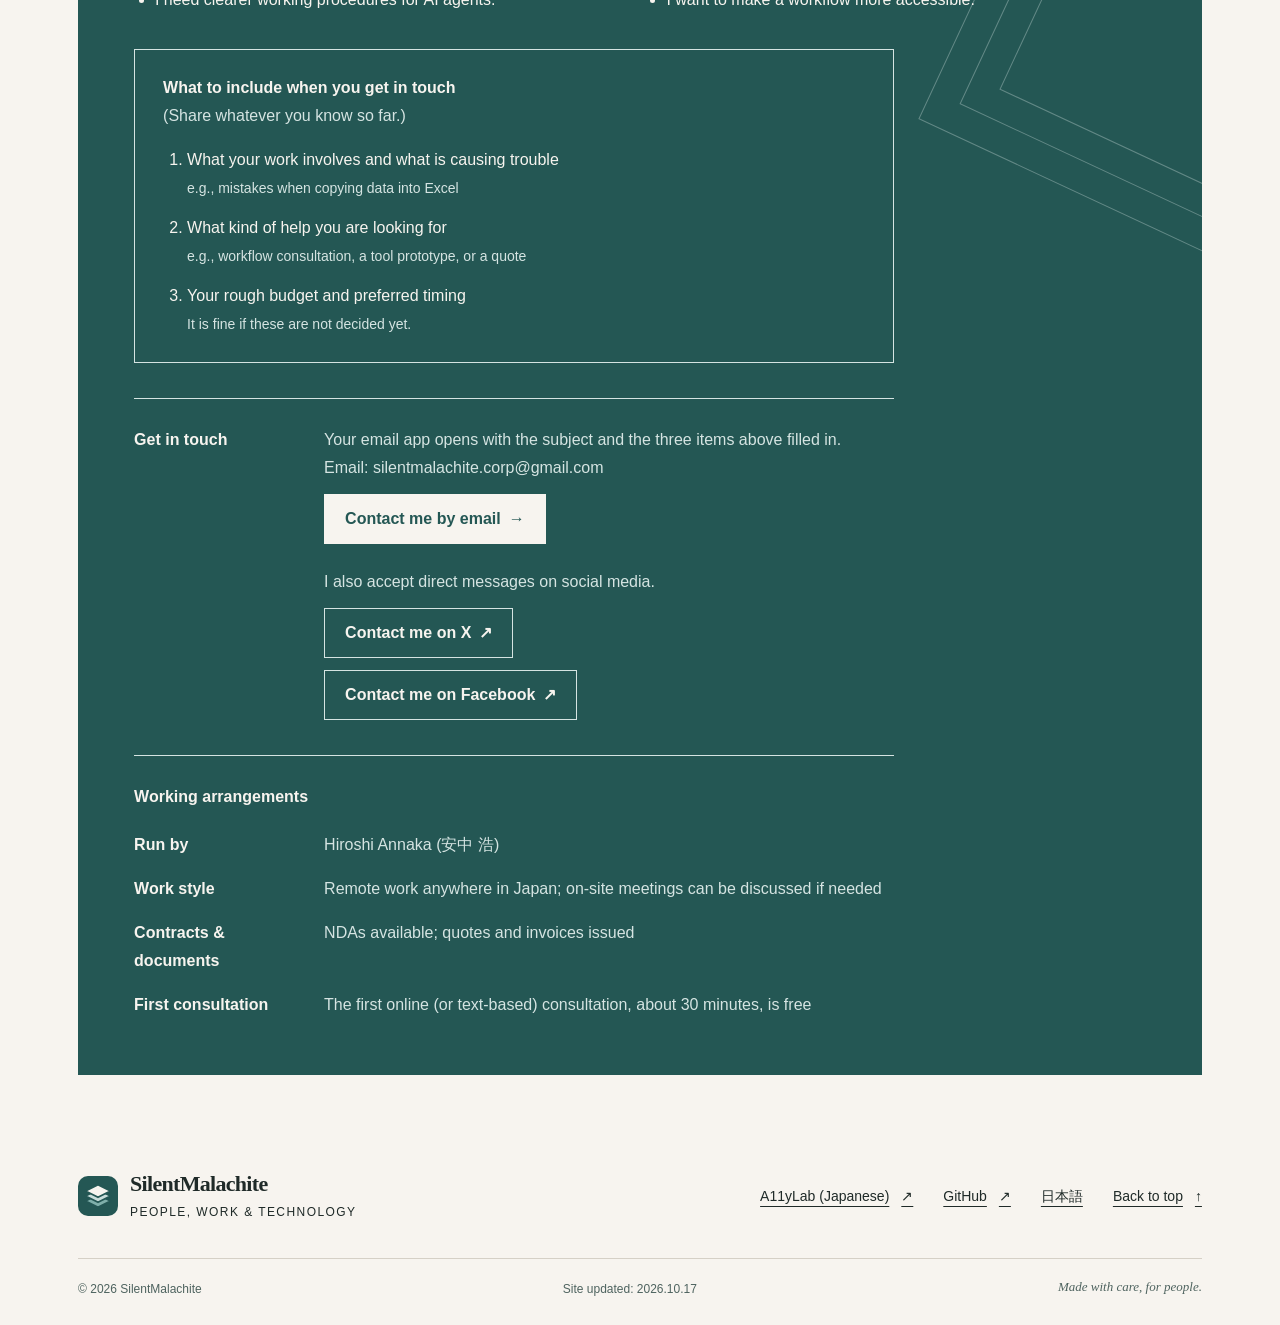
==== commit 70142a49: "feat: Change the contact email to silentmalachite.corp@gmail.com Co-Authored-By: Claude Opus 5.5 <no" ====
--- a/site/en/index.html
+++ b/site/en/index.html
@@ -308,9 +308,9 @@
         </div>
         <div class="recruiting-contact">
           <span class="contact-label">Get in touch</span>
-          <p>Your email app opens with the subject and the three items above filled in.<br>Email: daydream_garden@<wbr>yahoo.co.jp</p>
+          <p>Your email app opens with the subject and the three items above filled in.<br>Email: silentmalachite.corp@<wbr>gmail.com</p>
           <!-- TODO: Replace href with the form URL once it exists -->
-          <a class="contact-mail" href="mailto:daydream_garden@yahoo.co.jp?subject=Inquiry%20about%20workflow%20and%20development&amp;body=1.%20Current%20challenges:%0D%0A2.%20What%20you%20would%20like%20help%20with:%0D%0A3.%20Budget%20and%20timing:%0D%0A">Contact me by email <span aria-hidden="true">→</span></a>
+          <a class="contact-mail" href="mailto:silentmalachite.corp@gmail.com?subject=Inquiry%20about%20workflow%20and%20development&amp;body=1.%20Current%20challenges:%0D%0A2.%20What%20you%20would%20like%20help%20with:%0D%0A3.%20Budget%20and%20timing:%0D%0A">Contact me by email <span aria-hidden="true">→</span></a>
           <p class="contact-sns">I also accept direct messages on social media.</p>
           <a href="https://x.com/h_mosa">Contact me on X <span aria-hidden="true">↗</span></a>
           <a href="https://www.facebook.com/annaka.hiroshi">Contact me on Facebook <span aria-hidden="true">↗</span></a>
